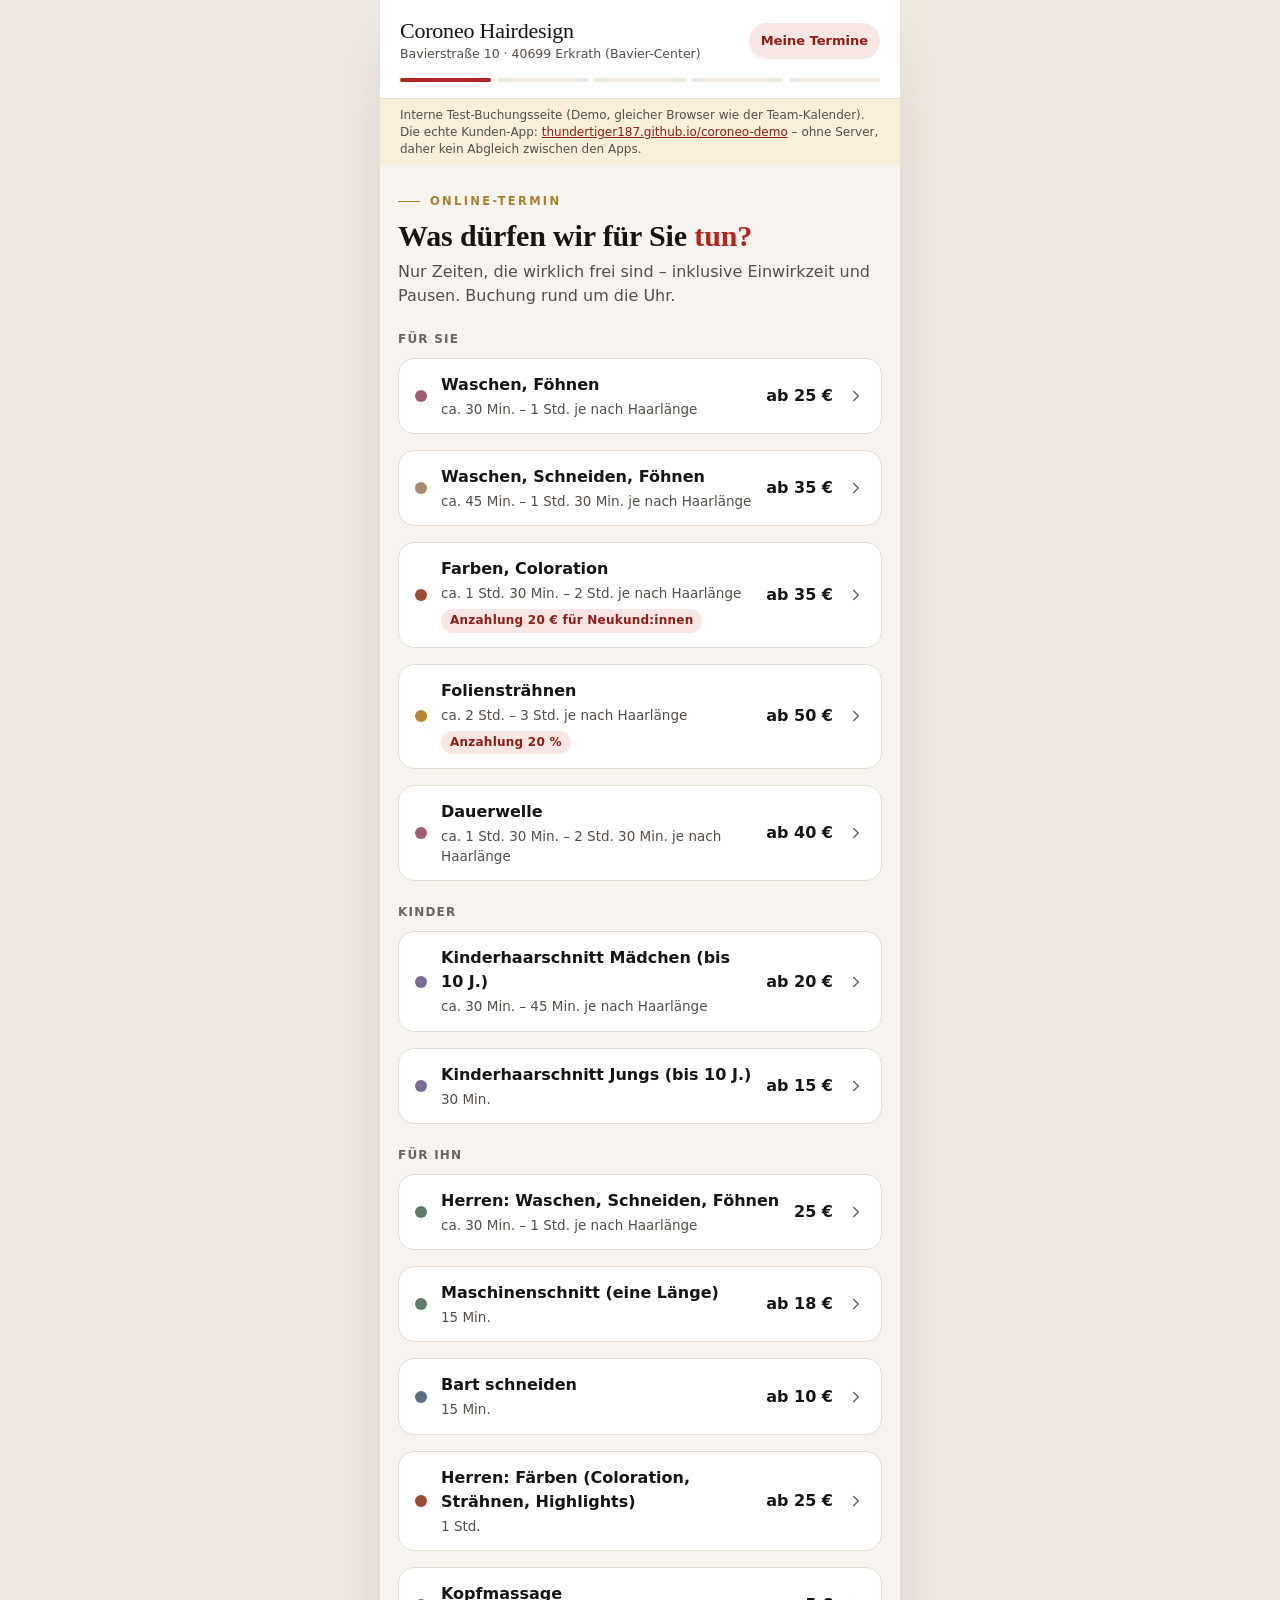
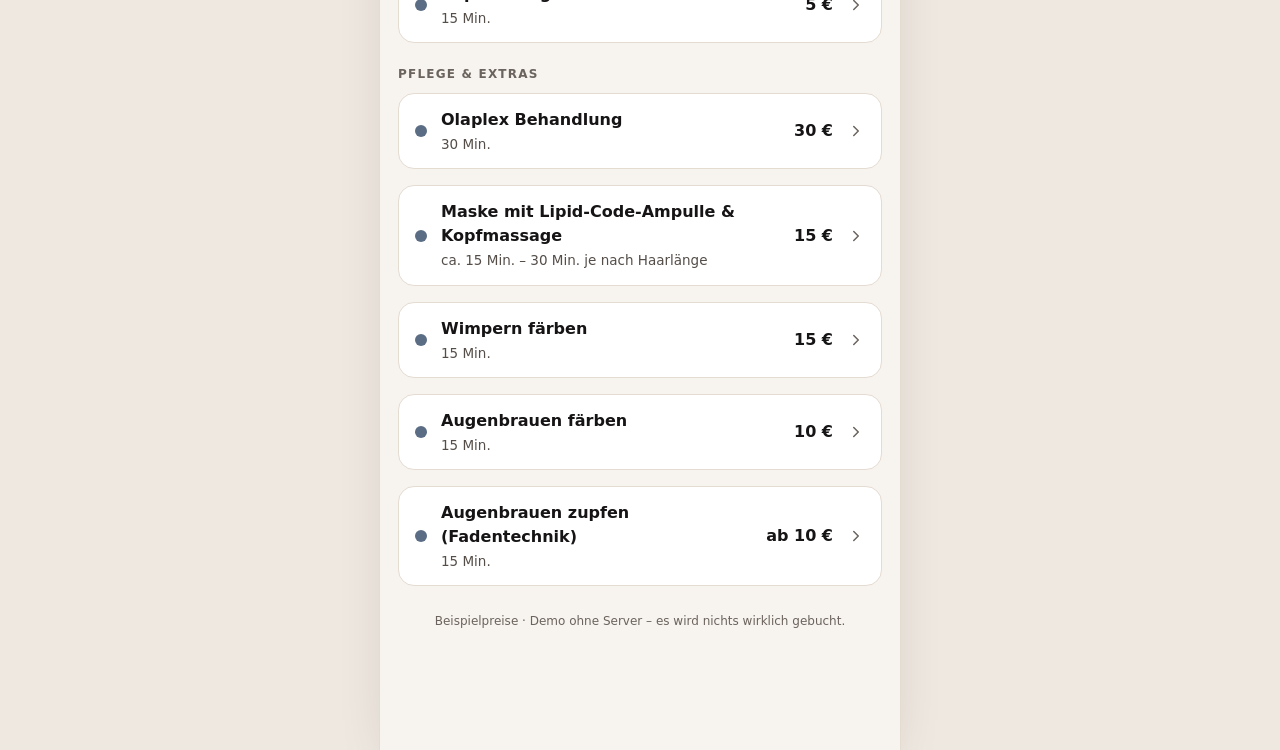
==== buchen.html @ 499d9f52 "Coroneo Salon-App Team (Demo, Build)" ====
<!doctype html><html lang="de"><head><meta charset="utf-8"><meta content="width=device-width,initial-scale=1,viewport-fit=cover" name="viewport"><title>Test-Buchung – Coroneo Hairdesign (Demo)</title><meta content="noindex, nofollow" name="robots"><meta content="#F7F3EE" name="theme-color"><link href="icons/favicon-48.png" rel="icon" sizes="48x48" type="image/png"><link href="css/fonts.css" rel="stylesheet"><link href="css/style.css" rel="stylesheet"><link href="css/buchen.css" rel="stylesheet"><link href="css/coroneo.css" rel="stylesheet"><script src="js/theme.js"></script></head><body class="booking"><div class="b-wrap"><header class="b-head"><div class="b-head-row"><div><div class="b-salon" data-salon-name>Coroneo Hairdesign</div><div class="b-addr"><span data-salon-address></span></div></div><button class="b-mine" id="btn-mine" type="button">Meine Termine</button></div><div class="steps" id="steps" aria-hidden="true"><span></span><span></span><span></span><span></span><span></span></div></header><p class="b-demo-note">Interne Test-Buchungsseite (Demo, gleicher Browser wie der Team-Kalender). Die echte Kunden-App: <a data-customer-app href="https://thundertiger187.github.io/coroneo-demo/" rel="noopener" target="_blank">thundertiger187.github.io/coroneo-demo</a> – ohne Server, daher kein Abgleich zwischen den Apps.</p><main aria-live="polite" class="b-main" id="b-main"></main></div><div class="b-foot" id="b-foot" hidden><div class="b-foot-inner" id="b-foot-inner"></div></div><script src="js/config.js"></script><script src="js/data.js"></script><script src="js/buchen.js"></script></body></html>
---- css/fonts.css ----
@font-face{font-family:'Cormorant Garamond';font-style:normal;font-weight:400 700;font-display:swap;src:url(../assets/fonts/cormorant-latin-ext.woff2) format('woff2');unicode-range:U+0100-02BA,U+02BD-02C5,U+02C7-02CC,U+02CE-02D7,U+02DD-02FF,U+0304,U+0308,U+0329,U+1D00-1DBF,U+1E00-1E9F,U+1EF2-1EFF,U+2020,U+20A0-20AB,U+20AD-20C4,U+2113,U+2C60-2C7F,U+A720-A7FF}@font-face{font-family:'Cormorant Garamond';font-style:normal;font-weight:400 700;font-display:swap;src:url(../assets/fonts/cormorant-latin.woff2) format('woff2');unicode-range:U+0000-00FF,U+0131,U+0152-0153,U+02BB-02BC,U+02C6,U+02DA,U+02DC,U+0304,U+0308,U+0329,U+2000-206F,U+20AC,U+2122,U+2191,U+2193,U+2212,U+2215,U+FEFF,U+FFFD}@font-face{font-family:'Cormorant Garamond';font-style:italic;font-weight:500;font-display:swap;src:url(../assets/fonts/cormorant-italic-latin.woff2) format('woff2')}@font-face{font-family:Jost;font-style:normal;font-weight:300 700;font-display:swap;src:url(../assets/fonts/jost-latin-ext.woff2) format('woff2');unicode-range:U+0100-02BA,U+02BD-02C5,U+02C7-02CC,U+02CE-02D7,U+02DD-02FF,U+0304,U+0308,U+0329,U+1D00-1DBF,U+1E00-1E9F,U+1EF2-1EFF,U+2020,U+20A0-20AB,U+20AD-20C4,U+2113,U+2C60-2C7F,U+A720-A7FF}@font-face{font-family:Jost;font-style:normal;font-weight:300 700;font-display:swap;src:url(../assets/fonts/jost-latin.woff2) format('woff2');unicode-range:U+0000-00FF,U+0131,U+0152-0153,U+02BB-02BC,U+02C6,U+02DA,U+02DC,U+0304,U+0308,U+0329,U+2000-206F,U+20AC,U+2122,U+2191,U+2193,U+2212,U+2215,U+FEFF,U+FFFD}@font-face{font-family:Yellowtail;font-style:normal;font-weight:400;font-display:swap;src:url(../assets/fonts/yellowtail-latin.woff2) format('woff2')}
---- css/style.css ----
:root{--bg:#F6F1EA;--bg-deep:#EDE5DA;--surface:#FFFDF9;--ink:#241F1C;--ink-soft:#5C534B;--ink-mute:#8C8076;--line:#DDD3C6;--line-soft:#EAE2D7;--accent:#9C4A30;--accent-ink:#7E3A25;--accent-tint:#F1E2D9;--dark:#26201C;--ok:#3F7A55;--ok-tint:#E1EEE4;--warn:#A86A12;--warn-tint:#FBEFD6;--bad:#B23A2E;--bad-tint:#F7DEDA;--info:#4D6385;--info-tint:#E1E8F2;--radius:18px;--radius-sm:12px;--radius-xs:8px;--shadow:0 1px 2px rgba(36,31,28,.04),0 12px 32px -12px rgba(36,31,28,.14);--shadow-lg:0 30px 80px -20px rgba(36,31,28,.35),0 0 0 1px rgba(36,31,28,.06);--font-display:"Cormorant Garamond",Georgia,"Times New Roman",serif;--font-body:"Jost",system-ui,-apple-system,"Segoe UI",Roboto,sans-serif;--row:16px;--abs-urlaub:#3F7480;--abs-urlaub-t:#DCEAEC;--abs-krank:#B23A2E;--abs-krank-t:#F7DEDA;--abs-fortbildung:#5F6396;--abs-fortbildung-t:#E3E3F1;--abs-sonstiges:#776B60;--abs-sonstiges-t:#EAE3DA;--pend:#8A6A2E;--pend-t:#FBF3E2}*,::after,::before{box-sizing:border-box}body,html,p{margin:0}body{background:var(--bg);color:var(--ink);font-family:var(--font-body);font-size:15px;line-height:1.5;-webkit-font-smoothing:antialiased}h1,h2,h3,h4{font-family:var(--font-display);font-weight:500;letter-spacing:-.015em;line-height:1.15;margin:0;font-variation-settings:"opsz" 72}a{color:inherit}button,input,select,textarea{font:inherit;color:inherit}:focus-visible{outline:3px solid var(--accent);outline-offset:2px;border-radius:6px}.sr-only{position:absolute;width:1px;height:1px;overflow:hidden;clip:rect(0 0 0 0);white-space:nowrap}.muted{color:var(--ink-soft)}.small{font-size:13px}.tnum{font-variant-numeric:tabular-nums}.eyebrow{display:inline-flex;align-items:center;gap:10px;font-size:12px;font-weight:600;letter-spacing:.12em;text-transform:uppercase;color:var(--accent)}.eyebrow::before{content:"";width:18px;height:1.5px;background:currentColor}.btn{display:inline-flex;align-items:center;justify-content:center;gap:8px;min-height:40px;padding:0 16px;border-radius:999px;border:1.5px solid transparent;font:600 14px/1 var(--font-body);text-decoration:none;white-space:nowrap;cursor:pointer;background:0 0;transition:background-color .15s,color .15s,border-color .15s,transform .15s,box-shadow .15s}.btn svg{width:17px;height:17px;flex:none}.btn-primary{background:var(--accent);color:#fff;box-shadow:0 8px 20px -12px rgba(156,74,48,.8)}.btn-primary:hover{background:var(--accent-ink)}.btn-primary:disabled{background:#c9b5a8;box-shadow:none;cursor:not-allowed}.btn-ghost{border-color:#cdbfae;color:var(--ink);background:0 0}.btn-ghost:hover{border-color:var(--ink);background:rgba(255,253,249,.7)}.btn-dark{background:var(--dark);color:var(--bg)}.btn-dark:hover{background:#000}.btn-soft{background:var(--accent-tint);color:var(--accent-ink)}.btn-soft:hover{background:#ead2c5}.btn-danger{border-color:#e2b3ac;color:var(--bad)}.btn-danger:hover{background:var(--bad-tint)}.btn-ok{background:var(--ok);color:#fff}.btn-sm{min-height:32px;padding:0 12px;font-size:13px}.btn-lg{min-height:50px;padding:0 24px;font-size:16px}.btn-block{width:100%}.icon-btn{width:38px;height:38px;border-radius:12px;border:1px solid var(--line);background:var(--surface);display:inline-grid;place-items:center;cursor:pointer;padding:0}.icon-btn:hover{border-color:#bfb2a3}.icon-btn svg{width:18px;height:18px}.field{display:flex;flex-direction:column;gap:6px;min-width:0;position:relative}.field>label,.label{font-size:12.5px;font-weight:600;color:var(--ink-soft);letter-spacing:.01em}.input,select.input,textarea.input{width:100%;min-height:42px;padding:9px 12px;border-radius:10px;border:1.5px solid var(--line);background:var(--surface);outline:0;transition:border-color .15s,box-shadow .15s}textarea.input{min-height:74px;resize:vertical;line-height:1.45}.input:focus{border-color:var(--accent);box-shadow:0 0 0 3px rgba(156,74,48,.14)}.field .hint{font-size:12px;color:var(--ink-soft)}.field.is-recognized .input{border-color:#9dc2a8;background:#f7fbf7}.field.is-recognized .hint{color:var(--ok)}.field.is-missing .input{border-color:#e3b65e;background:var(--warn-tint)}.field.is-missing>label::after{content:" · nicht erkannt – bitte ergänzen";color:var(--warn);font-weight:600}.field.is-suggested>label::after{content:" · Vorschlag – bitte prüfen";color:var(--warn);font-weight:600}.field.is-suggested .input{border-color:#e3b65e}.grid-2{display:grid;grid-template-columns:1fr 1fr;gap:14px}.grid-3{display:grid;grid-template-columns:1fr 1fr 1fr;gap:14px}.check{display:inline-flex;align-items:center;gap:8px;font-size:14px;cursor:pointer}.check input{width:18px;height:18px;accent-color:var(--accent)}.badge{display:inline-flex;align-items:center;gap:5px;padding:2px 9px;border-radius:999px;font-size:12px;font-weight:600;line-height:1.6;white-space:nowrap;background:var(--bg-deep);color:var(--ink-soft)}.badge.ok{background:var(--ok-tint);color:var(--ok)}.badge.warn{background:var(--warn-tint);color:var(--warn)}.badge.bad{background:var(--bad-tint);color:var(--bad)}.badge.info{background:var(--info-tint);color:var(--info)}.badge.accent{background:var(--accent-tint);color:var(--accent-ink)}.badge.dark{background:var(--dark);color:var(--bg)}.dot{width:10px;height:10px;border-radius:50%;display:inline-block;flex:none}.card{background:var(--surface);border:1px solid var(--line);border-radius:var(--radius)}.card-pad{padding:22px 24px}.notice{display:flex;gap:12px;align-items:flex-start;padding:12px 14px;border-radius:12px;font-size:14px;background:var(--bg-deep)}.notice svg{width:18px;height:18px;flex:none;margin-top:1px}.notice.ok{background:var(--ok-tint);color:#2b5c3d}.notice.warn{background:var(--warn-tint);color:#7a4c08}.notice.bad{background:var(--bad-tint);color:#8e2b21}.notice.info{background:var(--info-tint);color:#34496a}.notice.accent{background:var(--accent-tint);color:var(--accent-ink)}.notice strong{font-weight:600}.toasts{position:fixed;right:20px;bottom:20px;display:flex;flex-direction:column;gap:10px;z-index:200}.toast{background:var(--dark);color:var(--bg);padding:12px 16px;border-radius:12px;box-shadow:var(--shadow-lg);font-size:14px;max-width:380px;animation:.25s toastIn;display:flex;gap:10px;align-items:flex-start}.toast b{color:#f1c7b5;font-weight:600}@keyframes toastIn{from{transform:translateY(10px);opacity:0}to{transform:none;opacity:1}}.modal-backdrop{position:fixed;inset:0;background:rgba(38,32,28,.45);backdrop-filter:blur(2px);display:flex;align-items:flex-start;justify-content:center;padding:40px 20px;overflow-y:auto;z-index:100}.modal{background:var(--surface);border-radius:22px;box-shadow:var(--shadow-lg);width:100%;max-width:720px;animation:.2s modalIn}.modal.wide{max-width:920px}.modal.narrow{max-width:520px}@keyframes modalIn{from{transform:translateY(12px) scale(.99);opacity:0}to{transform:none;opacity:1}}.modal-head{display:flex;align-items:flex-start;justify-content:space-between;gap:16px;padding:22px 26px 6px}.modal-head h2{font-size:26px}.modal-body{padding:14px 26px 22px;display:flex;flex-direction:column;gap:16px}.modal-foot{display:flex;justify-content:flex-end;align-items:center;gap:10px;padding:16px 26px 22px;border-top:1px solid var(--line-soft);flex-wrap:wrap}.modal-foot .spacer{flex:1}.app{display:grid;grid-template-columns:228px minmax(0,1fr);min-height:100vh;min-height:100dvh}.sidebar{background:var(--surface);border-right:1px solid var(--line);padding:18px 14px;display:flex;flex-direction:column;gap:18px;position:sticky;top:0;height:100vh;height:100dvh}.brand{display:inline-flex;align-items:center;gap:10px;text-decoration:none;font-family:var(--font-display);font-size:22px;font-weight:600;letter-spacing:-.02em;padding:4px 8px}.brand-mark{width:28px;height:28px;flex:none}.salon-chip{padding:10px 12px;border-radius:12px;background:var(--bg);font-size:13px;line-height:1.35}.salon-chip b{display:block;font-weight:600;font-size:14px}.nav{display:flex;flex-direction:column;gap:2px}.nav button{display:flex;align-items:center;gap:11px;width:100%;text-align:left;padding:9px 12px;border-radius:10px;border:0;background:0 0;cursor:pointer;font-weight:500;color:var(--ink-soft);font-size:14.5px}.nav button svg{width:18px;height:18px;flex:none}.nav button:hover{background:var(--bg);color:var(--ink)}.nav button.active{background:var(--accent-tint);color:var(--accent-ink);font-weight:600}.nav .count{margin-left:auto;font-size:11.5px;font-weight:600;background:var(--bg-deep);color:var(--ink-soft);padding:1px 7px;border-radius:999px}.nav button.active .count{background:#fff;color:var(--accent-ink)}.sidebar-foot{margin-top:auto;display:flex;flex-direction:column;gap:8px;font-size:13px}.sidebar-foot a{color:var(--ink-soft);text-decoration:none;display:flex;align-items:center;gap:8px;padding:5px 8px;border-radius:8px}.sidebar-foot a:hover{color:var(--ink);background:var(--bg)}.sidebar-foot svg{width:15px;height:15px}.me-select{display:flex;flex-direction:column;gap:4px;padding:0 8px}.me-select select{min-height:34px;padding:4px 8px;border-radius:8px;border:1px solid var(--line);background:var(--surface);font-size:13px}.main{min-width:0;display:flex;flex-direction:column}.topbar{display:flex;align-items:center;gap:14px;padding:12px 24px;border-bottom:1px solid var(--line);background:rgba(246,241,234,.92);backdrop-filter:blur(10px);position:sticky;top:0;z-index:20;min-height:64px;flex-wrap:wrap}.topbar h1{white-space:nowrap}.topbar .sub{font-size:13px;color:var(--ink-soft)}.topbar .grow{flex:1}.seg{display:inline-flex;background:var(--bg-deep);border-radius:999px;padding:3px}.seg button{border:0;background:0 0;padding:6px 14px;border-radius:999px;font-weight:600;font-size:13px;cursor:pointer;color:var(--ink-soft)}.seg button.active{background:var(--surface);color:var(--ink);box-shadow:0 1px 3px rgba(36,31,28,.12)}.daynav{display:inline-flex;align-items:center;gap:6px}.shared-badge{display:inline-flex;align-items:center;gap:7px;font-size:12.5px;font-weight:600;color:var(--ok);background:var(--ok-tint);padding:5px 11px;border-radius:999px;white-space:nowrap}.shared-badge .pulse{width:8px;height:8px;border-radius:50%;background:var(--ok);box-shadow:0 0 0 0 rgba(63,122,85,.5);animation:2s infinite pulse}@keyframes pulse{0%{box-shadow:0 0 0 0 rgba(63,122,85,.45)}70%{box-shadow:0 0 0 7px rgba(63,122,85,0)}100%{box-shadow:0 0 0 0 rgba(63,122,85,0)}}.btn-voice{background:var(--dark);color:#fff;min-height:42px;padding:0 18px 0 8px;gap:10px}.btn-voice .mic{width:30px;height:30px;border-radius:50%;background:var(--accent);display:grid;place-items:center}.btn-voice .mic svg{width:16px;height:16px}.btn-voice:hover{background:#000}.view{padding:16px 24px 28px;min-width:0}.view[hidden]{display:none}.toolbar{display:flex;align-items:center;gap:10px;flex-wrap:wrap;margin-bottom:12px}.toolbar .label{margin-right:2px}.chip{display:inline-flex;align-items:center;gap:7px;padding:5px 12px 5px 8px;border-radius:999px;border:1.5px solid var(--line);background:var(--surface);font-size:13px;font-weight:600;cursor:pointer;user-select:none}.chip.off{opacity:.45;background:0 0}.chip .dot{width:12px;height:12px}.legend{display:flex;gap:14px;flex-wrap:wrap;font-size:12px;color:var(--ink-soft);align-items:center}.legend span{display:inline-flex;align-items:center;gap:5px}.legend i{width:12px;height:12px;border-radius:3px;display:inline-block;border-left:3px solid}.cal{background:var(--surface);border:1px solid var(--line);border-radius:var(--radius);overflow:clip}.cal-head{display:grid;border-bottom:1px solid var(--line);background:var(--surface);position:sticky;top:64px;z-index:5}.cal-head .gutter{border-right:1px solid var(--line-soft)}.col-head{padding:8px 12px;border-right:1px solid var(--line-soft);display:flex;align-items:center;gap:10px;min-width:0}.col-head:last-child{border-right:0}.col-head .avatar{width:32px;height:32px;border-radius:50%;color:#fff;display:grid;place-items:center;font-weight:600;font-size:14px;flex:none}.col-head .who{min-width:0;line-height:1.25}.col-head .who b{display:block;font-size:14.5px;font-weight:600}.col-head .who span{font-size:11.5px;color:var(--ink-soft);white-space:nowrap;overflow:hidden;text-overflow:ellipsis;display:block}.col-head .load{margin-left:auto;font-size:11.5px;color:var(--ink-soft);text-align:right;line-height:1.3;white-space:nowrap}.col-head.me{background:linear-gradient(0deg,var(--accent-tint),var(--surface))}.col-head.me .who b::after{content:" · ich";color:var(--accent);font-weight:600;font-size:12px}.cal-body{display:grid;position:relative}.gutter-times{position:relative;border-right:1px solid var(--line-soft);background:var(--surface)}.gutter-times span{position:absolute;right:8px;font-size:11px;color:var(--ink-mute);transform:translateY(-50%);font-variant-numeric:tabular-nums}.gutter-times span:first-child{transform:none}.col{position:relative;border-right:1px solid var(--line-soft);cursor:copy;background-image:linear-gradient(to bottom,var(--line-soft) 1px,transparent 1px),linear-gradient(to bottom,#f3eee7 1px,transparent 1px);background-size:100% calc(var(--row) * 4),100% var(--row)}.col:last-child{border-right:0}.col.me{background-color:#fffbf6}.offtime{position:absolute;left:0;right:0;background:repeating-linear-gradient(135deg,rgba(221,211,198,.45) 0 6px,rgba(237,229,218,.45) 6px 12px);pointer-events:none}.break{position:absolute;left:4px;right:4px;border-radius:8px;background:repeating-linear-gradient(135deg,#efe8de 0 6px,#f7f2eb 6px 12px);border:1px dashed #cdbfae;font-size:11px;color:var(--ink-soft);padding:2px 8px;display:flex;align-items:center;gap:5px;pointer-events:none;font-weight:600}.closed-day{position:absolute;inset:0;display:grid;place-items:center;color:var(--ink-soft);font-weight:600;font-size:13px}.hover-slot{position:absolute;left:3px;right:3px;height:var(--row);border-radius:6px;background:rgba(156,74,48,.1);border:1px dashed rgba(156,74,48,.5);pointer-events:none;font-size:10.5px;color:var(--accent-ink);padding:0 6px;line-height:calc(var(--row) - 2px);font-weight:600;display:none}.col:hover .hover-slot{display:block}.now-line{position:absolute;left:0;right:0;height:2px;background:var(--accent);z-index:4;pointer-events:none}.now-line::before{content:"";position:absolute;left:-5px;top:-4px;width:10px;height:10px;border-radius:50%;background:var(--accent)}.appt{position:absolute;left:4px;right:4px;border-radius:8px;border-left:4px solid;padding:3px 7px 2px;overflow:hidden;cursor:pointer;z-index:2;box-shadow:0 1px 2px rgba(36,31,28,.08);transition:transform .12s,box-shadow .12s;font-size:12px;line-height:1.28}.appt:hover{transform:translateY(-1px);box-shadow:0 6px 16px -6px rgba(36,31,28,.35);z-index:3}.appt .t{display:flex;align-items:center;gap:4px;min-width:0}.appt .name{font-weight:600;white-space:nowrap;overflow:hidden;text-overflow:ellipsis;min-width:0;flex:1}.appt .time{font-size:10.5px;color:rgba(36,31,28,.62);font-variant-numeric:tabular-nums;flex:none}.appt .svc{color:rgba(36,31,28,.75);white-space:nowrap;overflow:hidden;text-overflow:ellipsis}.appt .badges{display:flex;flex-wrap:wrap;gap:3px;margin-top:3px}.appt .b{font-size:10px;font-weight:600;padding:0 6px;border-radius:999px;line-height:16px;white-space:nowrap;background:rgba(255,255,255,.7)}.appt .b.ok{color:var(--ok)}.appt .b.warn{color:var(--warn)}.appt .b.bad{color:#fff;background:var(--bad)}.appt .b.dep{color:var(--accent-ink)}.appt .b.on{color:var(--info)}.appt .b.done{color:var(--ink-soft)}.appt .ico{flex:none;width:15px;height:15px;border-radius:50%;display:grid;place-items:center;font-size:9.5px;font-weight:700;color:#fff}.appt .ico.ok{background:var(--ok)}.appt .ico.warn{background:#d89a2b}.appt .ico.bad{background:var(--bad)}.appt .ico.done{background:#9a8f84}.appt.noshow{background-image:repeating-linear-gradient(135deg,rgba(178,58,46,.1) 0 6px,transparent 6px 12px)!important;opacity:.85}.appt.noshow .name{text-decoration:line-through}.appt.done{opacity:.62}.appt.flash{animation:1.6s 2 flash}@keyframes flash{0%,100%{box-shadow:0 0 0 0 rgba(156,74,48,0)}50%{box-shadow:0 0 0 4px rgba(156,74,48,.45)}}.appt-buffer{position:absolute;left:8px;right:8px;background:repeating-linear-gradient(90deg,rgba(140,128,118,.25) 0 3px,transparent 3px 6px);border-radius:0 0 6px 6px;pointer-events:none;z-index:1}.cal.week .appt{left:1px;right:1px;padding:2px 4px;font-size:10.5px;border-left-width:3px;border-radius:5px}.cal.week .col-head{padding:8px;cursor:pointer;flex-direction:column;align-items:flex-start;gap:4px}.cal.week .col-head:hover{background:var(--bg)}.cal.week .col-head.today b{color:var(--accent)}.week-lanes{display:grid;height:100%}.week-lane{position:relative;border-right:1px dotted #efe8de}.week-lane:last-child{border-right:0}.lane-dots{display:flex;gap:3px}.table{width:100%;border-collapse:separate;border-spacing:0;background:var(--surface);border:1px solid var(--line);border-radius:var(--radius);overflow:hidden;font-size:14px}.table th{text-align:left;font-size:12px;text-transform:uppercase;letter-spacing:.06em;color:var(--ink-soft);font-weight:600;padding:11px 14px;background:var(--bg);border-bottom:1px solid var(--line)}.table td{padding:11px 14px;border-bottom:1px solid var(--line-soft);vertical-align:middle}.table tr:last-child td{border-bottom:0}.table tr.click{cursor:pointer}.table tr.click:hover td{background:#fbf7f1}.section-title{display:flex;align-items:flex-end;justify-content:space-between;gap:16px;margin:4px 0 16px}.section-title h2{font-size:30px}.section-title p{color:var(--ink-soft);margin-top:4px;max-width:60ch}.split{display:grid;grid-template-columns:320px minmax(0,1fr);gap:20px;align-items:start}.cust-list{display:flex;flex-direction:column;max-height:calc(100vh - 190px);overflow:auto}.cust-item{display:flex;align-items:center;gap:12px;padding:10px 14px;border-bottom:1px solid var(--line-soft);cursor:pointer;background:0 0;border-left:0;border-right:0;border-top:0;text-align:left;width:100%}.cust-item:hover{background:#fbf7f1}.cust-item.active{background:var(--accent-tint)}.cust-item .av{width:34px;height:34px;border-radius:50%;background:var(--bg-deep);display:grid;place-items:center;font-weight:600;font-size:13px;color:var(--ink-soft);flex:none}.cust-item .nm{font-weight:600;font-size:14px}.cust-item .sub{font-size:12px;color:var(--ink-soft)}.cust-card{display:flex;flex-direction:column;gap:18px}.cust-head{display:flex;gap:18px;align-items:center}.cust-head .av{width:64px;height:64px;border-radius:50%;background:var(--accent-tint);color:var(--accent);display:grid;place-items:center;font-family:var(--font-display);font-size:26px;flex:none}.cust-head h2{font-size:32px}.kv{display:grid;grid-template-columns:repeat(4,minmax(0,1fr));gap:12px}.kv div{background:var(--bg);border-radius:12px;padding:10px 14px}.kv b{display:block;font-family:var(--font-display);font-size:22px;font-weight:500}.kv span{font-size:12px;color:var(--ink-soft)}.formula{border:1px solid var(--line);border-radius:14px;overflow:hidden}.formula-head{display:flex;justify-content:space-between;align-items:center;padding:12px 16px;background:var(--bg);border-bottom:1px solid var(--line);gap:10px}.formula-grid{display:grid;grid-template-columns:repeat(3,minmax(0,1fr))}.formula-grid div{padding:10px 16px;border-right:1px solid var(--line-soft);border-bottom:1px solid var(--line-soft)}.formula-grid div:nth-child(3n){border-right:0}.formula-grid dt{font-size:11.5px;text-transform:uppercase;letter-spacing:.06em;color:var(--ink-soft);font-weight:600}.formula-grid dd{margin:2px 0 0;font-weight:500}.formula-grid .wide{grid-column:1/-1;border-right:0}.history{display:flex;flex-direction:column}.history .h-item{display:grid;grid-template-columns:96px 1fr auto;gap:12px;padding:9px 0;border-bottom:1px dashed var(--line);font-size:14px;align-items:center}.history .h-item:last-child{border-bottom:0}details.versions summary{cursor:pointer;font-weight:600;font-size:13.5px;color:var(--accent-ink);padding:10px 16px}details.versions .ver{padding:10px 16px;border-top:1px dashed var(--line);font-size:13.5px}.allergy{border-left:4px solid var(--bad)}.outbox{display:grid;grid-template-columns:repeat(auto-fill,minmax(330px,1fr));gap:14px}.msg-card{background:#efe7dc;border-radius:16px;padding:14px;display:flex;flex-direction:column;gap:8px;border:1px solid var(--line)}.msg-meta{display:flex;justify-content:space-between;align-items:center;font-size:12px;color:var(--ink-soft);gap:6px;flex-wrap:wrap}.bubble{background:var(--surface);border-radius:4px 16px 16px;padding:10px 12px;font-size:13.5px;line-height:1.45;box-shadow:0 1px 1px rgba(36,31,28,.06)}.bubble-title{font-size:11.5px;font-weight:600;color:var(--accent);margin-bottom:2px}.bubble-actions{display:grid;grid-template-columns:1fr 1fr;gap:6px}.bubble-actions button{border:0;border-radius:10px;padding:8px;font-weight:600;font-size:13px;background:var(--surface);cursor:pointer}.bubble-actions .confirm{background:var(--accent);color:#fff}.voice-stage{display:flex;flex-direction:column;align-items:center;gap:12px;padding:8px 0 4px;text-align:center}.mic-big{width:92px;height:92px;border-radius:50%;border:0;background:var(--accent);color:#fff;display:grid;place-items:center;cursor:pointer;box-shadow:0 14px 30px -12px rgba(156,74,48,.8);transition:transform .15s}.mic-big svg{width:38px;height:38px}.mic-big:hover{transform:scale(1.04)}.mic-big.listening{background:var(--bad);animation:1.4s infinite micPulse}.mic-big:disabled{background:#c9b5a8;box-shadow:none;cursor:not-allowed}@keyframes micPulse{0%{box-shadow:0 0 0 0 rgba(178,58,46,.5)}70%{box-shadow:0 0 0 18px rgba(178,58,46,0)}100%{box-shadow:0 0 0 0 rgba(178,58,46,0)}}.transcript{width:100%;min-height:64px;border-radius:14px;background:var(--bg);padding:14px 16px;font-size:18px;font-family:var(--font-display);text-align:left;line-height:1.4}.transcript .interim{color:var(--ink-mute)}.transcript .placeholder{color:var(--ink-mute);font-family:var(--font-body);font-size:14px}.example-chips{display:flex;flex-wrap:wrap;gap:8px}.example-chips button{border:1px solid var(--line);background:var(--bg);border-radius:999px;padding:6px 12px;font-size:13px;cursor:pointer;text-align:left}.example-chips button:hover{border-color:var(--accent);color:var(--accent-ink)}.parsed-banner{border-radius:14px;background:var(--bg);padding:12px 16px;display:flex;flex-direction:column;gap:8px}.parsed-banner q{font-family:var(--font-display);font-size:16.5px;quotes:"„" "“"}.parsed-tags{display:flex;flex-wrap:wrap;gap:6px}.appt-head{display:flex;gap:14px;align-items:stretch}.appt-head .bar{width:6px;border-radius:6px;flex:none}.detail-grid{display:grid;grid-template-columns:repeat(3,minmax(0,1fr));gap:10px}.detail-grid div{background:var(--bg);border-radius:12px;padding:10px 14px}.detail-grid dt{font-size:11.5px;color:var(--ink-soft);font-weight:600;text-transform:uppercase;letter-spacing:.05em}.detail-grid dd{margin:2px 0 0;font-weight:600}.check-box{border-radius:12px;padding:10px 14px;font-size:14px;display:flex;gap:10px;align-items:flex-start}.suggest{display:flex;flex-wrap:wrap;gap:6px;margin-top:6px}.suggest button{border:1px solid #c9dccd;background:#fff;color:var(--ok);border-radius:999px;padding:3px 10px;font-size:12.5px;font-weight:600;cursor:pointer}.cust-suggest{position:absolute;top:100%;left:0;right:0;background:var(--surface);border:1px solid var(--line);border-radius:12px;box-shadow:var(--shadow);z-index:10;margin-top:4px;max-height:240px;overflow:auto}.cust-suggest button{display:flex;justify-content:space-between;width:100%;padding:9px 12px;border:0;background:0 0;cursor:pointer;text-align:left;font-size:14px;gap:10px}.cust-suggest button.hl,.cust-suggest button:hover{background:var(--bg)}.cust-selected{display:flex;align-items:center;gap:10px;padding:8px 10px 8px 12px;border-radius:10px;border:1.5px solid var(--line);background:var(--surface);min-height:42px;flex-wrap:wrap}.wl-row{display:flex;align-items:center;gap:12px;padding:10px 12px;border-radius:12px;background:var(--bg)}.wl-row .grow{flex:1;min-width:0}.stat-grid{display:grid;grid-template-columns:repeat(4,minmax(0,1fr));gap:14px}.stat{background:var(--surface);border:1px solid var(--line);border-radius:16px;padding:16px 18px}.stat b{display:block;font-family:var(--font-display);font-size:30px;font-weight:500}.stat span{font-size:13px;color:var(--ink-soft)}.staff-grid{display:grid;grid-template-columns:repeat(auto-fill,minmax(280px,1fr));gap:16px}.hours-table{width:100%;font-size:13.5px;border-collapse:collapse}.hours-table td{padding:3px 0}.qr-wrap{display:grid;grid-template-columns:minmax(0,1.2fr) minmax(0,1fr);gap:20px;align-items:start}.qr-poster{background:var(--bg);border-radius:18px;padding:28px;text-align:center;display:flex;flex-direction:column;align-items:center;gap:14px;border:1px solid var(--line)}.qr-poster .qr-canvas,.qr-poster img{width:260px;height:260px;background:#fff;padding:14px;border-radius:16px;border:1px solid var(--line)}.qr-poster h3{font-size:28px}.code{font-family:ui-monospace,SFMono-Regular,Menlo,monospace;font-size:12.5px;background:var(--bg-deep);padding:2px 6px;border-radius:6px}pre.code{padding:10px 12px;white-space:pre-wrap;display:block}@media (max-width:1100px){.app{grid-template-columns:72px minmax(0,1fr)}.me-select,.nav button span:not(.count),.salon-chip,.sidebar .brand span,.sidebar-foot a span{display:none}.qr-wrap,.split{grid-template-columns:1fr}}@media print{body *{visibility:hidden}.print-area,.print-area *{visibility:visible}.print-area{position:absolute;left:0;top:0;width:100%;border:0!important}.no-print{display:none!important}}.ico-l{width:15px;height:15px;border-radius:50%;display:inline-grid;place-items:center;font-size:9.5px;font-weight:700;color:#fff}.ico-l.ok{background:var(--ok)}.ico-l.warn{background:#d89a2b}.ico-l.bad{background:var(--bad)}.ico-l.done{background:#9a8f84}.topbar{flex-wrap:nowrap}.topbar h1{font-size:23px}.t-urlaub{--c:var(--abs-urlaub);--ct:var(--abs-urlaub-t)}.t-krank{--c:var(--abs-krank);--ct:var(--abs-krank-t)}.t-fortbildung{--c:var(--abs-fortbildung);--ct:var(--abs-fortbildung-t)}.t-sonstiges{--c:var(--abs-sonstiges);--ct:var(--abs-sonstiges-t)}.absence{position:absolute;left:3px;right:3px;border-radius:8px;border:1.5px dashed var(--c);color:var(--c);z-index:1;cursor:pointer;overflow:hidden;background:repeating-linear-gradient(135deg,color-mix(in srgb,var(--ct) 92%,transparent) 0 7px,rgba(255,253,249,.55) 7px 14px);display:flex;flex-direction:column;align-items:center;justify-content:flex-start;padding:14px 8px;gap:2px;text-align:center}.absence:hover{border-style:solid}.absence .abs-label{display:inline-flex;align-items:center;gap:6px;font-weight:700;font-size:13px;background:var(--surface);padding:3px 10px;border-radius:999px;box-shadow:0 1px 3px rgba(36,31,28,.12)}.absence .abs-label svg{width:14px;height:14px}.absence .abs-sub{font-size:11.5px;font-weight:600;color:var(--ink-soft);background:rgba(255,253,249,.8);padding:1px 8px;border-radius:999px}.absence.compact{left:1px;right:1px;border-radius:5px;padding:8px 0;border-width:1px}.absence.compact .abs-label{font-size:9.5px;padding:1px 3px;box-shadow:none;writing-mode:vertical-rl;transform:rotate(180deg);background:rgba(255,253,249,.85)}.abs-badge{display:inline-flex!important;align-items:center;gap:4px;font-size:11px!important;font-weight:700;color:var(--c)!important;background:var(--ct);padding:1px 8px 1px 6px;border-radius:999px;white-space:nowrap;max-width:100%;overflow:hidden;text-overflow:ellipsis}.abs-badge svg{width:12px;height:12px;flex:none}.col-head{position:relative}.col-head.has-abs{background:linear-gradient(0deg,rgba(234,227,218,.55),var(--surface))}.col-abs-btn{flex:none;width:26px;height:26px;border-radius:8px;border:1px solid transparent;background:0 0;color:var(--ink-mute);display:grid;place-items:center;cursor:pointer;padding:0;margin-left:-4px}.col-abs-btn svg{width:15px;height:15px}.col-abs-btn:hover,.col-head:hover .col-abs-btn{border-color:var(--line);background:var(--surface);color:var(--accent)}.lane-dots .dot.abs{box-sizing:border-box;border:2px solid}.week-abs{display:inline-flex;align-items:center;gap:4px;font-size:10.5px;font-weight:600;color:var(--abs-urlaub);white-space:nowrap;overflow:hidden;text-overflow:ellipsis;max-width:100%}.week-abs svg{width:11px;height:11px;flex:none}.legend .abs-legend{background:repeating-linear-gradient(135deg,var(--abs-urlaub-t) 0 3px,#fff 3px 6px)!important;border:1px dashed var(--abs-urlaub)!important}.icon-btn.sm{width:30px;height:30px;border-radius:9px}.icon-btn.sm svg{width:15px;height:15px}.seg-wrap{flex-wrap:wrap;border-radius:14px}.abs-ov-head{display:flex;align-items:baseline;gap:12px;flex-wrap:wrap;margin-bottom:14px}.abs-key{display:inline-flex;align-items:center;gap:6px;font-size:12px;color:var(--ink-soft);font-weight:600}.abs-key i{width:14px;height:14px;border-radius:4px;background:var(--ct);border:1.5px solid var(--c)}.abs-strip{display:flex;flex-direction:column;gap:4px;overflow-x:auto;padding-bottom:2px}.strip-row{display:grid;grid-template-columns:110px repeat(42,minmax(18px,1fr));gap:2px;align-items:center}.strip-name{display:flex;align-items:center;gap:8px;font-weight:600;font-size:13.5px}.strip-day{font-size:10.5px;text-align:center;color:var(--ink-soft);line-height:1.15;font-variant-numeric:tabular-nums}.strip-day i{display:block;font-style:normal;font-size:9.5px;color:var(--ink-mute)}.strip-day.sun{color:var(--ink-mute)}.strip-day.today{color:var(--accent);font-weight:700}.strip-cell.wk,.strip-day.wk{margin-left:4px}.strip-cell{height:24px;border-radius:5px;border:0;background:var(--bg-deep);cursor:pointer;padding:0}.strip-cell:hover{outline:2px solid var(--accent);outline-offset:1px}.strip-cell.off{background:repeating-linear-gradient(135deg,#efe8de 0 3px,#f8f4ee 3px 6px)}.strip-cell.today{box-shadow:inset 0 0 0 2px var(--accent)}.strip-cell[class*=t-]{background:var(--c)}.strip-cell.off[class*=t-]{background:repeating-linear-gradient(135deg,var(--c) 0 3px,var(--ct) 3px 6px);opacity:.7}.strip-cell.part[class*=t-]{background:linear-gradient(180deg,var(--bg-deep) 0 45%,var(--c) 45%)}.abs-row{display:flex;align-items:center;gap:10px;padding:8px 10px;border-radius:10px;background:var(--bg);margin-top:6px;flex-wrap:wrap}.abs-row .abs-who{min-width:56px}.abs-type{font-size:11.5px;font-weight:700;color:var(--c);background:var(--ct);padding:2px 9px;border-radius:999px;white-space:nowrap}.abs-when{flex:1;min-width:140px;font-size:13.5px}.abs-when .muted{font-size:12.5px}.abs-note{display:block}.abs-actions{display:inline-flex;gap:4px;margin-left:auto}button.abs-conf{border:0;cursor:pointer}.abs-section{margin-top:14px;padding-top:12px;border-top:1px solid var(--line-soft)}.abs-section-head{display:flex;align-items:center;justify-content:space-between;gap:8px}.abs-section .abs-when{min-width:110px}.conf-list{margin:8px 0 0;padding-left:18px;display:flex;flex-direction:column;gap:3px;font-size:13.5px}.conf-row{flex-wrap:wrap}.conf-row.resolved{opacity:.75}.conf-actions{display:flex;gap:6px;flex-wrap:wrap;align-items:center;justify-content:flex-end}#absence-form .chip{padding:5px 12px}.cal.day .col-abs-btn{position:absolute;top:4px;right:4px;opacity:0;transition:opacity .15s;background:var(--surface);border-color:var(--line);margin:0}.cal.day .col-abs-btn:focus-visible,.cal.day .col-head:hover .col-abs-btn{opacity:1}.cal.day .col-head .who{flex:1 1 auto}.abs-section .abs-when .muted{display:block}.abs-section .abs-row{padding:7px 8px;gap:8px;align-items:flex-start}.abs-section .abs-actions{align-self:center}.btn.locked,.btn.locked:hover{opacity:.62;cursor:not-allowed;background:var(--bg);color:var(--ink-mute);border-color:var(--line);box-shadow:none}.btn.locked svg{width:14px;height:14px}.icon-btn.locked{opacity:.55;cursor:not-allowed}.lock-note{display:inline-flex;align-items:center;gap:6px;font-size:12.5px;font-weight:600;color:var(--ink-mute);background:var(--bg);border:1px dashed var(--line);padding:3px 10px 3px 8px;border-radius:999px;margin-top:6px}.lock-note svg{width:13px;height:13px;flex:none}.nav-lock{display:inline-flex;margin-left:6px;color:var(--ink-mute)}.nav-lock svg{width:13px!important;height:13px!important}.nav button .nav-lock+.count,.nav button .nav-lock:last-child{margin-left:auto}.nav .count.hot,.nav button.active .count.hot{background:var(--accent);color:#fff}.nav button.sub{padding-left:22px;font-size:14px}#me-role{display:flex;align-items:center;gap:6px;flex-wrap:wrap;margin-top:2px}.role-badge{display:inline-flex;align-items:center;font-family:var(--font-body);font-size:11px;font-weight:700;letter-spacing:.02em;padding:2px 8px;border-radius:999px;white-space:nowrap;vertical-align:middle}.role-badge.r-inhaber{background:var(--accent-tint);color:var(--accent-ink)}.role-badge.r-leitung{background:var(--info-tint);color:var(--info)}.role-badge.r-mitarbeiter{background:var(--bg-deep);color:var(--ink-soft)}.pin-input{font-size:22px;letter-spacing:.4em;text-align:center;max-width:180px}.pin-input.pin-bad{border-color:var(--bad);background:var(--bad-tint)}.leave-pending{position:absolute;left:6px;right:6px;border-radius:8px;border:1.5px dashed var(--pend);background:repeating-linear-gradient(135deg,rgba(251,243,226,.55) 0 6px,rgba(255,253,249,.15) 6px 12px);pointer-events:none;z-index:0;display:flex;justify-content:center;padding-top:6px}.leave-pending .pend-label{align-self:flex-start;font-size:11.5px;font-weight:700;color:var(--pend);background:var(--surface);border:1px dashed var(--pend);padding:1px 9px;border-radius:999px;white-space:nowrap}.leave-pending.compact{left:1px;right:1px;border-width:1px;padding-top:4px}.leave-pending.compact .pend-label{font-size:9px;padding:0 3px;writing-mode:vertical-rl;transform:rotate(180deg)}.pend-badge{display:inline-flex!important;align-items:center;font-size:11px!important;font-weight:700;color:var(--pend)!important;background:var(--pend-t);border:1px dashed var(--pend);padding:0 8px;border-radius:999px;white-space:nowrap}.legend .pend-legend{background:var(--pend-t)!important;border:1px dashed var(--pend)!important}.wk-tag{display:inline-grid;place-items:center;min-width:17px;height:17px;padding:0 4px;border-radius:5px;background:var(--info-tint);color:var(--info);font-size:10.5px;font-weight:700;font-style:normal;vertical-align:1px}.abs-key i.pend{background:var(--pend-t);border:1.5px dashed var(--pend)}.strip-cell.pend{background:repeating-linear-gradient(135deg,var(--pend-t) 0 3px,#fff 3px 6px);box-shadow:inset 0 0 0 1.5px var(--pend)}.strip-cell.off.pend{box-shadow:none}.abs-row.is-pending{background:var(--surface);border:1.5px dashed var(--pend)}.abs-type.pend{color:var(--pend);background:var(--pend-t)}.abs-row button.badge{border:0;cursor:pointer;margin-left:auto}.card.is-me{box-shadow:var(--shadow),inset 0 0 0 2px var(--accent-tint)}.sched-sum{font-weight:600;font-size:14px;color:var(--ink)}.sched-sum.big{font-family:var(--font-display);font-size:20px;font-weight:600}.sched-pv{display:flex;flex-direction:column;gap:3px;font-size:11px}.pv-row{display:grid;grid-template-columns:58px repeat(6,1fr);gap:3px;align-items:center}.pv-head span{text-align:center;color:var(--ink-mute);font-weight:600}.pv-wk{color:var(--ink-soft);font-weight:600;white-space:nowrap;font-variant-numeric:tabular-nums}.pv-cell{text-align:center;padding:3px 0;border-radius:5px;background:repeating-linear-gradient(135deg,#efe8de 0 3px,#f8f4ee 3px 6px);color:var(--ink-mute);font-variant-numeric:tabular-nums;white-space:nowrap;overflow:hidden}.pv-cell.on{background:var(--ok-tint);color:var(--ok);font-weight:600}.pv-cell.on.abs{background:var(--ct);color:var(--c)}.pv-cell.on.pend{background:var(--pend-t);color:var(--pend);box-shadow:inset 0 0 0 1px var(--pend)}.pv-cell.today{box-shadow:inset 0 0 0 2px var(--accent)}.pv-cell.past{opacity:.55}.my-hours{border:1.5px solid var(--accent-tint)}.my-hours-head{display:flex;justify-content:space-between;align-items:flex-start;gap:16px;flex-wrap:wrap;margin-bottom:12px}.my-hours-actions{display:flex;gap:8px;flex-wrap:wrap}.sched-table{border-collapse:separate;border-spacing:4px;font-size:13px;margin-left:-4px}.sched-table th{text-align:left;font-size:12px;color:var(--ink-mute);font-weight:600;padding:0 6px;white-space:nowrap}.sched-table td{background:var(--bg);border-radius:8px;padding:6px 10px;min-width:92px;vertical-align:top}.sched-brk{display:block;font-size:11px;color:var(--ink-mute)}.sf-profile.ro .input:disabled{background:var(--bg);color:var(--ink-soft)}.sf-sched{margin-top:10px;padding-top:16px;border-top:1px solid var(--line-soft)}.sf-sched-head{display:flex;align-items:baseline;gap:12px;flex-wrap:wrap;margin-bottom:12px}.sch-hists{display:flex;gap:6px;flex-wrap:wrap}.sch-hist{font-size:11.5px;font-weight:600;padding:2px 9px;border-radius:999px;background:var(--bg);color:var(--ink-mute)}.sch-hist.current{background:var(--ok-tint);color:var(--ok)}.sch-hist.future{background:var(--info-tint);color:var(--info)}.sch-grid{display:grid;grid-template-columns:170px 1fr 170px;gap:14px;align-items:start}.sch-tabs{display:flex;gap:6px;flex-wrap:wrap;align-items:center;margin:4px 0 8px}.sch-tabs:empty{display:none}.sch-tabs button[data-week-tab]{border:1.5px solid var(--line);background:var(--surface);border-radius:10px;padding:6px 14px;font-weight:700;cursor:pointer;display:inline-flex;flex-direction:column;align-items:flex-start;line-height:1.2}.sch-tabs button[data-week-tab] small{font-weight:500;color:var(--ink-mute);font-size:11px}.sch-tabs button[data-week-tab].active{border-color:var(--accent);background:var(--accent-tint);color:var(--accent-ink)}.sch-days td{padding:4px 0}.sch-days tr.off .sch-brk,.sch-days tr.off .sch-times{opacity:.4}.sch-days .input[type=time]{min-height:34px;padding:4px 8px;width:100px}.sch-brk{white-space:nowrap}.sch-live{display:grid;grid-template-columns:1fr 1.3fr;gap:18px;margin-top:14px;padding:14px;border-radius:12px;background:var(--bg)}@media (max-width:760px){.sch-grid,.sch-live{grid-template-columns:1fr}.sch-brk{white-space:normal}}.req-layout{display:grid;grid-template-columns:minmax(0,1fr) 340px;gap:18px;align-items:start}@media (max-width:1100px){.req-layout{grid-template-columns:1fr}}.req-h{font-size:22px;margin:0 0 12px;display:flex;align-items:center;gap:8px}.req-h .count{font-family:var(--font-body);font-size:12px;font-weight:700;padding:1px 8px;border-radius:999px;background:var(--accent);color:#fff}.req-card{margin-bottom:12px}.req-card.st-beantragt{border-left:4px dashed var(--pend)}.req-card.st-genehmigt{border-left:4px solid var(--ok)}.req-card.st-abgelehnt{border-left:4px solid var(--bad)}.req-card.st-zurueckgezogen{opacity:.7}.req-top{display:flex;align-items:center;gap:10px;flex-wrap:wrap}.req-who{font-size:16px}.req-range{font-size:15px}.req-overlap{display:grid;grid-template-columns:minmax(0,1fr) 170px minmax(0,1.3fr);gap:10px;margin-top:12px}.ov-block.wide{grid-column:auto}@media (max-width:1250px){.req-overlap{grid-template-columns:1fr 170px}.ov-block.wide{grid-column:1/-1}}.ov-block{background:var(--bg);border-radius:10px;padding:10px 12px}.ov-block .label{display:block;margin-bottom:6px}.ov-list{list-style:none;margin:0;padding:0;display:flex;flex-direction:column;gap:4px;font-size:13px}.ov-list li{display:flex;align-items:center;gap:6px;flex-wrap:wrap}.ov-num{font-family:var(--font-display);font-size:28px;font-weight:600;margin:0;line-height:1}.ov-num.warn{color:var(--warn)}.staffing-row{display:flex;gap:6px;flex-wrap:wrap}.staffing{display:inline-flex;flex-direction:column;font-size:11.5px;padding:4px 9px;border-radius:8px;line-height:1.3}.staffing b{font-size:11px}.staffing.ok{background:var(--ok-tint);color:var(--ok)}.staffing.warn{background:var(--warn-tint);color:var(--warn)}.staffing.bad{background:var(--bad-tint);color:var(--bad)}.req-actions{display:flex;gap:8px;align-items:center;flex-wrap:wrap;margin-top:12px}.decline-wrap{display:inline-flex;gap:8px;align-items:center;flex-wrap:wrap}.decline-wrap[hidden]{display:none}.notif{display:grid;grid-template-columns:auto 1fr;gap:2px 8px;padding:8px 10px;border-radius:10px;margin-top:6px;background:var(--bg);font-size:13px}.notif .small{grid-column:2}.notif.unread{background:var(--accent-tint)}.notif-kind{font-size:11px;font-weight:700;padding:1px 8px;border-radius:999px;background:var(--surface);color:var(--ink-soft);align-self:start;white-space:nowrap}.notif-kind.k-genehmigt{color:var(--ok)}.notif-kind.k-abgelehnt,.notif-kind.k-krankmeldung{color:var(--bad)}.notif-kind.k-antrag{color:var(--pend)}tr.ro{cursor:default}.sf-profile{display:grid;grid-template-columns:1.1fr 1.3fr 1.1fr 90px 70px;gap:12px}.sf-profile .field{margin-bottom:0}.sf-hint{margin:6px 0 0;font-size:12px}.sch-grid{grid-template-columns:160px 1fr 160px}.sch-body{display:grid;grid-template-columns:minmax(0,1fr) 330px;gap:18px;align-items:start}.sch-body .sch-live{display:flex;flex-direction:column;margin-top:0}.sch-live .label{display:block;margin-bottom:4px}.sch-days tr.off .sch-brk,.sch-days tr.off .sch-times .input{visibility:hidden}.sch-days tr.off .sch-times::before{content:"frei";color:var(--ink-mute);font-size:13px;position:absolute;padding:8px 4px}.sch-days .sch-times{position:relative;white-space:nowrap}.sch-days tr.nobrk .brk-dash,.sch-days tr.nobrk [data-brk-end],.sch-days tr.nobrk [data-brk-start]{visibility:hidden}@media (max-width:860px){.sf-profile{grid-template-columns:1fr 1fr}.sch-body{grid-template-columns:1fr}}.sch-days tr.off .t-dash{visibility:hidden}.staffing i{font-style:normal;font-size:10.5px;opacity:.85}.demo-badge{font-style:normal;font-family:var(--font-body);font-size:10.5px;font-weight:600;letter-spacing:.04em;text-transform:uppercase;color:var(--accent-ink);background:var(--accent-tint);border-radius:999px;padding:2px 7px;margin-left:2px}.sidebar{overflow-y:auto}.sidebar .brand{white-space:nowrap;font-size:18px;gap:8px;padding:4px}.demo-hint{font-size:11.5px;line-height:1.4;color:var(--ink-soft);background:var(--bg);border:1px dashed var(--line);border-radius:10px;padding:8px 10px;margin:auto 0 -6px}.demo-hint+.sidebar-foot{margin-top:0}.dh-short{display:none}.demo-hint a{display:inline!important;padding:0!important;color:var(--accent-ink)!important;text-decoration:underline!important;word-break:break-all}.b-demo-note{font-size:12px;line-height:1.4;color:var(--ink-soft);background:var(--accent-tint);padding:8px 20px;margin:0}.b-demo-note a{color:var(--accent-ink)}@media (max-width:1100px){.demo-hint,.sidebar .demo-badge{display:none}}@media (max-width:700px){.app{grid-template-columns:minmax(0,1fr)}.sidebar{position:relative;top:auto;z-index:40;height:auto;overflow:visible;flex-direction:row;flex-wrap:wrap;align-items:center;gap:6px 8px;padding:8px 10px;border-right:0;border-bottom:1px solid var(--line)}.sidebar .brand{padding:2px 4px}.sidebar .brand span{display:inline;font-size:18px}.sidebar .demo-badge{display:inline}.nav{flex-direction:row;order:5;flex:1 1 100%;overflow-x:auto;gap:4px;scrollbar-width:none}.nav button{width:auto;flex:none;padding:7px 10px}.sidebar-foot{margin:0 0 0 auto;flex-direction:row;align-items:center;gap:2px}.sidebar-foot a{padding:6px}.sidebar-foot .me-select{display:block}#me-role,.sidebar-foot .me-select .label{display:none}.sidebar-foot .me-select select{max-width:120px;min-height:34px;padding:4px 8px;font-size:13px}.demo-hint{display:block;order:6;flex:1 1 100%;margin:0;padding:4px 8px;font-size:11px}.dh-long{display:none}.dh-short{display:inline}.sidebar-foot{order:2}.nav .count{display:none}.topbar h1{font-size:21px}.cal.day .col-head{flex-direction:column;align-items:flex-start;gap:2px;padding:6px 8px}.cal.day .col-head .avatar{width:22px;height:22px;font-size:11px}.cal.day .col-head .load{margin-left:0;text-align:left}.main{min-width:0}.topbar{position:static!important;flex-wrap:wrap;gap:8px;padding:10px 12px!important}#views>.view{padding-left:12px!important;padding-right:12px!important}.cal.day .cal-body,.cal.day .cal-head{min-width:820px}.cal.day .col-head .who{width:100%;overflow:hidden}.toolbar>.label{display:none}.section-title{flex-wrap:wrap;gap:10px}.section-title>div:first-child{flex:1 1 100%}.section-title>:not(:first-child){flex-wrap:wrap}.cal.week .cal-body,.cal.week .cal-head{min-width:760px}.modal-backdrop{padding:10px 6px}.modal-head{padding:16px 16px 4px}.modal-body{padding:10px 16px 16px}.modal-foot{padding:12px 16px 16px}}.cal-head-wrap{position:sticky;top:var(--sticky-top,64px);z-index:6;background:var(--surface);border-bottom:1px solid var(--line);border-radius:var(--radius) var(--radius) 0 0;overflow-x:auto;overflow-y:hidden;scrollbar-width:none;overscroll-behavior-x:contain}.cal-head-wrap::-webkit-scrollbar{display:none}.cal-head-wrap>.cal-head{position:static;top:auto;border-bottom:0}.cal-scroll{overflow-x:auto;overflow-y:hidden;overscroll-behavior-x:contain;touch-action:pan-x pan-y;border-radius:0 0 var(--radius) var(--radius)}.cal-scroll>.cal-body{overflow:visible}.cal-head .gutter{position:sticky;left:0;z-index:3;background:var(--surface)}.cal-scroll .gutter-times{position:sticky;left:0;z-index:5}@media (max-width:700px){.cal{overflow:visible}.cal.day .cal-body,.cal.day .cal-head{min-width:820px}.cal.week .cal-body,.cal.week .cal-head{min-width:760px}}.datejump{display:inline-flex;flex-wrap:nowrap;align-items:center;gap:8px;min-width:0}.datejump>.label{white-space:nowrap;flex:none}.datebar{display:inline-flex;flex-direction:row;flex-wrap:nowrap;align-items:center;gap:6px;min-width:0}.datebar>.icon-btn.date-step{flex:0 0 44px;width:44px;height:44px;min-width:44px;margin:0;font-size:26px;line-height:1;font-weight:500;color:var(--ink);padding:0 0 3px}.datebar>.icon-btn.date-step:hover{background:var(--bg)}.datebar>.icon-btn.date-step:focus-visible{outline:2px solid var(--accent);outline-offset:2px}.datebar>input[type=date].input{display:block;flex:0 0 160px;width:160px;min-width:0;max-width:100%;min-height:44px;height:44px;margin:0;padding:6px 10px;line-height:1.2}.datebar>input[type=date]::-webkit-date-and-time-value{text-align:left}@supports (-webkit-touch-callout:none){.datebar>input[type=date].input{-webkit-appearance:none;appearance:none;line-height:30px;padding-top:6px;padding-bottom:6px}}@media (max-width:700px){.toolbar>.datejump{display:flex;flex:1 1 100%;width:100%}.datejump .datebar{display:flex;flex:1 1 auto;width:100%}.datebar>input[type=date].input{flex:1 1 0;width:100%}}@media (max-width:420px){.datejump>.label{display:none}}.mode-card{margin:0 0 18px}.mode-opts{display:grid;grid-template-columns:1fr 1fr;gap:10px}.mode-opt{text-align:left;display:flex;flex-direction:column;gap:4px;padding:12px 14px;border-radius:12px;border:1.5px solid var(--line);background:var(--surface);color:var(--ink);cursor:pointer;font:inherit}.mode-opt b{font-size:15px}.mode-opt span{font-size:13px;color:var(--ink-soft);line-height:1.4}.mode-opt.sel{border-color:var(--accent);background:var(--accent-tint);box-shadow:inset 0 0 0 1px var(--accent)}.mode-opt.sel b::before{content:"✓ ";color:var(--accent)}.mode-opt:disabled{cursor:not-allowed;opacity:.78}#view-leistungen .mode-card{margin-top:18px}.oreq-sub{font-size:20px;margin:22px 0 10px;display:flex;align-items:center;gap:8px}.count-pill{display:inline-grid;place-items:center;min-width:24px;height:24px;padding:0 7px;border-radius:999px;background:var(--accent);color:#fff;font:600 13px/1 var(--font-body)}.oreq-list{display:grid;grid-template-columns:repeat(auto-fill,minmax(320px,1fr));gap:14px}.oreq-card{padding:16px;display:flex;flex-direction:column;gap:8px}.oreq-card[data-req-ok="0"]{border-color:#e3b65e}.oreq-head{display:flex;align-items:center;justify-content:space-between;gap:8px;flex-wrap:wrap}.oreq-head .badge svg{width:12px;height:12px;vertical-align:-2px;margin-right:3px}.oreq-name{font-size:21px;margin:0}.oreq-what{font-size:14px}.oreq-when{display:flex;align-items:center;gap:6px;font-size:14px;flex-wrap:wrap}.oreq-when svg{width:16px;height:16px;color:var(--accent)}.oreq-check{padding:8px 12px;font-size:13px}.oreq-actions{display:flex;gap:8px;flex-wrap:wrap;margin-top:2px}.oreq-actions .btn{flex:1 1 140px;justify-content:center;min-height:44px}.oreq-actions .btn .small{font-weight:500;opacity:.85}.oreq-sugg button{color:var(--accent-ink);border-color:#dcc3b5}.oreq-lines{display:flex;flex-direction:column;gap:8px}.oreq-line{display:flex;align-items:center;gap:10px;flex-wrap:wrap;padding:10px 14px;border:1px solid var(--line-soft);border-radius:12px;background:var(--surface);font-size:14px}.oreq-line>span:nth-child(2){flex:1;min-width:200px}.oreq-line .btn{margin-left:auto}.len-tag{display:inline-block;padding:0 7px;border-radius:999px;background:var(--accent-tint);color:var(--accent-ink);font-size:12px;font-weight:600}.len-trip{display:inline-flex;gap:4px;white-space:nowrap}.len-trip>span{display:inline-flex;align-items:baseline;gap:2px;padding:1px 6px;border-radius:8px;background:var(--bg-deep);font-weight:600}.len-trip i{font-style:normal;font-size:11px;color:var(--ink-mute);font-weight:500}.dur-cell .small{display:block}.len-grid{display:flex;flex-direction:column;border:1px solid var(--line-soft);border-radius:12px;overflow:hidden}.len-row{display:grid;grid-template-columns:minmax(160px,2fr) repeat(3,minmax(84px,1fr));gap:8px;align-items:center;padding:8px 12px;border-top:1px solid var(--line-soft)}.len-row:first-child{border-top:0}.len-row.head{background:var(--bg-deep);font-size:12px;font-weight:600;letter-spacing:.06em;text-transform:uppercase;color:var(--ink-soft)}.len-row label{display:flex;align-items:center;gap:4px}.len-row .input{min-height:38px;width:100%;max-width:90px;text-align:right;font-variant-numeric:tabular-nums}.len-row i{font-style:normal;font-size:12px;color:var(--ink-mute)}.len-form .len-inputs{display:grid;grid-template-columns:repeat(3,1fr);gap:8px;margin:6px 0 2px}.len-form .len-inputs label{display:flex;align-items:center;gap:6px;font-size:13px;font-weight:600}.len-form .len-inputs .input{min-height:36px;width:80px}.len-form:has(#sv-haslen:not(:checked)) .len-inputs{opacity:.45;pointer-events:none}.len-field.is-off{opacity:.6}@media (max-width:700px){.mode-opts,.oreq-list{grid-template-columns:1fr}.len-row{grid-template-columns:minmax(0,1fr) repeat(3,58px);padding:8px;gap:6px}.len-row:not(.head)>span:first-child{min-width:0;overflow-wrap:anywhere;hyphens:auto;font-size:14px}.len-row .input,.len-row label{min-width:0}.len-row i,.len-row>span:first-child .small{display:none}.len-row .input{padding:4px 6px}}.table-scroll{max-width:100%;overflow-x:auto;-webkit-overflow-scrolling:touch;overscroll-behavior-x:contain;border-radius:var(--radius)}.table-scroll>.table{min-width:760px}@media (min-width:701px){.table-scroll>.table{min-width:0}}
---- css/buchen.css ----
body.booking{background:var(--bg);font-size:16px}.b-wrap{max-width:520px;margin:0 auto;min-height:100vh;display:flex;flex-direction:column;background:var(--bg)}@media (min-width:640px){body.booking{background:var(--bg-deep)}.b-wrap{box-shadow:0 0 0 1px var(--line),0 30px 60px -30px rgba(36,31,28,.3)}}.b-head{padding:18px 20px 16px;background:var(--surface);border-bottom:1px solid var(--line);position:sticky;top:0;z-index:10}.b-head-row{display:flex;align-items:center;justify-content:space-between;gap:12px}.b-salon{font-family:var(--font-display);font-size:22px;font-weight:500;letter-spacing:-.01em;line-height:1.15}.b-addr{font-size:12.5px;color:var(--ink-soft);margin-top:2px}.b-mine{font-size:13px;font-weight:600;color:var(--accent-ink);background:var(--accent-tint);border:0;border-radius:999px;padding:8px 12px;cursor:pointer;white-space:nowrap}.steps{display:flex;gap:6px;margin-top:14px}.steps span{flex:1;height:4px;border-radius:4px;background:var(--bg-deep)}.steps span.on{background:var(--accent)}.b-main{flex:1;padding:20px 18px 120px;display:flex;flex-direction:column;gap:16px}.b-main h1{font-size:30px;line-height:1.1}.b-main h1 em{font-style:normal;color:var(--accent)}.b-main h2{font-size:22px}.b-back{background:0 0;border:0;color:var(--ink-soft);font-weight:600;font-size:14px;display:inline-flex;align-items:center;gap:4px;padding:0;cursor:pointer;align-self:flex-start}.b-back svg{width:16px;height:16px}.b-cat{font-size:12px;font-weight:600;letter-spacing:.1em;text-transform:uppercase;color:var(--ink-mute);margin:6px 0 -6px}.opt{display:flex;align-items:center;gap:14px;width:100%;text-align:left;padding:14px 16px;border-radius:16px;border:1.5px solid var(--line);background:var(--surface);cursor:pointer;transition:border-color .15s,transform .15s}.opt:hover{border-color:#c9b5a8}.opt:active{transform:scale(.99)}.opt.sel{border-color:var(--accent);box-shadow:0 0 0 3px rgba(156,74,48,.12)}.opt .grow{flex:1;min-width:0}.opt .t{font-weight:600;font-size:16px;line-height:1.3}.opt .s{font-size:13.5px;color:var(--ink-soft);margin-top:2px}.opt .p{font-weight:600;white-space:nowrap;font-variant-numeric:tabular-nums}.opt .av{width:44px;height:44px;border-radius:50%;display:grid;place-items:center;color:#fff;font-weight:600;flex:none}.opt .chev{width:18px;height:18px;color:var(--ink-mute);flex:none}.days{display:flex;gap:8px;overflow-x:auto;scroll-padding-left:18px;padding:2px 18px 8px;margin:0 -18px;scroll-snap-type:x mandatory;scrollbar-width:none}.days::-webkit-scrollbar{display:none}.day{flex:none;width:64px;padding:10px 0 9px;border-radius:14px;border:1.5px solid var(--line);background:var(--surface);text-align:center;cursor:pointer;scroll-snap-align:start}.day b{display:block;font-family:var(--font-display);font-size:22px;font-weight:500;line-height:1.1}.day span{font-size:12px;color:var(--ink-soft);font-weight:600}.day small{display:block;font-size:10.5px;color:var(--ok);font-weight:600;margin-top:2px}.day.full{opacity:.45;cursor:not-allowed}.day.full small{color:var(--ink-mute)}.day.sel{background:var(--dark);border-color:var(--dark);color:var(--bg)}.day.sel small,.day.sel span{color:#e2b49f}.times-group{display:flex;flex-direction:column;gap:8px}.times-group .label{font-size:12.5px}.times{display:grid;grid-template-columns:repeat(4,minmax(0,1fr));gap:8px}.time{padding:11px 0;border-radius:12px;border:1.5px solid var(--line);background:var(--surface);font-weight:600;font-variant-numeric:tabular-nums;cursor:pointer;font-size:15px}.time:hover{border-color:var(--accent)}.time.sel{background:var(--accent);border-color:var(--accent);color:#fff}.summary{background:var(--surface);border:1px solid var(--line);border-radius:16px;padding:14px 16px;display:flex;flex-direction:column;gap:6px;font-size:14.5px}.summary .row{display:flex;justify-content:space-between;gap:12px}.summary .row span:first-child{color:var(--ink-soft)}.summary .row span:last-child{font-weight:600;text-align:right}.b-foot{position:fixed;bottom:0;left:0;right:0;padding:12px 18px calc(12px + env(safe-area-inset-bottom));background:rgba(246,241,234,.94);backdrop-filter:blur(10px);border-top:1px solid var(--line);z-index:20}.b-foot-inner{max-width:484px;margin:0 auto;display:flex;gap:10px;align-items:center}.b-foot .info{flex:1;font-size:13px;color:var(--ink-soft);line-height:1.3;min-width:0}.b-foot .info b{color:var(--ink);display:block;font-size:14.5px}.card-form{background:var(--surface);border:1px solid var(--line);border-radius:18px;padding:16px;display:flex;flex-direction:column;gap:12px}.fake-card{border-radius:16px;padding:18px;color:#f6f1ea;background:linear-gradient(135deg,#3a2e28,#26201c 60%,#7e3a25);font-family:ui-monospace,Menlo,monospace;font-size:17px;letter-spacing:.08em;display:flex;flex-direction:column;gap:22px}.fake-card .chip-i{width:38px;height:28px;border-radius:6px;background:linear-gradient(135deg,#e2b49f,#b88a6e)}.done-ico{width:72px;height:72px;border-radius:50%;background:var(--ok-tint);color:var(--ok);display:grid;place-items:center;margin:10px auto 0}.done-ico svg{width:36px;height:36px}.center{text-align:center}.spinner{width:18px;height:18px;border:2.5px solid rgba(255,255,255,.4);border-top-color:#fff;border-radius:50%;animation:.8s linear infinite spin}@keyframes spin{to{transform:rotate(360deg)}}.b-powered{text-align:center;font-size:12px;color:var(--ink-mute);padding:10px 0 0}.b-powered b{color:var(--ink-soft)}.mine-item{background:var(--surface);border:1px solid var(--line);border-radius:16px;padding:14px 16px;display:flex;flex-direction:column;gap:8px}.opt>svg{width:18px;height:18px;flex:none;color:var(--ink-mute)}.opt .av svg{width:22px;height:22px}.opt .s.away{color:var(--accent-ink);font-weight:600}.done-ico.wait{background:var(--warn-tint);color:var(--warn)}#len-hint,#req-explain{margin:0}
---- css/coroneo.css ----
:root{--bg:#F7F3EE;--bg-deep:#EFE8E0;--surface:#FFFFFF;--ink:#161414;--ink-soft:#544D48;--ink-mute:#6B635D;--line:#E4DBD1;--line-soft:#EFE8E0;--accent:#B3261E;--accent-ink:#8E1D17;--accent-tint:#F8E6E3;--dark:#161414;--gold:#A3812F;--gold-soft:#D9C089;--nero:#141212;--ok:#2E6B47;--ok-tint:#E2EFE6;--warn:#8C5A0B;--warn-tint:#FAEFD9;--bad:#B3261E;--bad-tint:#F8E3E0;--info:#3D5578;--info-tint:#E3E9F2;--radius:20px;--radius-sm:14px;--radius-xs:10px;--shadow:0 1px 2px rgba(22,20,20,.04),0 14px 32px -16px rgba(22,20,20,.2);--font-display:"Cormorant Garamond","Cormorant",Georgia,"Times New Roman",serif;--font-body:"Jost",system-ui,-apple-system,"Segoe UI",Roboto,sans-serif;--font-script:"Yellowtail","Brush Script MT",cursive}h1,h2,h3,h4{font-weight:600;letter-spacing:-.005em;font-variation-settings:normal}.eyebrow{color:var(--gold);letter-spacing:.2em;font-size:11.5px}.eyebrow::before{height:1px;width:22px}.btn{letter-spacing:.02em}.btn-primary{box-shadow:0 10px 22px -12px rgba(179,38,30,.85)}.btn-primary:disabled{background:#cdb9b5}.btn-ghost{border-color:rgba(22,20,20,.26)}.btn-soft:hover{background:#f2d5d0}.btn-dark{background:var(--nero);color:#f7f3ee}.input:focus{border-color:var(--accent);box-shadow:0 0 0 3px rgba(179,38,30,.14)}.card{border-color:transparent;box-shadow:var(--shadow)}.sidebar{background:radial-gradient(120% 40% at 100% 0,rgba(179,38,30,.38),transparent 60%),linear-gradient(180deg,#1c1919,#121010);color:#e9e2da;border-right:0}.brand{color:#f7f3ee}.brand-wm{font-family:var(--font-script);font-weight:400;font-size:26px;letter-spacing:.01em;transform:rotate(-4deg);display:inline-block}.sidebar .brand{font-size:23px;gap:7px}.sidebar .brand .demo-badge{font-size:9.5px;padding:2px 6px}.sidebar .brand .brand-wm::after{content:"TEAM";font:600 9px/1 var(--font-body);letter-spacing:.3em;color:var(--gold-soft);margin-left:5px;vertical-align:4px;font-size:8px;letter-spacing:.24em;display:inline-block;transform:rotate(4deg)}.demo-badge{color:#fff;background:var(--accent);letter-spacing:.12em;font-weight:700}.salon-chip{background:rgba(255,255,255,.06);border:1px solid rgba(217,192,137,.22);color:#e9e2da}.salon-chip .muted{color:rgba(233,226,218,.7)}.nav button{color:rgba(233,226,218,.78)}.nav button:hover{background:rgba(255,255,255,.07);color:#fff}.nav button.active{background:var(--accent);color:#fff}.nav button.active .count{background:rgba(255,255,255,.2);color:#fff}.nav .count{background:rgba(255,255,255,.1);color:#e9e2da}.nav .count.hot{background:var(--gold-soft);color:var(--nero)}.nav-lock{color:rgba(233,226,218,.5)}.sidebar-foot a{color:rgba(233,226,218,.75)}.sidebar-foot a:hover{color:#fff;background:rgba(255,255,255,.07)}.sidebar-foot .label{color:rgba(233,226,218,.6)}.sidebar-foot select,.sidebar-foot select.input{background:rgba(255,255,255,.08);color:#f7f3ee;border-color:rgba(217,192,137,.3)}.sidebar-foot select option{color:#161414}.demo-hint{background:rgba(255,255,255,.05);border-color:rgba(217,192,137,.35);color:rgba(233,226,218,.8)}.demo-hint a{color:var(--gold-soft)!important}.demo-hint b{color:#fff}#me-role{color:rgba(233,226,218,.6)}.topbar{background:rgba(247,243,238,.94)}.topbar h1{font-size:27px}.cal-head,.cal-head-wrap{background:var(--surface)}.col-head.me{background:linear-gradient(0deg,var(--accent-tint),var(--surface))}.appt{border-radius:10px}.count-pill,.req-h .count{background:var(--accent)}.badge{letter-spacing:.02em}.mode-opt.sel{border-color:var(--accent);background:var(--accent-tint)}.len-tag{background:var(--accent-tint);color:var(--accent-ink)}body.start{background:radial-gradient(70% 50% at 100% 0,rgba(179,38,30,.16),transparent 60%),var(--bg)}.start-card{border-color:transparent}.start-card h1{font-size:34px}.b-demo-note{background:var(--warn-tint)}@media (max-width:700px){.sidebar{border-bottom:1px solid #000}.sidebar .brand{font-size:23px}.sidebar .brand .brand-wm::after{display:none}}
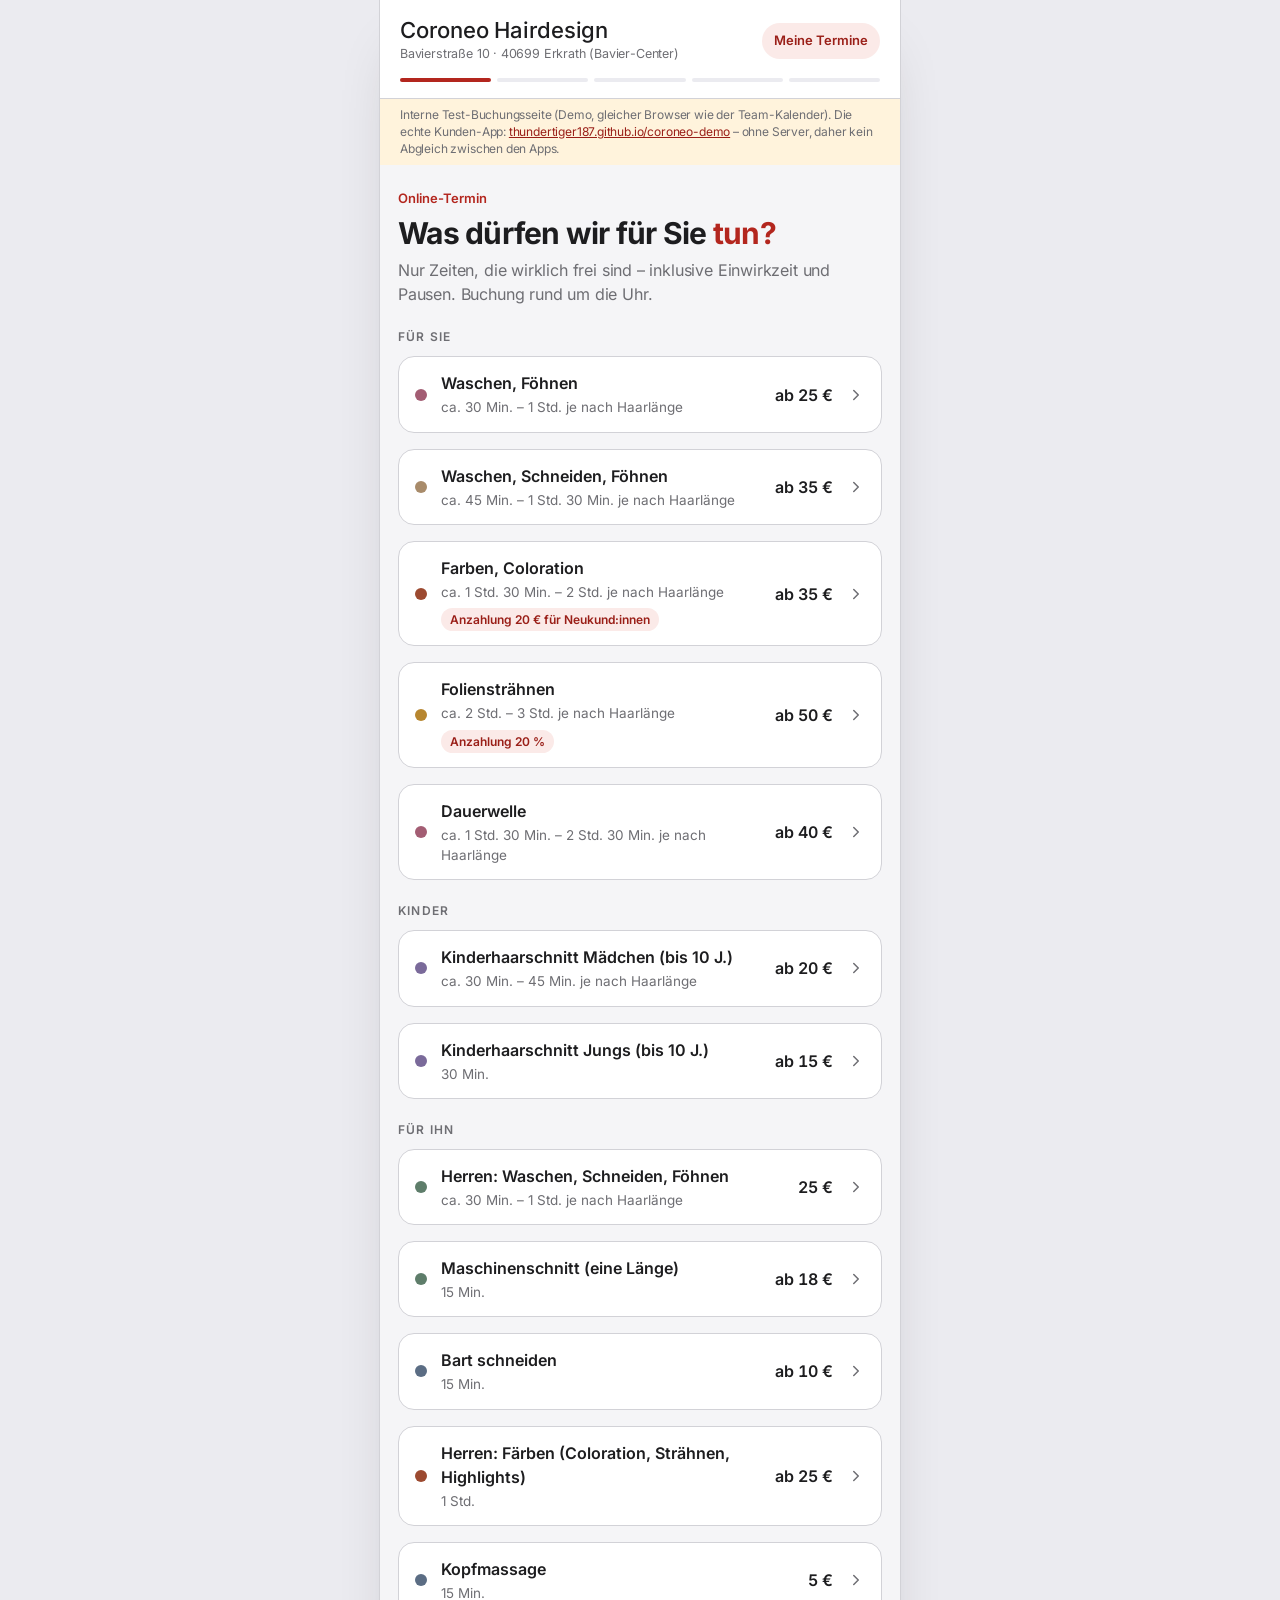
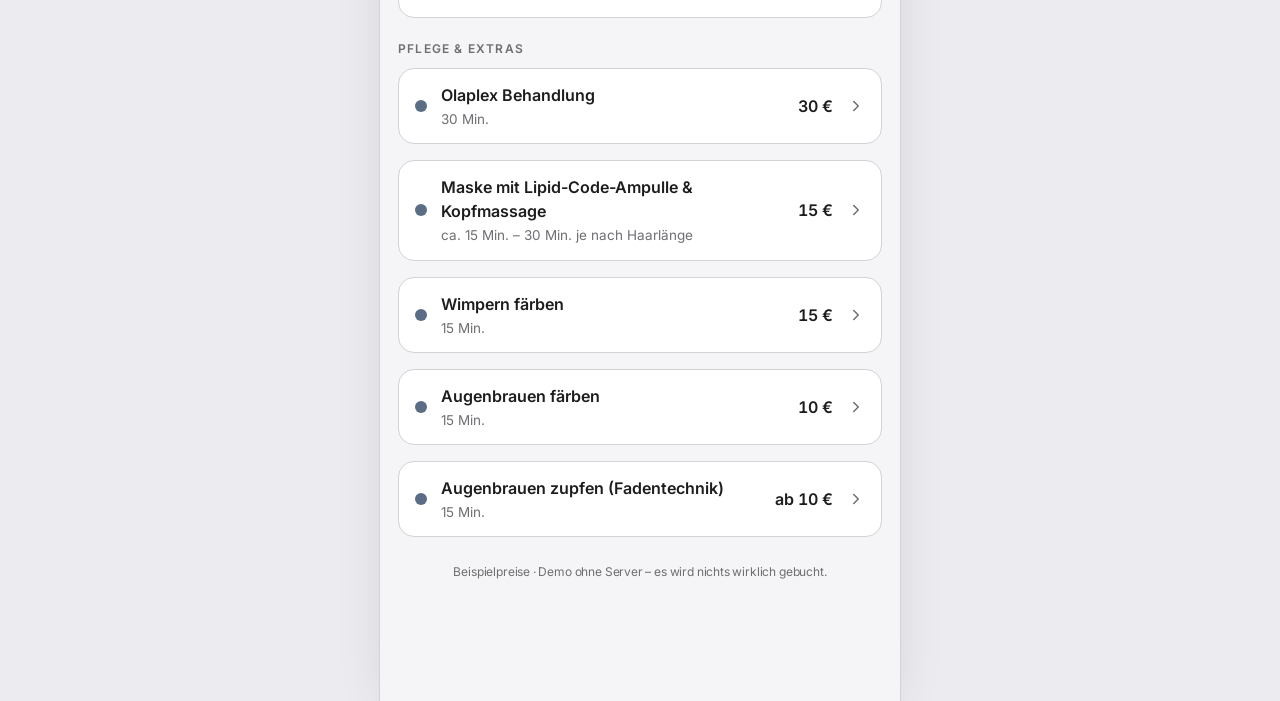
==== commit 5c567234: "Apple-Stil: Systemschrift/Inter, Squircle-Logo, helle Milchglas-Seitenleiste, SW v2" ====
--- a/buchen.html
+++ b/buchen.html
@@ -1 +1 @@
-<!doctype html><html lang="de"><head><meta charset="utf-8"><meta content="width=device-width,initial-scale=1,viewport-fit=cover" name="viewport"><title>Test-Buchung – Coroneo Hairdesign (Demo)</title><meta content="noindex, nofollow" name="robots"><meta content="#F7F3EE" name="theme-color"><link href="icons/favicon-48.png" rel="icon" sizes="48x48" type="image/png"><link href="css/fonts.css" rel="stylesheet"><link href="css/style.css" rel="stylesheet"><link href="css/buchen.css" rel="stylesheet"><link href="css/coroneo.css" rel="stylesheet"><script src="js/theme.js"></script></head><body class="booking"><div class="b-wrap"><header class="b-head"><div class="b-head-row"><div><div class="b-salon" data-salon-name>Coroneo Hairdesign</div><div class="b-addr"><span data-salon-address></span></div></div><button class="b-mine" id="btn-mine" type="button">Meine Termine</button></div><div class="steps" id="steps" aria-hidden="true"><span></span><span></span><span></span><span></span><span></span></div></header><p class="b-demo-note">Interne Test-Buchungsseite (Demo, gleicher Browser wie der Team-Kalender). Die echte Kunden-App: <a data-customer-app href="https://thundertiger187.github.io/coroneo-demo/" rel="noopener" target="_blank">thundertiger187.github.io/coroneo-demo</a> – ohne Server, daher kein Abgleich zwischen den Apps.</p><main aria-live="polite" class="b-main" id="b-main"></main></div><div class="b-foot" id="b-foot" hidden><div class="b-foot-inner" id="b-foot-inner"></div></div><script src="js/config.js"></script><script src="js/data.js"></script><script src="js/buchen.js"></script></body></html>+<!doctype html><html lang="de"><head><meta charset="utf-8"><meta content="width=device-width,initial-scale=1,viewport-fit=cover" name="viewport"><title>Test-Buchung – Coroneo Hairdesign (Demo)</title><meta content="noindex, nofollow" name="robots"><meta content="#F5F5F7" name="theme-color"><link href="icons/favicon-48.png" rel="icon" sizes="48x48" type="image/png"><link href="css/fonts.css" rel="stylesheet"><link href="css/style.css" rel="stylesheet"><link href="css/buchen.css" rel="stylesheet"><link href="css/coroneo.css" rel="stylesheet"><script src="js/theme.js"></script></head><body class="booking"><div class="b-wrap"><header class="b-head"><div class="b-head-row"><div><div class="b-salon" data-salon-name>Coroneo Hairdesign</div><div class="b-addr"><span data-salon-address></span></div></div><button class="b-mine" id="btn-mine" type="button">Meine Termine</button></div><div class="steps" id="steps" aria-hidden="true"><span></span><span></span><span></span><span></span><span></span></div></header><p class="b-demo-note">Interne Test-Buchungsseite (Demo, gleicher Browser wie der Team-Kalender). Die echte Kunden-App: <a data-customer-app href="https://thundertiger187.github.io/coroneo-demo/" rel="noopener" target="_blank">thundertiger187.github.io/coroneo-demo</a> – ohne Server, daher kein Abgleich zwischen den Apps.</p><main aria-live="polite" class="b-main" id="b-main"></main></div><div class="b-foot" id="b-foot" hidden><div class="b-foot-inner" id="b-foot-inner"></div></div><script src="js/config.js"></script><script src="js/data.js"></script><script src="js/buchen.js"></script></body></html>
--- a/css/fonts.css
+++ b/css/fonts.css
@@ -1 +1 @@
-@font-face{font-family:'Cormorant Garamond';font-style:normal;font-weight:400 700;font-display:swap;src:url(../assets/fonts/cormorant-latin-ext.woff2) format('woff2');unicode-range:U+0100-02BA,U+02BD-02C5,U+02C7-02CC,U+02CE-02D7,U+02DD-02FF,U+0304,U+0308,U+0329,U+1D00-1DBF,U+1E00-1E9F,U+1EF2-1EFF,U+2020,U+20A0-20AB,U+20AD-20C4,U+2113,U+2C60-2C7F,U+A720-A7FF}@font-face{font-family:'Cormorant Garamond';font-style:normal;font-weight:400 700;font-display:swap;src:url(../assets/fonts/cormorant-latin.woff2) format('woff2');unicode-range:U+0000-00FF,U+0131,U+0152-0153,U+02BB-02BC,U+02C6,U+02DA,U+02DC,U+0304,U+0308,U+0329,U+2000-206F,U+20AC,U+2122,U+2191,U+2193,U+2212,U+2215,U+FEFF,U+FFFD}@font-face{font-family:'Cormorant Garamond';font-style:italic;font-weight:500;font-display:swap;src:url(../assets/fonts/cormorant-italic-latin.woff2) format('woff2')}@font-face{font-family:Jost;font-style:normal;font-weight:300 700;font-display:swap;src:url(../assets/fonts/jost-latin-ext.woff2) format('woff2');unicode-range:U+0100-02BA,U+02BD-02C5,U+02C7-02CC,U+02CE-02D7,U+02DD-02FF,U+0304,U+0308,U+0329,U+1D00-1DBF,U+1E00-1E9F,U+1EF2-1EFF,U+2020,U+20A0-20AB,U+20AD-20C4,U+2113,U+2C60-2C7F,U+A720-A7FF}@font-face{font-family:Jost;font-style:normal;font-weight:300 700;font-display:swap;src:url(../assets/fonts/jost-latin.woff2) format('woff2');unicode-range:U+0000-00FF,U+0131,U+0152-0153,U+02BB-02BC,U+02C6,U+02DA,U+02DC,U+0304,U+0308,U+0329,U+2000-206F,U+20AC,U+2122,U+2191,U+2193,U+2212,U+2215,U+FEFF,U+FFFD}@font-face{font-family:Yellowtail;font-style:normal;font-weight:400;font-display:swap;src:url(../assets/fonts/yellowtail-latin.woff2) format('woff2')}+@font-face{font-family:Inter;font-style:normal;font-weight:100 900;font-display:swap;src:url(../assets/fonts/inter-latin-ext.woff2) format('woff2');unicode-range:U+0100-02BA,U+02BD-02C5,U+02C7-02CC,U+02CE-02D7,U+02DD-02FF,U+0304,U+0308,U+0329,U+1D00-1DBF,U+1E00-1E9F,U+1EF2-1EFF,U+2020,U+20A0-20AB,U+20AD-20C4,U+2113,U+2C60-2C7F,U+A720-A7FF}@font-face{font-family:Inter;font-style:normal;font-weight:100 900;font-display:swap;src:url(../assets/fonts/inter-latin.woff2) format('woff2');unicode-range:U+0000-00FF,U+0131,U+0152-0153,U+02BB-02BC,U+02C6,U+02DA,U+02DC,U+0304,U+0308,U+0329,U+2000-206F,U+20AC,U+2122,U+2191,U+2193,U+2212,U+2215,U+FEFF,U+FFFD}
--- a/css/style.css
+++ b/css/style.css
@@ -1 +1 @@
-:root{--bg:#F6F1EA;--bg-deep:#EDE5DA;--surface:#FFFDF9;--ink:#241F1C;--ink-soft:#5C534B;--ink-mute:#8C8076;--line:#DDD3C6;--line-soft:#EAE2D7;--accent:#9C4A30;--accent-ink:#7E3A25;--accent-tint:#F1E2D9;--dark:#26201C;--ok:#3F7A55;--ok-tint:#E1EEE4;--warn:#A86A12;--warn-tint:#FBEFD6;--bad:#B23A2E;--bad-tint:#F7DEDA;--info:#4D6385;--info-tint:#E1E8F2;--radius:18px;--radius-sm:12px;--radius-xs:8px;--shadow:0 1px 2px rgba(36,31,28,.04),0 12px 32px -12px rgba(36,31,28,.14);--shadow-lg:0 30px 80px -20px rgba(36,31,28,.35),0 0 0 1px rgba(36,31,28,.06);--font-display:"Cormorant Garamond",Georgia,"Times New Roman",serif;--font-body:"Jost",system-ui,-apple-system,"Segoe UI",Roboto,sans-serif;--row:16px;--abs-urlaub:#3F7480;--abs-urlaub-t:#DCEAEC;--abs-krank:#B23A2E;--abs-krank-t:#F7DEDA;--abs-fortbildung:#5F6396;--abs-fortbildung-t:#E3E3F1;--abs-sonstiges:#776B60;--abs-sonstiges-t:#EAE3DA;--pend:#8A6A2E;--pend-t:#FBF3E2}*,::after,::before{box-sizing:border-box}body,html,p{margin:0}body{background:var(--bg);color:var(--ink);font-family:var(--font-body);font-size:15px;line-height:1.5;-webkit-font-smoothing:antialiased}h1,h2,h3,h4{font-family:var(--font-display);font-weight:500;letter-spacing:-.015em;line-height:1.15;margin:0;font-variation-settings:"opsz" 72}a{color:inherit}button,input,select,textarea{font:inherit;color:inherit}:focus-visible{outline:3px solid var(--accent);outline-offset:2px;border-radius:6px}.sr-only{position:absolute;width:1px;height:1px;overflow:hidden;clip:rect(0 0 0 0);white-space:nowrap}.muted{color:var(--ink-soft)}.small{font-size:13px}.tnum{font-variant-numeric:tabular-nums}.eyebrow{display:inline-flex;align-items:center;gap:10px;font-size:12px;font-weight:600;letter-spacing:.12em;text-transform:uppercase;color:var(--accent)}.eyebrow::before{content:"";width:18px;height:1.5px;background:currentColor}.btn{display:inline-flex;align-items:center;justify-content:center;gap:8px;min-height:40px;padding:0 16px;border-radius:999px;border:1.5px solid transparent;font:600 14px/1 var(--font-body);text-decoration:none;white-space:nowrap;cursor:pointer;background:0 0;transition:background-color .15s,color .15s,border-color .15s,transform .15s,box-shadow .15s}.btn svg{width:17px;height:17px;flex:none}.btn-primary{background:var(--accent);color:#fff;box-shadow:0 8px 20px -12px rgba(156,74,48,.8)}.btn-primary:hover{background:var(--accent-ink)}.btn-primary:disabled{background:#c9b5a8;box-shadow:none;cursor:not-allowed}.btn-ghost{border-color:#cdbfae;color:var(--ink);background:0 0}.btn-ghost:hover{border-color:var(--ink);background:rgba(255,253,249,.7)}.btn-dark{background:var(--dark);color:var(--bg)}.btn-dark:hover{background:#000}.btn-soft{background:var(--accent-tint);color:var(--accent-ink)}.btn-soft:hover{background:#ead2c5}.btn-danger{border-color:#e2b3ac;color:var(--bad)}.btn-danger:hover{background:var(--bad-tint)}.btn-ok{background:var(--ok);color:#fff}.btn-sm{min-height:32px;padding:0 12px;font-size:13px}.btn-lg{min-height:50px;padding:0 24px;font-size:16px}.btn-block{width:100%}.icon-btn{width:38px;height:38px;border-radius:12px;border:1px solid var(--line);background:var(--surface);display:inline-grid;place-items:center;cursor:pointer;padding:0}.icon-btn:hover{border-color:#bfb2a3}.icon-btn svg{width:18px;height:18px}.field{display:flex;flex-direction:column;gap:6px;min-width:0;position:relative}.field>label,.label{font-size:12.5px;font-weight:600;color:var(--ink-soft);letter-spacing:.01em}.input,select.input,textarea.input{width:100%;min-height:42px;padding:9px 12px;border-radius:10px;border:1.5px solid var(--line);background:var(--surface);outline:0;transition:border-color .15s,box-shadow .15s}textarea.input{min-height:74px;resize:vertical;line-height:1.45}.input:focus{border-color:var(--accent);box-shadow:0 0 0 3px rgba(156,74,48,.14)}.field .hint{font-size:12px;color:var(--ink-soft)}.field.is-recognized .input{border-color:#9dc2a8;background:#f7fbf7}.field.is-recognized .hint{color:var(--ok)}.field.is-missing .input{border-color:#e3b65e;background:var(--warn-tint)}.field.is-missing>label::after{content:" · nicht erkannt – bitte ergänzen";color:var(--warn);font-weight:600}.field.is-suggested>label::after{content:" · Vorschlag – bitte prüfen";color:var(--warn);font-weight:600}.field.is-suggested .input{border-color:#e3b65e}.grid-2{display:grid;grid-template-columns:1fr 1fr;gap:14px}.grid-3{display:grid;grid-template-columns:1fr 1fr 1fr;gap:14px}.check{display:inline-flex;align-items:center;gap:8px;font-size:14px;cursor:pointer}.check input{width:18px;height:18px;accent-color:var(--accent)}.badge{display:inline-flex;align-items:center;gap:5px;padding:2px 9px;border-radius:999px;font-size:12px;font-weight:600;line-height:1.6;white-space:nowrap;background:var(--bg-deep);color:var(--ink-soft)}.badge.ok{background:var(--ok-tint);color:var(--ok)}.badge.warn{background:var(--warn-tint);color:var(--warn)}.badge.bad{background:var(--bad-tint);color:var(--bad)}.badge.info{background:var(--info-tint);color:var(--info)}.badge.accent{background:var(--accent-tint);color:var(--accent-ink)}.badge.dark{background:var(--dark);color:var(--bg)}.dot{width:10px;height:10px;border-radius:50%;display:inline-block;flex:none}.card{background:var(--surface);border:1px solid var(--line);border-radius:var(--radius)}.card-pad{padding:22px 24px}.notice{display:flex;gap:12px;align-items:flex-start;padding:12px 14px;border-radius:12px;font-size:14px;background:var(--bg-deep)}.notice svg{width:18px;height:18px;flex:none;margin-top:1px}.notice.ok{background:var(--ok-tint);color:#2b5c3d}.notice.warn{background:var(--warn-tint);color:#7a4c08}.notice.bad{background:var(--bad-tint);color:#8e2b21}.notice.info{background:var(--info-tint);color:#34496a}.notice.accent{background:var(--accent-tint);color:var(--accent-ink)}.notice strong{font-weight:600}.toasts{position:fixed;right:20px;bottom:20px;display:flex;flex-direction:column;gap:10px;z-index:200}.toast{background:var(--dark);color:var(--bg);padding:12px 16px;border-radius:12px;box-shadow:var(--shadow-lg);font-size:14px;max-width:380px;animation:.25s toastIn;display:flex;gap:10px;align-items:flex-start}.toast b{color:#f1c7b5;font-weight:600}@keyframes toastIn{from{transform:translateY(10px);opacity:0}to{transform:none;opacity:1}}.modal-backdrop{position:fixed;inset:0;background:rgba(38,32,28,.45);backdrop-filter:blur(2px);display:flex;align-items:flex-start;justify-content:center;padding:40px 20px;overflow-y:auto;z-index:100}.modal{background:var(--surface);border-radius:22px;box-shadow:var(--shadow-lg);width:100%;max-width:720px;animation:.2s modalIn}.modal.wide{max-width:920px}.modal.narrow{max-width:520px}@keyframes modalIn{from{transform:translateY(12px) scale(.99);opacity:0}to{transform:none;opacity:1}}.modal-head{display:flex;align-items:flex-start;justify-content:space-between;gap:16px;padding:22px 26px 6px}.modal-head h2{font-size:26px}.modal-body{padding:14px 26px 22px;display:flex;flex-direction:column;gap:16px}.modal-foot{display:flex;justify-content:flex-end;align-items:center;gap:10px;padding:16px 26px 22px;border-top:1px solid var(--line-soft);flex-wrap:wrap}.modal-foot .spacer{flex:1}.app{display:grid;grid-template-columns:228px minmax(0,1fr);min-height:100vh;min-height:100dvh}.sidebar{background:var(--surface);border-right:1px solid var(--line);padding:18px 14px;display:flex;flex-direction:column;gap:18px;position:sticky;top:0;height:100vh;height:100dvh}.brand{display:inline-flex;align-items:center;gap:10px;text-decoration:none;font-family:var(--font-display);font-size:22px;font-weight:600;letter-spacing:-.02em;padding:4px 8px}.brand-mark{width:28px;height:28px;flex:none}.salon-chip{padding:10px 12px;border-radius:12px;background:var(--bg);font-size:13px;line-height:1.35}.salon-chip b{display:block;font-weight:600;font-size:14px}.nav{display:flex;flex-direction:column;gap:2px}.nav button{display:flex;align-items:center;gap:11px;width:100%;text-align:left;padding:9px 12px;border-radius:10px;border:0;background:0 0;cursor:pointer;font-weight:500;color:var(--ink-soft);font-size:14.5px}.nav button svg{width:18px;height:18px;flex:none}.nav button:hover{background:var(--bg);color:var(--ink)}.nav button.active{background:var(--accent-tint);color:var(--accent-ink);font-weight:600}.nav .count{margin-left:auto;font-size:11.5px;font-weight:600;background:var(--bg-deep);color:var(--ink-soft);padding:1px 7px;border-radius:999px}.nav button.active .count{background:#fff;color:var(--accent-ink)}.sidebar-foot{margin-top:auto;display:flex;flex-direction:column;gap:8px;font-size:13px}.sidebar-foot a{color:var(--ink-soft);text-decoration:none;display:flex;align-items:center;gap:8px;padding:5px 8px;border-radius:8px}.sidebar-foot a:hover{color:var(--ink);background:var(--bg)}.sidebar-foot svg{width:15px;height:15px}.me-select{display:flex;flex-direction:column;gap:4px;padding:0 8px}.me-select select{min-height:34px;padding:4px 8px;border-radius:8px;border:1px solid var(--line);background:var(--surface);font-size:13px}.main{min-width:0;display:flex;flex-direction:column}.topbar{display:flex;align-items:center;gap:14px;padding:12px 24px;border-bottom:1px solid var(--line);background:rgba(246,241,234,.92);backdrop-filter:blur(10px);position:sticky;top:0;z-index:20;min-height:64px;flex-wrap:wrap}.topbar h1{white-space:nowrap}.topbar .sub{font-size:13px;color:var(--ink-soft)}.topbar .grow{flex:1}.seg{display:inline-flex;background:var(--bg-deep);border-radius:999px;padding:3px}.seg button{border:0;background:0 0;padding:6px 14px;border-radius:999px;font-weight:600;font-size:13px;cursor:pointer;color:var(--ink-soft)}.seg button.active{background:var(--surface);color:var(--ink);box-shadow:0 1px 3px rgba(36,31,28,.12)}.daynav{display:inline-flex;align-items:center;gap:6px}.shared-badge{display:inline-flex;align-items:center;gap:7px;font-size:12.5px;font-weight:600;color:var(--ok);background:var(--ok-tint);padding:5px 11px;border-radius:999px;white-space:nowrap}.shared-badge .pulse{width:8px;height:8px;border-radius:50%;background:var(--ok);box-shadow:0 0 0 0 rgba(63,122,85,.5);animation:2s infinite pulse}@keyframes pulse{0%{box-shadow:0 0 0 0 rgba(63,122,85,.45)}70%{box-shadow:0 0 0 7px rgba(63,122,85,0)}100%{box-shadow:0 0 0 0 rgba(63,122,85,0)}}.btn-voice{background:var(--dark);color:#fff;min-height:42px;padding:0 18px 0 8px;gap:10px}.btn-voice .mic{width:30px;height:30px;border-radius:50%;background:var(--accent);display:grid;place-items:center}.btn-voice .mic svg{width:16px;height:16px}.btn-voice:hover{background:#000}.view{padding:16px 24px 28px;min-width:0}.view[hidden]{display:none}.toolbar{display:flex;align-items:center;gap:10px;flex-wrap:wrap;margin-bottom:12px}.toolbar .label{margin-right:2px}.chip{display:inline-flex;align-items:center;gap:7px;padding:5px 12px 5px 8px;border-radius:999px;border:1.5px solid var(--line);background:var(--surface);font-size:13px;font-weight:600;cursor:pointer;user-select:none}.chip.off{opacity:.45;background:0 0}.chip .dot{width:12px;height:12px}.legend{display:flex;gap:14px;flex-wrap:wrap;font-size:12px;color:var(--ink-soft);align-items:center}.legend span{display:inline-flex;align-items:center;gap:5px}.legend i{width:12px;height:12px;border-radius:3px;display:inline-block;border-left:3px solid}.cal{background:var(--surface);border:1px solid var(--line);border-radius:var(--radius);overflow:clip}.cal-head{display:grid;border-bottom:1px solid var(--line);background:var(--surface);position:sticky;top:64px;z-index:5}.cal-head .gutter{border-right:1px solid var(--line-soft)}.col-head{padding:8px 12px;border-right:1px solid var(--line-soft);display:flex;align-items:center;gap:10px;min-width:0}.col-head:last-child{border-right:0}.col-head .avatar{width:32px;height:32px;border-radius:50%;color:#fff;display:grid;place-items:center;font-weight:600;font-size:14px;flex:none}.col-head .who{min-width:0;line-height:1.25}.col-head .who b{display:block;font-size:14.5px;font-weight:600}.col-head .who span{font-size:11.5px;color:var(--ink-soft);white-space:nowrap;overflow:hidden;text-overflow:ellipsis;display:block}.col-head .load{margin-left:auto;font-size:11.5px;color:var(--ink-soft);text-align:right;line-height:1.3;white-space:nowrap}.col-head.me{background:linear-gradient(0deg,var(--accent-tint),var(--surface))}.col-head.me .who b::after{content:" · ich";color:var(--accent);font-weight:600;font-size:12px}.cal-body{display:grid;position:relative}.gutter-times{position:relative;border-right:1px solid var(--line-soft);background:var(--surface)}.gutter-times span{position:absolute;right:8px;font-size:11px;color:var(--ink-mute);transform:translateY(-50%);font-variant-numeric:tabular-nums}.gutter-times span:first-child{transform:none}.col{position:relative;border-right:1px solid var(--line-soft);cursor:copy;background-image:linear-gradient(to bottom,var(--line-soft) 1px,transparent 1px),linear-gradient(to bottom,#f3eee7 1px,transparent 1px);background-size:100% calc(var(--row) * 4),100% var(--row)}.col:last-child{border-right:0}.col.me{background-color:#fffbf6}.offtime{position:absolute;left:0;right:0;background:repeating-linear-gradient(135deg,rgba(221,211,198,.45) 0 6px,rgba(237,229,218,.45) 6px 12px);pointer-events:none}.break{position:absolute;left:4px;right:4px;border-radius:8px;background:repeating-linear-gradient(135deg,#efe8de 0 6px,#f7f2eb 6px 12px);border:1px dashed #cdbfae;font-size:11px;color:var(--ink-soft);padding:2px 8px;display:flex;align-items:center;gap:5px;pointer-events:none;font-weight:600}.closed-day{position:absolute;inset:0;display:grid;place-items:center;color:var(--ink-soft);font-weight:600;font-size:13px}.hover-slot{position:absolute;left:3px;right:3px;height:var(--row);border-radius:6px;background:rgba(156,74,48,.1);border:1px dashed rgba(156,74,48,.5);pointer-events:none;font-size:10.5px;color:var(--accent-ink);padding:0 6px;line-height:calc(var(--row) - 2px);font-weight:600;display:none}.col:hover .hover-slot{display:block}.now-line{position:absolute;left:0;right:0;height:2px;background:var(--accent);z-index:4;pointer-events:none}.now-line::before{content:"";position:absolute;left:-5px;top:-4px;width:10px;height:10px;border-radius:50%;background:var(--accent)}.appt{position:absolute;left:4px;right:4px;border-radius:8px;border-left:4px solid;padding:3px 7px 2px;overflow:hidden;cursor:pointer;z-index:2;box-shadow:0 1px 2px rgba(36,31,28,.08);transition:transform .12s,box-shadow .12s;font-size:12px;line-height:1.28}.appt:hover{transform:translateY(-1px);box-shadow:0 6px 16px -6px rgba(36,31,28,.35);z-index:3}.appt .t{display:flex;align-items:center;gap:4px;min-width:0}.appt .name{font-weight:600;white-space:nowrap;overflow:hidden;text-overflow:ellipsis;min-width:0;flex:1}.appt .time{font-size:10.5px;color:rgba(36,31,28,.62);font-variant-numeric:tabular-nums;flex:none}.appt .svc{color:rgba(36,31,28,.75);white-space:nowrap;overflow:hidden;text-overflow:ellipsis}.appt .badges{display:flex;flex-wrap:wrap;gap:3px;margin-top:3px}.appt .b{font-size:10px;font-weight:600;padding:0 6px;border-radius:999px;line-height:16px;white-space:nowrap;background:rgba(255,255,255,.7)}.appt .b.ok{color:var(--ok)}.appt .b.warn{color:var(--warn)}.appt .b.bad{color:#fff;background:var(--bad)}.appt .b.dep{color:var(--accent-ink)}.appt .b.on{color:var(--info)}.appt .b.done{color:var(--ink-soft)}.appt .ico{flex:none;width:15px;height:15px;border-radius:50%;display:grid;place-items:center;font-size:9.5px;font-weight:700;color:#fff}.appt .ico.ok{background:var(--ok)}.appt .ico.warn{background:#d89a2b}.appt .ico.bad{background:var(--bad)}.appt .ico.done{background:#9a8f84}.appt.noshow{background-image:repeating-linear-gradient(135deg,rgba(178,58,46,.1) 0 6px,transparent 6px 12px)!important;opacity:.85}.appt.noshow .name{text-decoration:line-through}.appt.done{opacity:.62}.appt.flash{animation:1.6s 2 flash}@keyframes flash{0%,100%{box-shadow:0 0 0 0 rgba(156,74,48,0)}50%{box-shadow:0 0 0 4px rgba(156,74,48,.45)}}.appt-buffer{position:absolute;left:8px;right:8px;background:repeating-linear-gradient(90deg,rgba(140,128,118,.25) 0 3px,transparent 3px 6px);border-radius:0 0 6px 6px;pointer-events:none;z-index:1}.cal.week .appt{left:1px;right:1px;padding:2px 4px;font-size:10.5px;border-left-width:3px;border-radius:5px}.cal.week .col-head{padding:8px;cursor:pointer;flex-direction:column;align-items:flex-start;gap:4px}.cal.week .col-head:hover{background:var(--bg)}.cal.week .col-head.today b{color:var(--accent)}.week-lanes{display:grid;height:100%}.week-lane{position:relative;border-right:1px dotted #efe8de}.week-lane:last-child{border-right:0}.lane-dots{display:flex;gap:3px}.table{width:100%;border-collapse:separate;border-spacing:0;background:var(--surface);border:1px solid var(--line);border-radius:var(--radius);overflow:hidden;font-size:14px}.table th{text-align:left;font-size:12px;text-transform:uppercase;letter-spacing:.06em;color:var(--ink-soft);font-weight:600;padding:11px 14px;background:var(--bg);border-bottom:1px solid var(--line)}.table td{padding:11px 14px;border-bottom:1px solid var(--line-soft);vertical-align:middle}.table tr:last-child td{border-bottom:0}.table tr.click{cursor:pointer}.table tr.click:hover td{background:#fbf7f1}.section-title{display:flex;align-items:flex-end;justify-content:space-between;gap:16px;margin:4px 0 16px}.section-title h2{font-size:30px}.section-title p{color:var(--ink-soft);margin-top:4px;max-width:60ch}.split{display:grid;grid-template-columns:320px minmax(0,1fr);gap:20px;align-items:start}.cust-list{display:flex;flex-direction:column;max-height:calc(100vh - 190px);overflow:auto}.cust-item{display:flex;align-items:center;gap:12px;padding:10px 14px;border-bottom:1px solid var(--line-soft);cursor:pointer;background:0 0;border-left:0;border-right:0;border-top:0;text-align:left;width:100%}.cust-item:hover{background:#fbf7f1}.cust-item.active{background:var(--accent-tint)}.cust-item .av{width:34px;height:34px;border-radius:50%;background:var(--bg-deep);display:grid;place-items:center;font-weight:600;font-size:13px;color:var(--ink-soft);flex:none}.cust-item .nm{font-weight:600;font-size:14px}.cust-item .sub{font-size:12px;color:var(--ink-soft)}.cust-card{display:flex;flex-direction:column;gap:18px}.cust-head{display:flex;gap:18px;align-items:center}.cust-head .av{width:64px;height:64px;border-radius:50%;background:var(--accent-tint);color:var(--accent);display:grid;place-items:center;font-family:var(--font-display);font-size:26px;flex:none}.cust-head h2{font-size:32px}.kv{display:grid;grid-template-columns:repeat(4,minmax(0,1fr));gap:12px}.kv div{background:var(--bg);border-radius:12px;padding:10px 14px}.kv b{display:block;font-family:var(--font-display);font-size:22px;font-weight:500}.kv span{font-size:12px;color:var(--ink-soft)}.formula{border:1px solid var(--line);border-radius:14px;overflow:hidden}.formula-head{display:flex;justify-content:space-between;align-items:center;padding:12px 16px;background:var(--bg);border-bottom:1px solid var(--line);gap:10px}.formula-grid{display:grid;grid-template-columns:repeat(3,minmax(0,1fr))}.formula-grid div{padding:10px 16px;border-right:1px solid var(--line-soft);border-bottom:1px solid var(--line-soft)}.formula-grid div:nth-child(3n){border-right:0}.formula-grid dt{font-size:11.5px;text-transform:uppercase;letter-spacing:.06em;color:var(--ink-soft);font-weight:600}.formula-grid dd{margin:2px 0 0;font-weight:500}.formula-grid .wide{grid-column:1/-1;border-right:0}.history{display:flex;flex-direction:column}.history .h-item{display:grid;grid-template-columns:96px 1fr auto;gap:12px;padding:9px 0;border-bottom:1px dashed var(--line);font-size:14px;align-items:center}.history .h-item:last-child{border-bottom:0}details.versions summary{cursor:pointer;font-weight:600;font-size:13.5px;color:var(--accent-ink);padding:10px 16px}details.versions .ver{padding:10px 16px;border-top:1px dashed var(--line);font-size:13.5px}.allergy{border-left:4px solid var(--bad)}.outbox{display:grid;grid-template-columns:repeat(auto-fill,minmax(330px,1fr));gap:14px}.msg-card{background:#efe7dc;border-radius:16px;padding:14px;display:flex;flex-direction:column;gap:8px;border:1px solid var(--line)}.msg-meta{display:flex;justify-content:space-between;align-items:center;font-size:12px;color:var(--ink-soft);gap:6px;flex-wrap:wrap}.bubble{background:var(--surface);border-radius:4px 16px 16px;padding:10px 12px;font-size:13.5px;line-height:1.45;box-shadow:0 1px 1px rgba(36,31,28,.06)}.bubble-title{font-size:11.5px;font-weight:600;color:var(--accent);margin-bottom:2px}.bubble-actions{display:grid;grid-template-columns:1fr 1fr;gap:6px}.bubble-actions button{border:0;border-radius:10px;padding:8px;font-weight:600;font-size:13px;background:var(--surface);cursor:pointer}.bubble-actions .confirm{background:var(--accent);color:#fff}.voice-stage{display:flex;flex-direction:column;align-items:center;gap:12px;padding:8px 0 4px;text-align:center}.mic-big{width:92px;height:92px;border-radius:50%;border:0;background:var(--accent);color:#fff;display:grid;place-items:center;cursor:pointer;box-shadow:0 14px 30px -12px rgba(156,74,48,.8);transition:transform .15s}.mic-big svg{width:38px;height:38px}.mic-big:hover{transform:scale(1.04)}.mic-big.listening{background:var(--bad);animation:1.4s infinite micPulse}.mic-big:disabled{background:#c9b5a8;box-shadow:none;cursor:not-allowed}@keyframes micPulse{0%{box-shadow:0 0 0 0 rgba(178,58,46,.5)}70%{box-shadow:0 0 0 18px rgba(178,58,46,0)}100%{box-shadow:0 0 0 0 rgba(178,58,46,0)}}.transcript{width:100%;min-height:64px;border-radius:14px;background:var(--bg);padding:14px 16px;font-size:18px;font-family:var(--font-display);text-align:left;line-height:1.4}.transcript .interim{color:var(--ink-mute)}.transcript .placeholder{color:var(--ink-mute);font-family:var(--font-body);font-size:14px}.example-chips{display:flex;flex-wrap:wrap;gap:8px}.example-chips button{border:1px solid var(--line);background:var(--bg);border-radius:999px;padding:6px 12px;font-size:13px;cursor:pointer;text-align:left}.example-chips button:hover{border-color:var(--accent);color:var(--accent-ink)}.parsed-banner{border-radius:14px;background:var(--bg);padding:12px 16px;display:flex;flex-direction:column;gap:8px}.parsed-banner q{font-family:var(--font-display);font-size:16.5px;quotes:"„" "“"}.parsed-tags{display:flex;flex-wrap:wrap;gap:6px}.appt-head{display:flex;gap:14px;align-items:stretch}.appt-head .bar{width:6px;border-radius:6px;flex:none}.detail-grid{display:grid;grid-template-columns:repeat(3,minmax(0,1fr));gap:10px}.detail-grid div{background:var(--bg);border-radius:12px;padding:10px 14px}.detail-grid dt{font-size:11.5px;color:var(--ink-soft);font-weight:600;text-transform:uppercase;letter-spacing:.05em}.detail-grid dd{margin:2px 0 0;font-weight:600}.check-box{border-radius:12px;padding:10px 14px;font-size:14px;display:flex;gap:10px;align-items:flex-start}.suggest{display:flex;flex-wrap:wrap;gap:6px;margin-top:6px}.suggest button{border:1px solid #c9dccd;background:#fff;color:var(--ok);border-radius:999px;padding:3px 10px;font-size:12.5px;font-weight:600;cursor:pointer}.cust-suggest{position:absolute;top:100%;left:0;right:0;background:var(--surface);border:1px solid var(--line);border-radius:12px;box-shadow:var(--shadow);z-index:10;margin-top:4px;max-height:240px;overflow:auto}.cust-suggest button{display:flex;justify-content:space-between;width:100%;padding:9px 12px;border:0;background:0 0;cursor:pointer;text-align:left;font-size:14px;gap:10px}.cust-suggest button.hl,.cust-suggest button:hover{background:var(--bg)}.cust-selected{display:flex;align-items:center;gap:10px;padding:8px 10px 8px 12px;border-radius:10px;border:1.5px solid var(--line);background:var(--surface);min-height:42px;flex-wrap:wrap}.wl-row{display:flex;align-items:center;gap:12px;padding:10px 12px;border-radius:12px;background:var(--bg)}.wl-row .grow{flex:1;min-width:0}.stat-grid{display:grid;grid-template-columns:repeat(4,minmax(0,1fr));gap:14px}.stat{background:var(--surface);border:1px solid var(--line);border-radius:16px;padding:16px 18px}.stat b{display:block;font-family:var(--font-display);font-size:30px;font-weight:500}.stat span{font-size:13px;color:var(--ink-soft)}.staff-grid{display:grid;grid-template-columns:repeat(auto-fill,minmax(280px,1fr));gap:16px}.hours-table{width:100%;font-size:13.5px;border-collapse:collapse}.hours-table td{padding:3px 0}.qr-wrap{display:grid;grid-template-columns:minmax(0,1.2fr) minmax(0,1fr);gap:20px;align-items:start}.qr-poster{background:var(--bg);border-radius:18px;padding:28px;text-align:center;display:flex;flex-direction:column;align-items:center;gap:14px;border:1px solid var(--line)}.qr-poster .qr-canvas,.qr-poster img{width:260px;height:260px;background:#fff;padding:14px;border-radius:16px;border:1px solid var(--line)}.qr-poster h3{font-size:28px}.code{font-family:ui-monospace,SFMono-Regular,Menlo,monospace;font-size:12.5px;background:var(--bg-deep);padding:2px 6px;border-radius:6px}pre.code{padding:10px 12px;white-space:pre-wrap;display:block}@media (max-width:1100px){.app{grid-template-columns:72px minmax(0,1fr)}.me-select,.nav button span:not(.count),.salon-chip,.sidebar .brand span,.sidebar-foot a span{display:none}.qr-wrap,.split{grid-template-columns:1fr}}@media print{body *{visibility:hidden}.print-area,.print-area *{visibility:visible}.print-area{position:absolute;left:0;top:0;width:100%;border:0!important}.no-print{display:none!important}}.ico-l{width:15px;height:15px;border-radius:50%;display:inline-grid;place-items:center;font-size:9.5px;font-weight:700;color:#fff}.ico-l.ok{background:var(--ok)}.ico-l.warn{background:#d89a2b}.ico-l.bad{background:var(--bad)}.ico-l.done{background:#9a8f84}.topbar{flex-wrap:nowrap}.topbar h1{font-size:23px}.t-urlaub{--c:var(--abs-urlaub);--ct:var(--abs-urlaub-t)}.t-krank{--c:var(--abs-krank);--ct:var(--abs-krank-t)}.t-fortbildung{--c:var(--abs-fortbildung);--ct:var(--abs-fortbildung-t)}.t-sonstiges{--c:var(--abs-sonstiges);--ct:var(--abs-sonstiges-t)}.absence{position:absolute;left:3px;right:3px;border-radius:8px;border:1.5px dashed var(--c);color:var(--c);z-index:1;cursor:pointer;overflow:hidden;background:repeating-linear-gradient(135deg,color-mix(in srgb,var(--ct) 92%,transparent) 0 7px,rgba(255,253,249,.55) 7px 14px);display:flex;flex-direction:column;align-items:center;justify-content:flex-start;padding:14px 8px;gap:2px;text-align:center}.absence:hover{border-style:solid}.absence .abs-label{display:inline-flex;align-items:center;gap:6px;font-weight:700;font-size:13px;background:var(--surface);padding:3px 10px;border-radius:999px;box-shadow:0 1px 3px rgba(36,31,28,.12)}.absence .abs-label svg{width:14px;height:14px}.absence .abs-sub{font-size:11.5px;font-weight:600;color:var(--ink-soft);background:rgba(255,253,249,.8);padding:1px 8px;border-radius:999px}.absence.compact{left:1px;right:1px;border-radius:5px;padding:8px 0;border-width:1px}.absence.compact .abs-label{font-size:9.5px;padding:1px 3px;box-shadow:none;writing-mode:vertical-rl;transform:rotate(180deg);background:rgba(255,253,249,.85)}.abs-badge{display:inline-flex!important;align-items:center;gap:4px;font-size:11px!important;font-weight:700;color:var(--c)!important;background:var(--ct);padding:1px 8px 1px 6px;border-radius:999px;white-space:nowrap;max-width:100%;overflow:hidden;text-overflow:ellipsis}.abs-badge svg{width:12px;height:12px;flex:none}.col-head{position:relative}.col-head.has-abs{background:linear-gradient(0deg,rgba(234,227,218,.55),var(--surface))}.col-abs-btn{flex:none;width:26px;height:26px;border-radius:8px;border:1px solid transparent;background:0 0;color:var(--ink-mute);display:grid;place-items:center;cursor:pointer;padding:0;margin-left:-4px}.col-abs-btn svg{width:15px;height:15px}.col-abs-btn:hover,.col-head:hover .col-abs-btn{border-color:var(--line);background:var(--surface);color:var(--accent)}.lane-dots .dot.abs{box-sizing:border-box;border:2px solid}.week-abs{display:inline-flex;align-items:center;gap:4px;font-size:10.5px;font-weight:600;color:var(--abs-urlaub);white-space:nowrap;overflow:hidden;text-overflow:ellipsis;max-width:100%}.week-abs svg{width:11px;height:11px;flex:none}.legend .abs-legend{background:repeating-linear-gradient(135deg,var(--abs-urlaub-t) 0 3px,#fff 3px 6px)!important;border:1px dashed var(--abs-urlaub)!important}.icon-btn.sm{width:30px;height:30px;border-radius:9px}.icon-btn.sm svg{width:15px;height:15px}.seg-wrap{flex-wrap:wrap;border-radius:14px}.abs-ov-head{display:flex;align-items:baseline;gap:12px;flex-wrap:wrap;margin-bottom:14px}.abs-key{display:inline-flex;align-items:center;gap:6px;font-size:12px;color:var(--ink-soft);font-weight:600}.abs-key i{width:14px;height:14px;border-radius:4px;background:var(--ct);border:1.5px solid var(--c)}.abs-strip{display:flex;flex-direction:column;gap:4px;overflow-x:auto;padding-bottom:2px}.strip-row{display:grid;grid-template-columns:110px repeat(42,minmax(18px,1fr));gap:2px;align-items:center}.strip-name{display:flex;align-items:center;gap:8px;font-weight:600;font-size:13.5px}.strip-day{font-size:10.5px;text-align:center;color:var(--ink-soft);line-height:1.15;font-variant-numeric:tabular-nums}.strip-day i{display:block;font-style:normal;font-size:9.5px;color:var(--ink-mute)}.strip-day.sun{color:var(--ink-mute)}.strip-day.today{color:var(--accent);font-weight:700}.strip-cell.wk,.strip-day.wk{margin-left:4px}.strip-cell{height:24px;border-radius:5px;border:0;background:var(--bg-deep);cursor:pointer;padding:0}.strip-cell:hover{outline:2px solid var(--accent);outline-offset:1px}.strip-cell.off{background:repeating-linear-gradient(135deg,#efe8de 0 3px,#f8f4ee 3px 6px)}.strip-cell.today{box-shadow:inset 0 0 0 2px var(--accent)}.strip-cell[class*=t-]{background:var(--c)}.strip-cell.off[class*=t-]{background:repeating-linear-gradient(135deg,var(--c) 0 3px,var(--ct) 3px 6px);opacity:.7}.strip-cell.part[class*=t-]{background:linear-gradient(180deg,var(--bg-deep) 0 45%,var(--c) 45%)}.abs-row{display:flex;align-items:center;gap:10px;padding:8px 10px;border-radius:10px;background:var(--bg);margin-top:6px;flex-wrap:wrap}.abs-row .abs-who{min-width:56px}.abs-type{font-size:11.5px;font-weight:700;color:var(--c);background:var(--ct);padding:2px 9px;border-radius:999px;white-space:nowrap}.abs-when{flex:1;min-width:140px;font-size:13.5px}.abs-when .muted{font-size:12.5px}.abs-note{display:block}.abs-actions{display:inline-flex;gap:4px;margin-left:auto}button.abs-conf{border:0;cursor:pointer}.abs-section{margin-top:14px;padding-top:12px;border-top:1px solid var(--line-soft)}.abs-section-head{display:flex;align-items:center;justify-content:space-between;gap:8px}.abs-section .abs-when{min-width:110px}.conf-list{margin:8px 0 0;padding-left:18px;display:flex;flex-direction:column;gap:3px;font-size:13.5px}.conf-row{flex-wrap:wrap}.conf-row.resolved{opacity:.75}.conf-actions{display:flex;gap:6px;flex-wrap:wrap;align-items:center;justify-content:flex-end}#absence-form .chip{padding:5px 12px}.cal.day .col-abs-btn{position:absolute;top:4px;right:4px;opacity:0;transition:opacity .15s;background:var(--surface);border-color:var(--line);margin:0}.cal.day .col-abs-btn:focus-visible,.cal.day .col-head:hover .col-abs-btn{opacity:1}.cal.day .col-head .who{flex:1 1 auto}.abs-section .abs-when .muted{display:block}.abs-section .abs-row{padding:7px 8px;gap:8px;align-items:flex-start}.abs-section .abs-actions{align-self:center}.btn.locked,.btn.locked:hover{opacity:.62;cursor:not-allowed;background:var(--bg);color:var(--ink-mute);border-color:var(--line);box-shadow:none}.btn.locked svg{width:14px;height:14px}.icon-btn.locked{opacity:.55;cursor:not-allowed}.lock-note{display:inline-flex;align-items:center;gap:6px;font-size:12.5px;font-weight:600;color:var(--ink-mute);background:var(--bg);border:1px dashed var(--line);padding:3px 10px 3px 8px;border-radius:999px;margin-top:6px}.lock-note svg{width:13px;height:13px;flex:none}.nav-lock{display:inline-flex;margin-left:6px;color:var(--ink-mute)}.nav-lock svg{width:13px!important;height:13px!important}.nav button .nav-lock+.count,.nav button .nav-lock:last-child{margin-left:auto}.nav .count.hot,.nav button.active .count.hot{background:var(--accent);color:#fff}.nav button.sub{padding-left:22px;font-size:14px}#me-role{display:flex;align-items:center;gap:6px;flex-wrap:wrap;margin-top:2px}.role-badge{display:inline-flex;align-items:center;font-family:var(--font-body);font-size:11px;font-weight:700;letter-spacing:.02em;padding:2px 8px;border-radius:999px;white-space:nowrap;vertical-align:middle}.role-badge.r-inhaber{background:var(--accent-tint);color:var(--accent-ink)}.role-badge.r-leitung{background:var(--info-tint);color:var(--info)}.role-badge.r-mitarbeiter{background:var(--bg-deep);color:var(--ink-soft)}.pin-input{font-size:22px;letter-spacing:.4em;text-align:center;max-width:180px}.pin-input.pin-bad{border-color:var(--bad);background:var(--bad-tint)}.leave-pending{position:absolute;left:6px;right:6px;border-radius:8px;border:1.5px dashed var(--pend);background:repeating-linear-gradient(135deg,rgba(251,243,226,.55) 0 6px,rgba(255,253,249,.15) 6px 12px);pointer-events:none;z-index:0;display:flex;justify-content:center;padding-top:6px}.leave-pending .pend-label{align-self:flex-start;font-size:11.5px;font-weight:700;color:var(--pend);background:var(--surface);border:1px dashed var(--pend);padding:1px 9px;border-radius:999px;white-space:nowrap}.leave-pending.compact{left:1px;right:1px;border-width:1px;padding-top:4px}.leave-pending.compact .pend-label{font-size:9px;padding:0 3px;writing-mode:vertical-rl;transform:rotate(180deg)}.pend-badge{display:inline-flex!important;align-items:center;font-size:11px!important;font-weight:700;color:var(--pend)!important;background:var(--pend-t);border:1px dashed var(--pend);padding:0 8px;border-radius:999px;white-space:nowrap}.legend .pend-legend{background:var(--pend-t)!important;border:1px dashed var(--pend)!important}.wk-tag{display:inline-grid;place-items:center;min-width:17px;height:17px;padding:0 4px;border-radius:5px;background:var(--info-tint);color:var(--info);font-size:10.5px;font-weight:700;font-style:normal;vertical-align:1px}.abs-key i.pend{background:var(--pend-t);border:1.5px dashed var(--pend)}.strip-cell.pend{background:repeating-linear-gradient(135deg,var(--pend-t) 0 3px,#fff 3px 6px);box-shadow:inset 0 0 0 1.5px var(--pend)}.strip-cell.off.pend{box-shadow:none}.abs-row.is-pending{background:var(--surface);border:1.5px dashed var(--pend)}.abs-type.pend{color:var(--pend);background:var(--pend-t)}.abs-row button.badge{border:0;cursor:pointer;margin-left:auto}.card.is-me{box-shadow:var(--shadow),inset 0 0 0 2px var(--accent-tint)}.sched-sum{font-weight:600;font-size:14px;color:var(--ink)}.sched-sum.big{font-family:var(--font-display);font-size:20px;font-weight:600}.sched-pv{display:flex;flex-direction:column;gap:3px;font-size:11px}.pv-row{display:grid;grid-template-columns:58px repeat(6,1fr);gap:3px;align-items:center}.pv-head span{text-align:center;color:var(--ink-mute);font-weight:600}.pv-wk{color:var(--ink-soft);font-weight:600;white-space:nowrap;font-variant-numeric:tabular-nums}.pv-cell{text-align:center;padding:3px 0;border-radius:5px;background:repeating-linear-gradient(135deg,#efe8de 0 3px,#f8f4ee 3px 6px);color:var(--ink-mute);font-variant-numeric:tabular-nums;white-space:nowrap;overflow:hidden}.pv-cell.on{background:var(--ok-tint);color:var(--ok);font-weight:600}.pv-cell.on.abs{background:var(--ct);color:var(--c)}.pv-cell.on.pend{background:var(--pend-t);color:var(--pend);box-shadow:inset 0 0 0 1px var(--pend)}.pv-cell.today{box-shadow:inset 0 0 0 2px var(--accent)}.pv-cell.past{opacity:.55}.my-hours{border:1.5px solid var(--accent-tint)}.my-hours-head{display:flex;justify-content:space-between;align-items:flex-start;gap:16px;flex-wrap:wrap;margin-bottom:12px}.my-hours-actions{display:flex;gap:8px;flex-wrap:wrap}.sched-table{border-collapse:separate;border-spacing:4px;font-size:13px;margin-left:-4px}.sched-table th{text-align:left;font-size:12px;color:var(--ink-mute);font-weight:600;padding:0 6px;white-space:nowrap}.sched-table td{background:var(--bg);border-radius:8px;padding:6px 10px;min-width:92px;vertical-align:top}.sched-brk{display:block;font-size:11px;color:var(--ink-mute)}.sf-profile.ro .input:disabled{background:var(--bg);color:var(--ink-soft)}.sf-sched{margin-top:10px;padding-top:16px;border-top:1px solid var(--line-soft)}.sf-sched-head{display:flex;align-items:baseline;gap:12px;flex-wrap:wrap;margin-bottom:12px}.sch-hists{display:flex;gap:6px;flex-wrap:wrap}.sch-hist{font-size:11.5px;font-weight:600;padding:2px 9px;border-radius:999px;background:var(--bg);color:var(--ink-mute)}.sch-hist.current{background:var(--ok-tint);color:var(--ok)}.sch-hist.future{background:var(--info-tint);color:var(--info)}.sch-grid{display:grid;grid-template-columns:170px 1fr 170px;gap:14px;align-items:start}.sch-tabs{display:flex;gap:6px;flex-wrap:wrap;align-items:center;margin:4px 0 8px}.sch-tabs:empty{display:none}.sch-tabs button[data-week-tab]{border:1.5px solid var(--line);background:var(--surface);border-radius:10px;padding:6px 14px;font-weight:700;cursor:pointer;display:inline-flex;flex-direction:column;align-items:flex-start;line-height:1.2}.sch-tabs button[data-week-tab] small{font-weight:500;color:var(--ink-mute);font-size:11px}.sch-tabs button[data-week-tab].active{border-color:var(--accent);background:var(--accent-tint);color:var(--accent-ink)}.sch-days td{padding:4px 0}.sch-days tr.off .sch-brk,.sch-days tr.off .sch-times{opacity:.4}.sch-days .input[type=time]{min-height:34px;padding:4px 8px;width:100px}.sch-brk{white-space:nowrap}.sch-live{display:grid;grid-template-columns:1fr 1.3fr;gap:18px;margin-top:14px;padding:14px;border-radius:12px;background:var(--bg)}@media (max-width:760px){.sch-grid,.sch-live{grid-template-columns:1fr}.sch-brk{white-space:normal}}.req-layout{display:grid;grid-template-columns:minmax(0,1fr) 340px;gap:18px;align-items:start}@media (max-width:1100px){.req-layout{grid-template-columns:1fr}}.req-h{font-size:22px;margin:0 0 12px;display:flex;align-items:center;gap:8px}.req-h .count{font-family:var(--font-body);font-size:12px;font-weight:700;padding:1px 8px;border-radius:999px;background:var(--accent);color:#fff}.req-card{margin-bottom:12px}.req-card.st-beantragt{border-left:4px dashed var(--pend)}.req-card.st-genehmigt{border-left:4px solid var(--ok)}.req-card.st-abgelehnt{border-left:4px solid var(--bad)}.req-card.st-zurueckgezogen{opacity:.7}.req-top{display:flex;align-items:center;gap:10px;flex-wrap:wrap}.req-who{font-size:16px}.req-range{font-size:15px}.req-overlap{display:grid;grid-template-columns:minmax(0,1fr) 170px minmax(0,1.3fr);gap:10px;margin-top:12px}.ov-block.wide{grid-column:auto}@media (max-width:1250px){.req-overlap{grid-template-columns:1fr 170px}.ov-block.wide{grid-column:1/-1}}.ov-block{background:var(--bg);border-radius:10px;padding:10px 12px}.ov-block .label{display:block;margin-bottom:6px}.ov-list{list-style:none;margin:0;padding:0;display:flex;flex-direction:column;gap:4px;font-size:13px}.ov-list li{display:flex;align-items:center;gap:6px;flex-wrap:wrap}.ov-num{font-family:var(--font-display);font-size:28px;font-weight:600;margin:0;line-height:1}.ov-num.warn{color:var(--warn)}.staffing-row{display:flex;gap:6px;flex-wrap:wrap}.staffing{display:inline-flex;flex-direction:column;font-size:11.5px;padding:4px 9px;border-radius:8px;line-height:1.3}.staffing b{font-size:11px}.staffing.ok{background:var(--ok-tint);color:var(--ok)}.staffing.warn{background:var(--warn-tint);color:var(--warn)}.staffing.bad{background:var(--bad-tint);color:var(--bad)}.req-actions{display:flex;gap:8px;align-items:center;flex-wrap:wrap;margin-top:12px}.decline-wrap{display:inline-flex;gap:8px;align-items:center;flex-wrap:wrap}.decline-wrap[hidden]{display:none}.notif{display:grid;grid-template-columns:auto 1fr;gap:2px 8px;padding:8px 10px;border-radius:10px;margin-top:6px;background:var(--bg);font-size:13px}.notif .small{grid-column:2}.notif.unread{background:var(--accent-tint)}.notif-kind{font-size:11px;font-weight:700;padding:1px 8px;border-radius:999px;background:var(--surface);color:var(--ink-soft);align-self:start;white-space:nowrap}.notif-kind.k-genehmigt{color:var(--ok)}.notif-kind.k-abgelehnt,.notif-kind.k-krankmeldung{color:var(--bad)}.notif-kind.k-antrag{color:var(--pend)}tr.ro{cursor:default}.sf-profile{display:grid;grid-template-columns:1.1fr 1.3fr 1.1fr 90px 70px;gap:12px}.sf-profile .field{margin-bottom:0}.sf-hint{margin:6px 0 0;font-size:12px}.sch-grid{grid-template-columns:160px 1fr 160px}.sch-body{display:grid;grid-template-columns:minmax(0,1fr) 330px;gap:18px;align-items:start}.sch-body .sch-live{display:flex;flex-direction:column;margin-top:0}.sch-live .label{display:block;margin-bottom:4px}.sch-days tr.off .sch-brk,.sch-days tr.off .sch-times .input{visibility:hidden}.sch-days tr.off .sch-times::before{content:"frei";color:var(--ink-mute);font-size:13px;position:absolute;padding:8px 4px}.sch-days .sch-times{position:relative;white-space:nowrap}.sch-days tr.nobrk .brk-dash,.sch-days tr.nobrk [data-brk-end],.sch-days tr.nobrk [data-brk-start]{visibility:hidden}@media (max-width:860px){.sf-profile{grid-template-columns:1fr 1fr}.sch-body{grid-template-columns:1fr}}.sch-days tr.off .t-dash{visibility:hidden}.staffing i{font-style:normal;font-size:10.5px;opacity:.85}.demo-badge{font-style:normal;font-family:var(--font-body);font-size:10.5px;font-weight:600;letter-spacing:.04em;text-transform:uppercase;color:var(--accent-ink);background:var(--accent-tint);border-radius:999px;padding:2px 7px;margin-left:2px}.sidebar{overflow-y:auto}.sidebar .brand{white-space:nowrap;font-size:18px;gap:8px;padding:4px}.demo-hint{font-size:11.5px;line-height:1.4;color:var(--ink-soft);background:var(--bg);border:1px dashed var(--line);border-radius:10px;padding:8px 10px;margin:auto 0 -6px}.demo-hint+.sidebar-foot{margin-top:0}.dh-short{display:none}.demo-hint a{display:inline!important;padding:0!important;color:var(--accent-ink)!important;text-decoration:underline!important;word-break:break-all}.b-demo-note{font-size:12px;line-height:1.4;color:var(--ink-soft);background:var(--accent-tint);padding:8px 20px;margin:0}.b-demo-note a{color:var(--accent-ink)}@media (max-width:1100px){.demo-hint,.sidebar .demo-badge{display:none}}@media (max-width:700px){.app{grid-template-columns:minmax(0,1fr)}.sidebar{position:relative;top:auto;z-index:40;height:auto;overflow:visible;flex-direction:row;flex-wrap:wrap;align-items:center;gap:6px 8px;padding:8px 10px;border-right:0;border-bottom:1px solid var(--line)}.sidebar .brand{padding:2px 4px}.sidebar .brand span{display:inline;font-size:18px}.sidebar .demo-badge{display:inline}.nav{flex-direction:row;order:5;flex:1 1 100%;overflow-x:auto;gap:4px;scrollbar-width:none}.nav button{width:auto;flex:none;padding:7px 10px}.sidebar-foot{margin:0 0 0 auto;flex-direction:row;align-items:center;gap:2px}.sidebar-foot a{padding:6px}.sidebar-foot .me-select{display:block}#me-role,.sidebar-foot .me-select .label{display:none}.sidebar-foot .me-select select{max-width:120px;min-height:34px;padding:4px 8px;font-size:13px}.demo-hint{display:block;order:6;flex:1 1 100%;margin:0;padding:4px 8px;font-size:11px}.dh-long{display:none}.dh-short{display:inline}.sidebar-foot{order:2}.nav .count{display:none}.topbar h1{font-size:21px}.cal.day .col-head{flex-direction:column;align-items:flex-start;gap:2px;padding:6px 8px}.cal.day .col-head .avatar{width:22px;height:22px;font-size:11px}.cal.day .col-head .load{margin-left:0;text-align:left}.main{min-width:0}.topbar{position:static!important;flex-wrap:wrap;gap:8px;padding:10px 12px!important}#views>.view{padding-left:12px!important;padding-right:12px!important}.cal.day .cal-body,.cal.day .cal-head{min-width:820px}.cal.day .col-head .who{width:100%;overflow:hidden}.toolbar>.label{display:none}.section-title{flex-wrap:wrap;gap:10px}.section-title>div:first-child{flex:1 1 100%}.section-title>:not(:first-child){flex-wrap:wrap}.cal.week .cal-body,.cal.week .cal-head{min-width:760px}.modal-backdrop{padding:10px 6px}.modal-head{padding:16px 16px 4px}.modal-body{padding:10px 16px 16px}.modal-foot{padding:12px 16px 16px}}.cal-head-wrap{position:sticky;top:var(--sticky-top,64px);z-index:6;background:var(--surface);border-bottom:1px solid var(--line);border-radius:var(--radius) var(--radius) 0 0;overflow-x:auto;overflow-y:hidden;scrollbar-width:none;overscroll-behavior-x:contain}.cal-head-wrap::-webkit-scrollbar{display:none}.cal-head-wrap>.cal-head{position:static;top:auto;border-bottom:0}.cal-scroll{overflow-x:auto;overflow-y:hidden;overscroll-behavior-x:contain;touch-action:pan-x pan-y;border-radius:0 0 var(--radius) var(--radius)}.cal-scroll>.cal-body{overflow:visible}.cal-head .gutter{position:sticky;left:0;z-index:3;background:var(--surface)}.cal-scroll .gutter-times{position:sticky;left:0;z-index:5}@media (max-width:700px){.cal{overflow:visible}.cal.day .cal-body,.cal.day .cal-head{min-width:820px}.cal.week .cal-body,.cal.week .cal-head{min-width:760px}}.datejump{display:inline-flex;flex-wrap:nowrap;align-items:center;gap:8px;min-width:0}.datejump>.label{white-space:nowrap;flex:none}.datebar{display:inline-flex;flex-direction:row;flex-wrap:nowrap;align-items:center;gap:6px;min-width:0}.datebar>.icon-btn.date-step{flex:0 0 44px;width:44px;height:44px;min-width:44px;margin:0;font-size:26px;line-height:1;font-weight:500;color:var(--ink);padding:0 0 3px}.datebar>.icon-btn.date-step:hover{background:var(--bg)}.datebar>.icon-btn.date-step:focus-visible{outline:2px solid var(--accent);outline-offset:2px}.datebar>input[type=date].input{display:block;flex:0 0 160px;width:160px;min-width:0;max-width:100%;min-height:44px;height:44px;margin:0;padding:6px 10px;line-height:1.2}.datebar>input[type=date]::-webkit-date-and-time-value{text-align:left}@supports (-webkit-touch-callout:none){.datebar>input[type=date].input{-webkit-appearance:none;appearance:none;line-height:30px;padding-top:6px;padding-bottom:6px}}@media (max-width:700px){.toolbar>.datejump{display:flex;flex:1 1 100%;width:100%}.datejump .datebar{display:flex;flex:1 1 auto;width:100%}.datebar>input[type=date].input{flex:1 1 0;width:100%}}@media (max-width:420px){.datejump>.label{display:none}}.mode-card{margin:0 0 18px}.mode-opts{display:grid;grid-template-columns:1fr 1fr;gap:10px}.mode-opt{text-align:left;display:flex;flex-direction:column;gap:4px;padding:12px 14px;border-radius:12px;border:1.5px solid var(--line);background:var(--surface);color:var(--ink);cursor:pointer;font:inherit}.mode-opt b{font-size:15px}.mode-opt span{font-size:13px;color:var(--ink-soft);line-height:1.4}.mode-opt.sel{border-color:var(--accent);background:var(--accent-tint);box-shadow:inset 0 0 0 1px var(--accent)}.mode-opt.sel b::before{content:"✓ ";color:var(--accent)}.mode-opt:disabled{cursor:not-allowed;opacity:.78}#view-leistungen .mode-card{margin-top:18px}.oreq-sub{font-size:20px;margin:22px 0 10px;display:flex;align-items:center;gap:8px}.count-pill{display:inline-grid;place-items:center;min-width:24px;height:24px;padding:0 7px;border-radius:999px;background:var(--accent);color:#fff;font:600 13px/1 var(--font-body)}.oreq-list{display:grid;grid-template-columns:repeat(auto-fill,minmax(320px,1fr));gap:14px}.oreq-card{padding:16px;display:flex;flex-direction:column;gap:8px}.oreq-card[data-req-ok="0"]{border-color:#e3b65e}.oreq-head{display:flex;align-items:center;justify-content:space-between;gap:8px;flex-wrap:wrap}.oreq-head .badge svg{width:12px;height:12px;vertical-align:-2px;margin-right:3px}.oreq-name{font-size:21px;margin:0}.oreq-what{font-size:14px}.oreq-when{display:flex;align-items:center;gap:6px;font-size:14px;flex-wrap:wrap}.oreq-when svg{width:16px;height:16px;color:var(--accent)}.oreq-check{padding:8px 12px;font-size:13px}.oreq-actions{display:flex;gap:8px;flex-wrap:wrap;margin-top:2px}.oreq-actions .btn{flex:1 1 140px;justify-content:center;min-height:44px}.oreq-actions .btn .small{font-weight:500;opacity:.85}.oreq-sugg button{color:var(--accent-ink);border-color:#dcc3b5}.oreq-lines{display:flex;flex-direction:column;gap:8px}.oreq-line{display:flex;align-items:center;gap:10px;flex-wrap:wrap;padding:10px 14px;border:1px solid var(--line-soft);border-radius:12px;background:var(--surface);font-size:14px}.oreq-line>span:nth-child(2){flex:1;min-width:200px}.oreq-line .btn{margin-left:auto}.len-tag{display:inline-block;padding:0 7px;border-radius:999px;background:var(--accent-tint);color:var(--accent-ink);font-size:12px;font-weight:600}.len-trip{display:inline-flex;gap:4px;white-space:nowrap}.len-trip>span{display:inline-flex;align-items:baseline;gap:2px;padding:1px 6px;border-radius:8px;background:var(--bg-deep);font-weight:600}.len-trip i{font-style:normal;font-size:11px;color:var(--ink-mute);font-weight:500}.dur-cell .small{display:block}.len-grid{display:flex;flex-direction:column;border:1px solid var(--line-soft);border-radius:12px;overflow:hidden}.len-row{display:grid;grid-template-columns:minmax(160px,2fr) repeat(3,minmax(84px,1fr));gap:8px;align-items:center;padding:8px 12px;border-top:1px solid var(--line-soft)}.len-row:first-child{border-top:0}.len-row.head{background:var(--bg-deep);font-size:12px;font-weight:600;letter-spacing:.06em;text-transform:uppercase;color:var(--ink-soft)}.len-row label{display:flex;align-items:center;gap:4px}.len-row .input{min-height:38px;width:100%;max-width:90px;text-align:right;font-variant-numeric:tabular-nums}.len-row i{font-style:normal;font-size:12px;color:var(--ink-mute)}.len-form .len-inputs{display:grid;grid-template-columns:repeat(3,1fr);gap:8px;margin:6px 0 2px}.len-form .len-inputs label{display:flex;align-items:center;gap:6px;font-size:13px;font-weight:600}.len-form .len-inputs .input{min-height:36px;width:80px}.len-form:has(#sv-haslen:not(:checked)) .len-inputs{opacity:.45;pointer-events:none}.len-field.is-off{opacity:.6}@media (max-width:700px){.mode-opts,.oreq-list{grid-template-columns:1fr}.len-row{grid-template-columns:minmax(0,1fr) repeat(3,58px);padding:8px;gap:6px}.len-row:not(.head)>span:first-child{min-width:0;overflow-wrap:anywhere;hyphens:auto;font-size:14px}.len-row .input,.len-row label{min-width:0}.len-row i,.len-row>span:first-child .small{display:none}.len-row .input{padding:4px 6px}}.table-scroll{max-width:100%;overflow-x:auto;-webkit-overflow-scrolling:touch;overscroll-behavior-x:contain;border-radius:var(--radius)}.table-scroll>.table{min-width:760px}@media (min-width:701px){.table-scroll>.table{min-width:0}}+:root{--bg:#F6F1EA;--bg-deep:#EDE5DA;--surface:#FFFDF9;--ink:#241F1C;--ink-soft:#5C534B;--ink-mute:#8C8076;--line:#DDD3C6;--line-soft:#EAE2D7;--accent:#9C4A30;--accent-ink:#7E3A25;--accent-tint:#F1E2D9;--dark:#26201C;--ok:#3F7A55;--ok-tint:#E1EEE4;--warn:#A86A12;--warn-tint:#FBEFD6;--bad:#B23A2E;--bad-tint:#F7DEDA;--info:#4D6385;--info-tint:#E1E8F2;--radius:18px;--radius-sm:12px;--radius-xs:8px;--shadow:0 1px 2px rgba(36,31,28,.04),0 12px 32px -12px rgba(36,31,28,.14);--shadow-lg:0 30px 80px -20px rgba(36,31,28,.35),0 0 0 1px rgba(36,31,28,.06);--font-display:-apple-system,BlinkMacSystemFont,"SF Pro Display","Inter","Segoe UI",Roboto,sans-serif;--font-body:-apple-system,BlinkMacSystemFont,"SF Pro Text","Inter","Segoe UI",Roboto,sans-serif;--row:16px;--abs-urlaub:#3F7480;--abs-urlaub-t:#DCEAEC;--abs-krank:#B23A2E;--abs-krank-t:#F7DEDA;--abs-fortbildung:#5F6396;--abs-fortbildung-t:#E3E3F1;--abs-sonstiges:#776B60;--abs-sonstiges-t:#EAE3DA;--pend:#8A6A2E;--pend-t:#FBF3E2}*,::after,::before{box-sizing:border-box}body,html,p{margin:0}body{background:var(--bg);color:var(--ink);font-family:var(--font-body);font-size:15px;line-height:1.5;-webkit-font-smoothing:antialiased}h1,h2,h3,h4{font-family:var(--font-display);font-weight:500;letter-spacing:-.015em;line-height:1.15;margin:0;font-variation-settings:"opsz" 72}a{color:inherit}button,input,select,textarea{font:inherit;color:inherit}:focus-visible{outline:3px solid var(--accent);outline-offset:2px;border-radius:6px}.sr-only{position:absolute;width:1px;height:1px;overflow:hidden;clip:rect(0 0 0 0);white-space:nowrap}.muted{color:var(--ink-soft)}.small{font-size:13px}.tnum{font-variant-numeric:tabular-nums}.eyebrow{display:inline-flex;align-items:center;gap:10px;font-size:12px;font-weight:600;letter-spacing:.12em;text-transform:uppercase;color:var(--accent)}.eyebrow::before{content:"";width:18px;height:1.5px;background:currentColor}.btn{display:inline-flex;align-items:center;justify-content:center;gap:8px;min-height:40px;padding:0 16px;border-radius:999px;border:1.5px solid transparent;font:600 14px/1 var(--font-body);text-decoration:none;white-space:nowrap;cursor:pointer;background:0 0;transition:background-color .15s,color .15s,border-color .15s,transform .15s,box-shadow .15s}.btn svg{width:17px;height:17px;flex:none}.btn-primary{background:var(--accent);color:#fff;box-shadow:0 8px 20px -12px rgba(156,74,48,.8)}.btn-primary:hover{background:var(--accent-ink)}.btn-primary:disabled{background:#c9b5a8;box-shadow:none;cursor:not-allowed}.btn-ghost{border-color:#cdbfae;color:var(--ink);background:0 0}.btn-ghost:hover{border-color:var(--ink);background:rgba(255,253,249,.7)}.btn-dark{background:var(--dark);color:var(--bg)}.btn-dark:hover{background:#000}.btn-soft{background:var(--accent-tint);color:var(--accent-ink)}.btn-soft:hover{background:#ead2c5}.btn-danger{border-color:#e2b3ac;color:var(--bad)}.btn-danger:hover{background:var(--bad-tint)}.btn-ok{background:var(--ok);color:#fff}.btn-sm{min-height:32px;padding:0 12px;font-size:13px}.btn-lg{min-height:50px;padding:0 24px;font-size:16px}.btn-block{width:100%}.icon-btn{width:38px;height:38px;border-radius:12px;border:1px solid var(--line);background:var(--surface);display:inline-grid;place-items:center;cursor:pointer;padding:0}.icon-btn:hover{border-color:#bfb2a3}.icon-btn svg{width:18px;height:18px}.field{display:flex;flex-direction:column;gap:6px;min-width:0;position:relative}.field>label,.label{font-size:12.5px;font-weight:600;color:var(--ink-soft);letter-spacing:.01em}.input,select.input,textarea.input{width:100%;min-height:42px;padding:9px 12px;border-radius:10px;border:1.5px solid var(--line);background:var(--surface);outline:0;transition:border-color .15s,box-shadow .15s}textarea.input{min-height:74px;resize:vertical;line-height:1.45}.input:focus{border-color:var(--accent);box-shadow:0 0 0 3px rgba(156,74,48,.14)}.field .hint{font-size:12px;color:var(--ink-soft)}.field.is-recognized .input{border-color:#9dc2a8;background:#f7fbf7}.field.is-recognized .hint{color:var(--ok)}.field.is-missing .input{border-color:#e3b65e;background:var(--warn-tint)}.field.is-missing>label::after{content:" · nicht erkannt – bitte ergänzen";color:var(--warn);font-weight:600}.field.is-suggested>label::after{content:" · Vorschlag – bitte prüfen";color:var(--warn);font-weight:600}.field.is-suggested .input{border-color:#e3b65e}.grid-2{display:grid;grid-template-columns:1fr 1fr;gap:14px}.grid-3{display:grid;grid-template-columns:1fr 1fr 1fr;gap:14px}.check{display:inline-flex;align-items:center;gap:8px;font-size:14px;cursor:pointer}.check input{width:18px;height:18px;accent-color:var(--accent)}.badge{display:inline-flex;align-items:center;gap:5px;padding:2px 9px;border-radius:999px;font-size:12px;font-weight:600;line-height:1.6;white-space:nowrap;background:var(--bg-deep);color:var(--ink-soft)}.badge.ok{background:var(--ok-tint);color:var(--ok)}.badge.warn{background:var(--warn-tint);color:var(--warn)}.badge.bad{background:var(--bad-tint);color:var(--bad)}.badge.info{background:var(--info-tint);color:var(--info)}.badge.accent{background:var(--accent-tint);color:var(--accent-ink)}.badge.dark{background:var(--dark);color:var(--bg)}.dot{width:10px;height:10px;border-radius:50%;display:inline-block;flex:none}.card{background:var(--surface);border:1px solid var(--line);border-radius:var(--radius)}.card-pad{padding:22px 24px}.notice{display:flex;gap:12px;align-items:flex-start;padding:12px 14px;border-radius:12px;font-size:14px;background:var(--bg-deep)}.notice svg{width:18px;height:18px;flex:none;margin-top:1px}.notice.ok{background:var(--ok-tint);color:#2b5c3d}.notice.warn{background:var(--warn-tint);color:#7a4c08}.notice.bad{background:var(--bad-tint);color:#8e2b21}.notice.info{background:var(--info-tint);color:#34496a}.notice.accent{background:var(--accent-tint);color:var(--accent-ink)}.notice strong{font-weight:600}.toasts{position:fixed;right:20px;bottom:20px;display:flex;flex-direction:column;gap:10px;z-index:200}.toast{background:var(--dark);color:var(--bg);padding:12px 16px;border-radius:12px;box-shadow:var(--shadow-lg);font-size:14px;max-width:380px;animation:.25s toastIn;display:flex;gap:10px;align-items:flex-start}.toast b{color:#f1c7b5;font-weight:600}@keyframes toastIn{from{transform:translateY(10px);opacity:0}to{transform:none;opacity:1}}.modal-backdrop{position:fixed;inset:0;background:rgba(38,32,28,.45);backdrop-filter:blur(2px);display:flex;align-items:flex-start;justify-content:center;padding:40px 20px;overflow-y:auto;z-index:100}.modal{background:var(--surface);border-radius:22px;box-shadow:var(--shadow-lg);width:100%;max-width:720px;animation:.2s modalIn}.modal.wide{max-width:920px}.modal.narrow{max-width:520px}@keyframes modalIn{from{transform:translateY(12px) scale(.99);opacity:0}to{transform:none;opacity:1}}.modal-head{display:flex;align-items:flex-start;justify-content:space-between;gap:16px;padding:22px 26px 6px}.modal-head h2{font-size:26px}.modal-body{padding:14px 26px 22px;display:flex;flex-direction:column;gap:16px}.modal-foot{display:flex;justify-content:flex-end;align-items:center;gap:10px;padding:16px 26px 22px;border-top:1px solid var(--line-soft);flex-wrap:wrap}.modal-foot .spacer{flex:1}.app{display:grid;grid-template-columns:228px minmax(0,1fr);min-height:100vh;min-height:100dvh}.sidebar{background:var(--surface);border-right:1px solid var(--line);padding:18px 14px;display:flex;flex-direction:column;gap:18px;position:sticky;top:0;height:100vh;height:100dvh}.brand{display:inline-flex;align-items:center;gap:10px;text-decoration:none;font-family:var(--font-display);font-size:22px;font-weight:600;letter-spacing:-.02em;padding:4px 8px}.brand-mark{width:28px;height:28px;flex:none}.salon-chip{padding:10px 12px;border-radius:12px;background:var(--bg);font-size:13px;line-height:1.35}.salon-chip b{display:block;font-weight:600;font-size:14px}.nav{display:flex;flex-direction:column;gap:2px}.nav button{display:flex;align-items:center;gap:11px;width:100%;text-align:left;padding:9px 12px;border-radius:10px;border:0;background:0 0;cursor:pointer;font-weight:500;color:var(--ink-soft);font-size:14.5px}.nav button svg{width:18px;height:18px;flex:none}.nav button:hover{background:var(--bg);color:var(--ink)}.nav button.active{background:var(--accent-tint);color:var(--accent-ink);font-weight:600}.nav .count{margin-left:auto;font-size:11.5px;font-weight:600;background:var(--bg-deep);color:var(--ink-soft);padding:1px 7px;border-radius:999px}.nav button.active .count{background:#fff;color:var(--accent-ink)}.sidebar-foot{margin-top:auto;display:flex;flex-direction:column;gap:8px;font-size:13px}.sidebar-foot a{color:var(--ink-soft);text-decoration:none;display:flex;align-items:center;gap:8px;padding:5px 8px;border-radius:8px}.sidebar-foot a:hover{color:var(--ink);background:var(--bg)}.sidebar-foot svg{width:15px;height:15px}.me-select{display:flex;flex-direction:column;gap:4px;padding:0 8px}.me-select select{min-height:34px;padding:4px 8px;border-radius:8px;border:1px solid var(--line);background:var(--surface);font-size:13px}.main{min-width:0;display:flex;flex-direction:column}.topbar{display:flex;align-items:center;gap:14px;padding:12px 24px;border-bottom:1px solid var(--line);background:rgba(246,241,234,.92);backdrop-filter:blur(10px);position:sticky;top:0;z-index:20;min-height:64px;flex-wrap:wrap}.topbar h1{white-space:nowrap}.topbar .sub{font-size:13px;color:var(--ink-soft)}.topbar .grow{flex:1}.seg{display:inline-flex;background:var(--bg-deep);border-radius:999px;padding:3px}.seg button{border:0;background:0 0;padding:6px 14px;border-radius:999px;font-weight:600;font-size:13px;cursor:pointer;color:var(--ink-soft)}.seg button.active{background:var(--surface);color:var(--ink);box-shadow:0 1px 3px rgba(36,31,28,.12)}.daynav{display:inline-flex;align-items:center;gap:6px}.shared-badge{display:inline-flex;align-items:center;gap:7px;font-size:12.5px;font-weight:600;color:var(--ok);background:var(--ok-tint);padding:5px 11px;border-radius:999px;white-space:nowrap}.shared-badge .pulse{width:8px;height:8px;border-radius:50%;background:var(--ok);box-shadow:0 0 0 0 rgba(63,122,85,.5);animation:2s infinite pulse}@keyframes pulse{0%{box-shadow:0 0 0 0 rgba(63,122,85,.45)}70%{box-shadow:0 0 0 7px rgba(63,122,85,0)}100%{box-shadow:0 0 0 0 rgba(63,122,85,0)}}.btn-voice{background:var(--dark);color:#fff;min-height:42px;padding:0 18px 0 8px;gap:10px}.btn-voice .mic{width:30px;height:30px;border-radius:50%;background:var(--accent);display:grid;place-items:center}.btn-voice .mic svg{width:16px;height:16px}.btn-voice:hover{background:#000}.view{padding:16px 24px 28px;min-width:0}.view[hidden]{display:none}.toolbar{display:flex;align-items:center;gap:10px;flex-wrap:wrap;margin-bottom:12px}.toolbar .label{margin-right:2px}.chip{display:inline-flex;align-items:center;gap:7px;padding:5px 12px 5px 8px;border-radius:999px;border:1.5px solid var(--line);background:var(--surface);font-size:13px;font-weight:600;cursor:pointer;user-select:none}.chip.off{opacity:.45;background:0 0}.chip .dot{width:12px;height:12px}.legend{display:flex;gap:14px;flex-wrap:wrap;font-size:12px;color:var(--ink-soft);align-items:center}.legend span{display:inline-flex;align-items:center;gap:5px}.legend i{width:12px;height:12px;border-radius:3px;display:inline-block;border-left:3px solid}.cal{background:var(--surface);border:1px solid var(--line);border-radius:var(--radius);overflow:clip}.cal-head{display:grid;border-bottom:1px solid var(--line);background:var(--surface);position:sticky;top:64px;z-index:5}.cal-head .gutter{border-right:1px solid var(--line-soft)}.col-head{padding:8px 12px;border-right:1px solid var(--line-soft);display:flex;align-items:center;gap:10px;min-width:0}.col-head:last-child{border-right:0}.col-head .avatar{width:32px;height:32px;border-radius:50%;color:#fff;display:grid;place-items:center;font-weight:600;font-size:14px;flex:none}.col-head .who{min-width:0;line-height:1.25}.col-head .who b{display:block;font-size:14.5px;font-weight:600}.col-head .who span{font-size:11.5px;color:var(--ink-soft);white-space:nowrap;overflow:hidden;text-overflow:ellipsis;display:block}.col-head .load{margin-left:auto;font-size:11.5px;color:var(--ink-soft);text-align:right;line-height:1.3;white-space:nowrap}.col-head.me{background:linear-gradient(0deg,var(--accent-tint),var(--surface))}.col-head.me .who b::after{content:" · ich";color:var(--accent);font-weight:600;font-size:12px}.cal-body{display:grid;position:relative}.gutter-times{position:relative;border-right:1px solid var(--line-soft);background:var(--surface)}.gutter-times span{position:absolute;right:8px;font-size:11px;color:var(--ink-mute);transform:translateY(-50%);font-variant-numeric:tabular-nums}.gutter-times span:first-child{transform:none}.col{position:relative;border-right:1px solid var(--line-soft);cursor:copy;background-image:linear-gradient(to bottom,var(--line-soft) 1px,transparent 1px),linear-gradient(to bottom,#f3eee7 1px,transparent 1px);background-size:100% calc(var(--row) * 4),100% var(--row)}.col:last-child{border-right:0}.col.me{background-color:#fffbf6}.offtime{position:absolute;left:0;right:0;background:repeating-linear-gradient(135deg,rgba(221,211,198,.45) 0 6px,rgba(237,229,218,.45) 6px 12px);pointer-events:none}.break{position:absolute;left:4px;right:4px;border-radius:8px;background:repeating-linear-gradient(135deg,#efe8de 0 6px,#f7f2eb 6px 12px);border:1px dashed #cdbfae;font-size:11px;color:var(--ink-soft);padding:2px 8px;display:flex;align-items:center;gap:5px;pointer-events:none;font-weight:600}.closed-day{position:absolute;inset:0;display:grid;place-items:center;color:var(--ink-soft);font-weight:600;font-size:13px}.hover-slot{position:absolute;left:3px;right:3px;height:var(--row);border-radius:6px;background:rgba(156,74,48,.1);border:1px dashed rgba(156,74,48,.5);pointer-events:none;font-size:10.5px;color:var(--accent-ink);padding:0 6px;line-height:calc(var(--row) - 2px);font-weight:600;display:none}.col:hover .hover-slot{display:block}.now-line{position:absolute;left:0;right:0;height:2px;background:var(--accent);z-index:4;pointer-events:none}.now-line::before{content:"";position:absolute;left:-5px;top:-4px;width:10px;height:10px;border-radius:50%;background:var(--accent)}.appt{position:absolute;left:4px;right:4px;border-radius:8px;border-left:4px solid;padding:3px 7px 2px;overflow:hidden;cursor:pointer;z-index:2;box-shadow:0 1px 2px rgba(36,31,28,.08);transition:transform .12s,box-shadow .12s;font-size:12px;line-height:1.28}.appt:hover{transform:translateY(-1px);box-shadow:0 6px 16px -6px rgba(36,31,28,.35);z-index:3}.appt .t{display:flex;align-items:center;gap:4px;min-width:0}.appt .name{font-weight:600;white-space:nowrap;overflow:hidden;text-overflow:ellipsis;min-width:0;flex:1}.appt .time{font-size:10.5px;color:rgba(36,31,28,.62);font-variant-numeric:tabular-nums;flex:none}.appt .svc{color:rgba(36,31,28,.75);white-space:nowrap;overflow:hidden;text-overflow:ellipsis}.appt .badges{display:flex;flex-wrap:wrap;gap:3px;margin-top:3px}.appt .b{font-size:10px;font-weight:600;padding:0 6px;border-radius:999px;line-height:16px;white-space:nowrap;background:rgba(255,255,255,.7)}.appt .b.ok{color:var(--ok)}.appt .b.warn{color:var(--warn)}.appt .b.bad{color:#fff;background:var(--bad)}.appt .b.dep{color:var(--accent-ink)}.appt .b.on{color:var(--info)}.appt .b.done{color:var(--ink-soft)}.appt .ico{flex:none;width:15px;height:15px;border-radius:50%;display:grid;place-items:center;font-size:9.5px;font-weight:700;color:#fff}.appt .ico.ok{background:var(--ok)}.appt .ico.warn{background:#d89a2b}.appt .ico.bad{background:var(--bad)}.appt .ico.done{background:#9a8f84}.appt.noshow{background-image:repeating-linear-gradient(135deg,rgba(178,58,46,.1) 0 6px,transparent 6px 12px)!important;opacity:.85}.appt.noshow .name{text-decoration:line-through}.appt.done{opacity:.62}.appt.flash{animation:1.6s 2 flash}@keyframes flash{0%,100%{box-shadow:0 0 0 0 rgba(156,74,48,0)}50%{box-shadow:0 0 0 4px rgba(156,74,48,.45)}}.appt-buffer{position:absolute;left:8px;right:8px;background:repeating-linear-gradient(90deg,rgba(140,128,118,.25) 0 3px,transparent 3px 6px);border-radius:0 0 6px 6px;pointer-events:none;z-index:1}.cal.week .appt{left:1px;right:1px;padding:2px 4px;font-size:10.5px;border-left-width:3px;border-radius:5px}.cal.week .col-head{padding:8px;cursor:pointer;flex-direction:column;align-items:flex-start;gap:4px}.cal.week .col-head:hover{background:var(--bg)}.cal.week .col-head.today b{color:var(--accent)}.week-lanes{display:grid;height:100%}.week-lane{position:relative;border-right:1px dotted #efe8de}.week-lane:last-child{border-right:0}.lane-dots{display:flex;gap:3px}.table{width:100%;border-collapse:separate;border-spacing:0;background:var(--surface);border:1px solid var(--line);border-radius:var(--radius);overflow:hidden;font-size:14px}.table th{text-align:left;font-size:12px;text-transform:uppercase;letter-spacing:.06em;color:var(--ink-soft);font-weight:600;padding:11px 14px;background:var(--bg);border-bottom:1px solid var(--line)}.table td{padding:11px 14px;border-bottom:1px solid var(--line-soft);vertical-align:middle}.table tr:last-child td{border-bottom:0}.table tr.click{cursor:pointer}.table tr.click:hover td{background:#fbf7f1}.section-title{display:flex;align-items:flex-end;justify-content:space-between;gap:16px;margin:4px 0 16px}.section-title h2{font-size:30px}.section-title p{color:var(--ink-soft);margin-top:4px;max-width:60ch}.split{display:grid;grid-template-columns:320px minmax(0,1fr);gap:20px;align-items:start}.cust-list{display:flex;flex-direction:column;max-height:calc(100vh - 190px);overflow:auto}.cust-item{display:flex;align-items:center;gap:12px;padding:10px 14px;border-bottom:1px solid var(--line-soft);cursor:pointer;background:0 0;border-left:0;border-right:0;border-top:0;text-align:left;width:100%}.cust-item:hover{background:#fbf7f1}.cust-item.active{background:var(--accent-tint)}.cust-item .av{width:34px;height:34px;border-radius:50%;background:var(--bg-deep);display:grid;place-items:center;font-weight:600;font-size:13px;color:var(--ink-soft);flex:none}.cust-item .nm{font-weight:600;font-size:14px}.cust-item .sub{font-size:12px;color:var(--ink-soft)}.cust-card{display:flex;flex-direction:column;gap:18px}.cust-head{display:flex;gap:18px;align-items:center}.cust-head .av{width:64px;height:64px;border-radius:50%;background:var(--accent-tint);color:var(--accent);display:grid;place-items:center;font-family:var(--font-display);font-size:26px;flex:none}.cust-head h2{font-size:32px}.kv{display:grid;grid-template-columns:repeat(4,minmax(0,1fr));gap:12px}.kv div{background:var(--bg);border-radius:12px;padding:10px 14px}.kv b{display:block;font-family:var(--font-display);font-size:22px;font-weight:500}.kv span{font-size:12px;color:var(--ink-soft)}.formula{border:1px solid var(--line);border-radius:14px;overflow:hidden}.formula-head{display:flex;justify-content:space-between;align-items:center;padding:12px 16px;background:var(--bg);border-bottom:1px solid var(--line);gap:10px}.formula-grid{display:grid;grid-template-columns:repeat(3,minmax(0,1fr))}.formula-grid div{padding:10px 16px;border-right:1px solid var(--line-soft);border-bottom:1px solid var(--line-soft)}.formula-grid div:nth-child(3n){border-right:0}.formula-grid dt{font-size:11.5px;text-transform:uppercase;letter-spacing:.06em;color:var(--ink-soft);font-weight:600}.formula-grid dd{margin:2px 0 0;font-weight:500}.formula-grid .wide{grid-column:1/-1;border-right:0}.history{display:flex;flex-direction:column}.history .h-item{display:grid;grid-template-columns:96px 1fr auto;gap:12px;padding:9px 0;border-bottom:1px dashed var(--line);font-size:14px;align-items:center}.history .h-item:last-child{border-bottom:0}details.versions summary{cursor:pointer;font-weight:600;font-size:13.5px;color:var(--accent-ink);padding:10px 16px}details.versions .ver{padding:10px 16px;border-top:1px dashed var(--line);font-size:13.5px}.allergy{border-left:4px solid var(--bad)}.outbox{display:grid;grid-template-columns:repeat(auto-fill,minmax(330px,1fr));gap:14px}.msg-card{background:#efe7dc;border-radius:16px;padding:14px;display:flex;flex-direction:column;gap:8px;border:1px solid var(--line)}.msg-meta{display:flex;justify-content:space-between;align-items:center;font-size:12px;color:var(--ink-soft);gap:6px;flex-wrap:wrap}.bubble{background:var(--surface);border-radius:4px 16px 16px;padding:10px 12px;font-size:13.5px;line-height:1.45;box-shadow:0 1px 1px rgba(36,31,28,.06)}.bubble-title{font-size:11.5px;font-weight:600;color:var(--accent);margin-bottom:2px}.bubble-actions{display:grid;grid-template-columns:1fr 1fr;gap:6px}.bubble-actions button{border:0;border-radius:10px;padding:8px;font-weight:600;font-size:13px;background:var(--surface);cursor:pointer}.bubble-actions .confirm{background:var(--accent);color:#fff}.voice-stage{display:flex;flex-direction:column;align-items:center;gap:12px;padding:8px 0 4px;text-align:center}.mic-big{width:92px;height:92px;border-radius:50%;border:0;background:var(--accent);color:#fff;display:grid;place-items:center;cursor:pointer;box-shadow:0 14px 30px -12px rgba(156,74,48,.8);transition:transform .15s}.mic-big svg{width:38px;height:38px}.mic-big:hover{transform:scale(1.04)}.mic-big.listening{background:var(--bad);animation:1.4s infinite micPulse}.mic-big:disabled{background:#c9b5a8;box-shadow:none;cursor:not-allowed}@keyframes micPulse{0%{box-shadow:0 0 0 0 rgba(178,58,46,.5)}70%{box-shadow:0 0 0 18px rgba(178,58,46,0)}100%{box-shadow:0 0 0 0 rgba(178,58,46,0)}}.transcript{width:100%;min-height:64px;border-radius:14px;background:var(--bg);padding:14px 16px;font-size:18px;font-family:var(--font-display);text-align:left;line-height:1.4}.transcript .interim{color:var(--ink-mute)}.transcript .placeholder{color:var(--ink-mute);font-family:var(--font-body);font-size:14px}.example-chips{display:flex;flex-wrap:wrap;gap:8px}.example-chips button{border:1px solid var(--line);background:var(--bg);border-radius:999px;padding:6px 12px;font-size:13px;cursor:pointer;text-align:left}.example-chips button:hover{border-color:var(--accent);color:var(--accent-ink)}.parsed-banner{border-radius:14px;background:var(--bg);padding:12px 16px;display:flex;flex-direction:column;gap:8px}.parsed-banner q{font-family:var(--font-display);font-size:16.5px;quotes:"„" "“"}.parsed-tags{display:flex;flex-wrap:wrap;gap:6px}.appt-head{display:flex;gap:14px;align-items:stretch}.appt-head .bar{width:6px;border-radius:6px;flex:none}.detail-grid{display:grid;grid-template-columns:repeat(3,minmax(0,1fr));gap:10px}.detail-grid div{background:var(--bg);border-radius:12px;padding:10px 14px}.detail-grid dt{font-size:11.5px;color:var(--ink-soft);font-weight:600;text-transform:uppercase;letter-spacing:.05em}.detail-grid dd{margin:2px 0 0;font-weight:600}.check-box{border-radius:12px;padding:10px 14px;font-size:14px;display:flex;gap:10px;align-items:flex-start}.suggest{display:flex;flex-wrap:wrap;gap:6px;margin-top:6px}.suggest button{border:1px solid #c9dccd;background:#fff;color:var(--ok);border-radius:999px;padding:3px 10px;font-size:12.5px;font-weight:600;cursor:pointer}.cust-suggest{position:absolute;top:100%;left:0;right:0;background:var(--surface);border:1px solid var(--line);border-radius:12px;box-shadow:var(--shadow);z-index:10;margin-top:4px;max-height:240px;overflow:auto}.cust-suggest button{display:flex;justify-content:space-between;width:100%;padding:9px 12px;border:0;background:0 0;cursor:pointer;text-align:left;font-size:14px;gap:10px}.cust-suggest button.hl,.cust-suggest button:hover{background:var(--bg)}.cust-selected{display:flex;align-items:center;gap:10px;padding:8px 10px 8px 12px;border-radius:10px;border:1.5px solid var(--line);background:var(--surface);min-height:42px;flex-wrap:wrap}.wl-row{display:flex;align-items:center;gap:12px;padding:10px 12px;border-radius:12px;background:var(--bg)}.wl-row .grow{flex:1;min-width:0}.stat-grid{display:grid;grid-template-columns:repeat(4,minmax(0,1fr));gap:14px}.stat{background:var(--surface);border:1px solid var(--line);border-radius:16px;padding:16px 18px}.stat b{display:block;font-family:var(--font-display);font-size:30px;font-weight:500}.stat span{font-size:13px;color:var(--ink-soft)}.staff-grid{display:grid;grid-template-columns:repeat(auto-fill,minmax(280px,1fr));gap:16px}.hours-table{width:100%;font-size:13.5px;border-collapse:collapse}.hours-table td{padding:3px 0}.qr-wrap{display:grid;grid-template-columns:minmax(0,1.2fr) minmax(0,1fr);gap:20px;align-items:start}.qr-poster{background:var(--bg);border-radius:18px;padding:28px;text-align:center;display:flex;flex-direction:column;align-items:center;gap:14px;border:1px solid var(--line)}.qr-poster .qr-canvas,.qr-poster img{width:260px;height:260px;background:#fff;padding:14px;border-radius:16px;border:1px solid var(--line)}.qr-poster h3{font-size:28px}.code{font-family:ui-monospace,SFMono-Regular,Menlo,monospace;font-size:12.5px;background:var(--bg-deep);padding:2px 6px;border-radius:6px}pre.code{padding:10px 12px;white-space:pre-wrap;display:block}@media (max-width:1100px){.app{grid-template-columns:72px minmax(0,1fr)}.me-select,.nav button span:not(.count),.salon-chip,.sidebar .brand span,.sidebar-foot a span{display:none}.qr-wrap,.split{grid-template-columns:1fr}}@media print{body *{visibility:hidden}.print-area,.print-area *{visibility:visible}.print-area{position:absolute;left:0;top:0;width:100%;border:0!important}.no-print{display:none!important}}.ico-l{width:15px;height:15px;border-radius:50%;display:inline-grid;place-items:center;font-size:9.5px;font-weight:700;color:#fff}.ico-l.ok{background:var(--ok)}.ico-l.warn{background:#d89a2b}.ico-l.bad{background:var(--bad)}.ico-l.done{background:#9a8f84}.topbar{flex-wrap:nowrap}.topbar h1{font-size:23px}.t-urlaub{--c:var(--abs-urlaub);--ct:var(--abs-urlaub-t)}.t-krank{--c:var(--abs-krank);--ct:var(--abs-krank-t)}.t-fortbildung{--c:var(--abs-fortbildung);--ct:var(--abs-fortbildung-t)}.t-sonstiges{--c:var(--abs-sonstiges);--ct:var(--abs-sonstiges-t)}.absence{position:absolute;left:3px;right:3px;border-radius:8px;border:1.5px dashed var(--c);color:var(--c);z-index:1;cursor:pointer;overflow:hidden;background:repeating-linear-gradient(135deg,color-mix(in srgb,var(--ct) 92%,transparent) 0 7px,rgba(255,253,249,.55) 7px 14px);display:flex;flex-direction:column;align-items:center;justify-content:flex-start;padding:14px 8px;gap:2px;text-align:center}.absence:hover{border-style:solid}.absence .abs-label{display:inline-flex;align-items:center;gap:6px;font-weight:700;font-size:13px;background:var(--surface);padding:3px 10px;border-radius:999px;box-shadow:0 1px 3px rgba(36,31,28,.12)}.absence .abs-label svg{width:14px;height:14px}.absence .abs-sub{font-size:11.5px;font-weight:600;color:var(--ink-soft);background:rgba(255,253,249,.8);padding:1px 8px;border-radius:999px}.absence.compact{left:1px;right:1px;border-radius:5px;padding:8px 0;border-width:1px}.absence.compact .abs-label{font-size:9.5px;padding:1px 3px;box-shadow:none;writing-mode:vertical-rl;transform:rotate(180deg);background:rgba(255,253,249,.85)}.abs-badge{display:inline-flex!important;align-items:center;gap:4px;font-size:11px!important;font-weight:700;color:var(--c)!important;background:var(--ct);padding:1px 8px 1px 6px;border-radius:999px;white-space:nowrap;max-width:100%;overflow:hidden;text-overflow:ellipsis}.abs-badge svg{width:12px;height:12px;flex:none}.col-head{position:relative}.col-head.has-abs{background:linear-gradient(0deg,rgba(234,227,218,.55),var(--surface))}.col-abs-btn{flex:none;width:26px;height:26px;border-radius:8px;border:1px solid transparent;background:0 0;color:var(--ink-mute);display:grid;place-items:center;cursor:pointer;padding:0;margin-left:-4px}.col-abs-btn svg{width:15px;height:15px}.col-abs-btn:hover,.col-head:hover .col-abs-btn{border-color:var(--line);background:var(--surface);color:var(--accent)}.lane-dots .dot.abs{box-sizing:border-box;border:2px solid}.week-abs{display:inline-flex;align-items:center;gap:4px;font-size:10.5px;font-weight:600;color:var(--abs-urlaub);white-space:nowrap;overflow:hidden;text-overflow:ellipsis;max-width:100%}.week-abs svg{width:11px;height:11px;flex:none}.legend .abs-legend{background:repeating-linear-gradient(135deg,var(--abs-urlaub-t) 0 3px,#fff 3px 6px)!important;border:1px dashed var(--abs-urlaub)!important}.icon-btn.sm{width:30px;height:30px;border-radius:9px}.icon-btn.sm svg{width:15px;height:15px}.seg-wrap{flex-wrap:wrap;border-radius:14px}.abs-ov-head{display:flex;align-items:baseline;gap:12px;flex-wrap:wrap;margin-bottom:14px}.abs-key{display:inline-flex;align-items:center;gap:6px;font-size:12px;color:var(--ink-soft);font-weight:600}.abs-key i{width:14px;height:14px;border-radius:4px;background:var(--ct);border:1.5px solid var(--c)}.abs-strip{display:flex;flex-direction:column;gap:4px;overflow-x:auto;padding-bottom:2px}.strip-row{display:grid;grid-template-columns:110px repeat(42,minmax(18px,1fr));gap:2px;align-items:center}.strip-name{display:flex;align-items:center;gap:8px;font-weight:600;font-size:13.5px}.strip-day{font-size:10.5px;text-align:center;color:var(--ink-soft);line-height:1.15;font-variant-numeric:tabular-nums}.strip-day i{display:block;font-style:normal;font-size:9.5px;color:var(--ink-mute)}.strip-day.sun{color:var(--ink-mute)}.strip-day.today{color:var(--accent);font-weight:700}.strip-cell.wk,.strip-day.wk{margin-left:4px}.strip-cell{height:24px;border-radius:5px;border:0;background:var(--bg-deep);cursor:pointer;padding:0}.strip-cell:hover{outline:2px solid var(--accent);outline-offset:1px}.strip-cell.off{background:repeating-linear-gradient(135deg,#efe8de 0 3px,#f8f4ee 3px 6px)}.strip-cell.today{box-shadow:inset 0 0 0 2px var(--accent)}.strip-cell[class*=t-]{background:var(--c)}.strip-cell.off[class*=t-]{background:repeating-linear-gradient(135deg,var(--c) 0 3px,var(--ct) 3px 6px);opacity:.7}.strip-cell.part[class*=t-]{background:linear-gradient(180deg,var(--bg-deep) 0 45%,var(--c) 45%)}.abs-row{display:flex;align-items:center;gap:10px;padding:8px 10px;border-radius:10px;background:var(--bg);margin-top:6px;flex-wrap:wrap}.abs-row .abs-who{min-width:56px}.abs-type{font-size:11.5px;font-weight:700;color:var(--c);background:var(--ct);padding:2px 9px;border-radius:999px;white-space:nowrap}.abs-when{flex:1;min-width:140px;font-size:13.5px}.abs-when .muted{font-size:12.5px}.abs-note{display:block}.abs-actions{display:inline-flex;gap:4px;margin-left:auto}button.abs-conf{border:0;cursor:pointer}.abs-section{margin-top:14px;padding-top:12px;border-top:1px solid var(--line-soft)}.abs-section-head{display:flex;align-items:center;justify-content:space-between;gap:8px}.abs-section .abs-when{min-width:110px}.conf-list{margin:8px 0 0;padding-left:18px;display:flex;flex-direction:column;gap:3px;font-size:13.5px}.conf-row{flex-wrap:wrap}.conf-row.resolved{opacity:.75}.conf-actions{display:flex;gap:6px;flex-wrap:wrap;align-items:center;justify-content:flex-end}#absence-form .chip{padding:5px 12px}.cal.day .col-abs-btn{position:absolute;top:4px;right:4px;opacity:0;transition:opacity .15s;background:var(--surface);border-color:var(--line);margin:0}.cal.day .col-abs-btn:focus-visible,.cal.day .col-head:hover .col-abs-btn{opacity:1}.cal.day .col-head .who{flex:1 1 auto}.abs-section .abs-when .muted{display:block}.abs-section .abs-row{padding:7px 8px;gap:8px;align-items:flex-start}.abs-section .abs-actions{align-self:center}.btn.locked,.btn.locked:hover{opacity:.62;cursor:not-allowed;background:var(--bg);color:var(--ink-mute);border-color:var(--line);box-shadow:none}.btn.locked svg{width:14px;height:14px}.icon-btn.locked{opacity:.55;cursor:not-allowed}.lock-note{display:inline-flex;align-items:center;gap:6px;font-size:12.5px;font-weight:600;color:var(--ink-mute);background:var(--bg);border:1px dashed var(--line);padding:3px 10px 3px 8px;border-radius:999px;margin-top:6px}.lock-note svg{width:13px;height:13px;flex:none}.nav-lock{display:inline-flex;margin-left:6px;color:var(--ink-mute)}.nav-lock svg{width:13px!important;height:13px!important}.nav button .nav-lock+.count,.nav button .nav-lock:last-child{margin-left:auto}.nav .count.hot,.nav button.active .count.hot{background:var(--accent);color:#fff}.nav button.sub{padding-left:22px;font-size:14px}#me-role{display:flex;align-items:center;gap:6px;flex-wrap:wrap;margin-top:2px}.role-badge{display:inline-flex;align-items:center;font-family:var(--font-body);font-size:11px;font-weight:700;letter-spacing:.02em;padding:2px 8px;border-radius:999px;white-space:nowrap;vertical-align:middle}.role-badge.r-inhaber{background:var(--accent-tint);color:var(--accent-ink)}.role-badge.r-leitung{background:var(--info-tint);color:var(--info)}.role-badge.r-mitarbeiter{background:var(--bg-deep);color:var(--ink-soft)}.pin-input{font-size:22px;letter-spacing:.4em;text-align:center;max-width:180px}.pin-input.pin-bad{border-color:var(--bad);background:var(--bad-tint)}.leave-pending{position:absolute;left:6px;right:6px;border-radius:8px;border:1.5px dashed var(--pend);background:repeating-linear-gradient(135deg,rgba(251,243,226,.55) 0 6px,rgba(255,253,249,.15) 6px 12px);pointer-events:none;z-index:0;display:flex;justify-content:center;padding-top:6px}.leave-pending .pend-label{align-self:flex-start;font-size:11.5px;font-weight:700;color:var(--pend);background:var(--surface);border:1px dashed var(--pend);padding:1px 9px;border-radius:999px;white-space:nowrap}.leave-pending.compact{left:1px;right:1px;border-width:1px;padding-top:4px}.leave-pending.compact .pend-label{font-size:9px;padding:0 3px;writing-mode:vertical-rl;transform:rotate(180deg)}.pend-badge{display:inline-flex!important;align-items:center;font-size:11px!important;font-weight:700;color:var(--pend)!important;background:var(--pend-t);border:1px dashed var(--pend);padding:0 8px;border-radius:999px;white-space:nowrap}.legend .pend-legend{background:var(--pend-t)!important;border:1px dashed var(--pend)!important}.wk-tag{display:inline-grid;place-items:center;min-width:17px;height:17px;padding:0 4px;border-radius:5px;background:var(--info-tint);color:var(--info);font-size:10.5px;font-weight:700;font-style:normal;vertical-align:1px}.abs-key i.pend{background:var(--pend-t);border:1.5px dashed var(--pend)}.strip-cell.pend{background:repeating-linear-gradient(135deg,var(--pend-t) 0 3px,#fff 3px 6px);box-shadow:inset 0 0 0 1.5px var(--pend)}.strip-cell.off.pend{box-shadow:none}.abs-row.is-pending{background:var(--surface);border:1.5px dashed var(--pend)}.abs-type.pend{color:var(--pend);background:var(--pend-t)}.abs-row button.badge{border:0;cursor:pointer;margin-left:auto}.card.is-me{box-shadow:var(--shadow),inset 0 0 0 2px var(--accent-tint)}.sched-sum{font-weight:600;font-size:14px;color:var(--ink)}.sched-sum.big{font-family:var(--font-display);font-size:20px;font-weight:600}.sched-pv{display:flex;flex-direction:column;gap:3px;font-size:11px}.pv-row{display:grid;grid-template-columns:58px repeat(6,1fr);gap:3px;align-items:center}.pv-head span{text-align:center;color:var(--ink-mute);font-weight:600}.pv-wk{color:var(--ink-soft);font-weight:600;white-space:nowrap;font-variant-numeric:tabular-nums}.pv-cell{text-align:center;padding:3px 0;border-radius:5px;background:repeating-linear-gradient(135deg,#efe8de 0 3px,#f8f4ee 3px 6px);color:var(--ink-mute);font-variant-numeric:tabular-nums;white-space:nowrap;overflow:hidden}.pv-cell.on{background:var(--ok-tint);color:var(--ok);font-weight:600}.pv-cell.on.abs{background:var(--ct);color:var(--c)}.pv-cell.on.pend{background:var(--pend-t);color:var(--pend);box-shadow:inset 0 0 0 1px var(--pend)}.pv-cell.today{box-shadow:inset 0 0 0 2px var(--accent)}.pv-cell.past{opacity:.55}.my-hours{border:1.5px solid var(--accent-tint)}.my-hours-head{display:flex;justify-content:space-between;align-items:flex-start;gap:16px;flex-wrap:wrap;margin-bottom:12px}.my-hours-actions{display:flex;gap:8px;flex-wrap:wrap}.sched-table{border-collapse:separate;border-spacing:4px;font-size:13px;margin-left:-4px}.sched-table th{text-align:left;font-size:12px;color:var(--ink-mute);font-weight:600;padding:0 6px;white-space:nowrap}.sched-table td{background:var(--bg);border-radius:8px;padding:6px 10px;min-width:92px;vertical-align:top}.sched-brk{display:block;font-size:11px;color:var(--ink-mute)}.sf-profile.ro .input:disabled{background:var(--bg);color:var(--ink-soft)}.sf-sched{margin-top:10px;padding-top:16px;border-top:1px solid var(--line-soft)}.sf-sched-head{display:flex;align-items:baseline;gap:12px;flex-wrap:wrap;margin-bottom:12px}.sch-hists{display:flex;gap:6px;flex-wrap:wrap}.sch-hist{font-size:11.5px;font-weight:600;padding:2px 9px;border-radius:999px;background:var(--bg);color:var(--ink-mute)}.sch-hist.current{background:var(--ok-tint);color:var(--ok)}.sch-hist.future{background:var(--info-tint);color:var(--info)}.sch-grid{display:grid;grid-template-columns:170px 1fr 170px;gap:14px;align-items:start}.sch-tabs{display:flex;gap:6px;flex-wrap:wrap;align-items:center;margin:4px 0 8px}.sch-tabs:empty{display:none}.sch-tabs button[data-week-tab]{border:1.5px solid var(--line);background:var(--surface);border-radius:10px;padding:6px 14px;font-weight:700;cursor:pointer;display:inline-flex;flex-direction:column;align-items:flex-start;line-height:1.2}.sch-tabs button[data-week-tab] small{font-weight:500;color:var(--ink-mute);font-size:11px}.sch-tabs button[data-week-tab].active{border-color:var(--accent);background:var(--accent-tint);color:var(--accent-ink)}.sch-days td{padding:4px 0}.sch-days tr.off .sch-brk,.sch-days tr.off .sch-times{opacity:.4}.sch-days .input[type=time]{min-height:34px;padding:4px 8px;width:100px}.sch-brk{white-space:nowrap}.sch-live{display:grid;grid-template-columns:1fr 1.3fr;gap:18px;margin-top:14px;padding:14px;border-radius:12px;background:var(--bg)}@media (max-width:760px){.sch-grid,.sch-live{grid-template-columns:1fr}.sch-brk{white-space:normal}}.req-layout{display:grid;grid-template-columns:minmax(0,1fr) 340px;gap:18px;align-items:start}@media (max-width:1100px){.req-layout{grid-template-columns:1fr}}.req-h{font-size:22px;margin:0 0 12px;display:flex;align-items:center;gap:8px}.req-h .count{font-family:var(--font-body);font-size:12px;font-weight:700;padding:1px 8px;border-radius:999px;background:var(--accent);color:#fff}.req-card{margin-bottom:12px}.req-card.st-beantragt{border-left:4px dashed var(--pend)}.req-card.st-genehmigt{border-left:4px solid var(--ok)}.req-card.st-abgelehnt{border-left:4px solid var(--bad)}.req-card.st-zurueckgezogen{opacity:.7}.req-top{display:flex;align-items:center;gap:10px;flex-wrap:wrap}.req-who{font-size:16px}.req-range{font-size:15px}.req-overlap{display:grid;grid-template-columns:minmax(0,1fr) 170px minmax(0,1.3fr);gap:10px;margin-top:12px}.ov-block.wide{grid-column:auto}@media (max-width:1250px){.req-overlap{grid-template-columns:1fr 170px}.ov-block.wide{grid-column:1/-1}}.ov-block{background:var(--bg);border-radius:10px;padding:10px 12px}.ov-block .label{display:block;margin-bottom:6px}.ov-list{list-style:none;margin:0;padding:0;display:flex;flex-direction:column;gap:4px;font-size:13px}.ov-list li{display:flex;align-items:center;gap:6px;flex-wrap:wrap}.ov-num{font-family:var(--font-display);font-size:28px;font-weight:600;margin:0;line-height:1}.ov-num.warn{color:var(--warn)}.staffing-row{display:flex;gap:6px;flex-wrap:wrap}.staffing{display:inline-flex;flex-direction:column;font-size:11.5px;padding:4px 9px;border-radius:8px;line-height:1.3}.staffing b{font-size:11px}.staffing.ok{background:var(--ok-tint);color:var(--ok)}.staffing.warn{background:var(--warn-tint);color:var(--warn)}.staffing.bad{background:var(--bad-tint);color:var(--bad)}.req-actions{display:flex;gap:8px;align-items:center;flex-wrap:wrap;margin-top:12px}.decline-wrap{display:inline-flex;gap:8px;align-items:center;flex-wrap:wrap}.decline-wrap[hidden]{display:none}.notif{display:grid;grid-template-columns:auto 1fr;gap:2px 8px;padding:8px 10px;border-radius:10px;margin-top:6px;background:var(--bg);font-size:13px}.notif .small{grid-column:2}.notif.unread{background:var(--accent-tint)}.notif-kind{font-size:11px;font-weight:700;padding:1px 8px;border-radius:999px;background:var(--surface);color:var(--ink-soft);align-self:start;white-space:nowrap}.notif-kind.k-genehmigt{color:var(--ok)}.notif-kind.k-abgelehnt,.notif-kind.k-krankmeldung{color:var(--bad)}.notif-kind.k-antrag{color:var(--pend)}tr.ro{cursor:default}.sf-profile{display:grid;grid-template-columns:1.1fr 1.3fr 1.1fr 90px 70px;gap:12px}.sf-profile .field{margin-bottom:0}.sf-hint{margin:6px 0 0;font-size:12px}.sch-grid{grid-template-columns:160px 1fr 160px}.sch-body{display:grid;grid-template-columns:minmax(0,1fr) 330px;gap:18px;align-items:start}.sch-body .sch-live{display:flex;flex-direction:column;margin-top:0}.sch-live .label{display:block;margin-bottom:4px}.sch-days tr.off .sch-brk,.sch-days tr.off .sch-times .input{visibility:hidden}.sch-days tr.off .sch-times::before{content:"frei";color:var(--ink-mute);font-size:13px;position:absolute;padding:8px 4px}.sch-days .sch-times{position:relative;white-space:nowrap}.sch-days tr.nobrk .brk-dash,.sch-days tr.nobrk [data-brk-end],.sch-days tr.nobrk [data-brk-start]{visibility:hidden}@media (max-width:860px){.sf-profile{grid-template-columns:1fr 1fr}.sch-body{grid-template-columns:1fr}}.sch-days tr.off .t-dash{visibility:hidden}.staffing i{font-style:normal;font-size:10.5px;opacity:.85}.demo-badge{font-style:normal;font-family:var(--font-body);font-size:10.5px;font-weight:600;letter-spacing:.04em;text-transform:uppercase;color:var(--accent-ink);background:var(--accent-tint);border-radius:999px;padding:2px 7px;margin-left:2px}.sidebar{overflow-y:auto}.sidebar .brand{white-space:nowrap;font-size:18px;gap:8px;padding:4px}.demo-hint{font-size:11.5px;line-height:1.4;color:var(--ink-soft);background:var(--bg);border:1px dashed var(--line);border-radius:10px;padding:8px 10px;margin:auto 0 -6px}.demo-hint+.sidebar-foot{margin-top:0}.dh-short{display:none}.demo-hint a{display:inline!important;padding:0!important;color:var(--accent-ink)!important;text-decoration:underline!important;word-break:break-all}.b-demo-note{font-size:12px;line-height:1.4;color:var(--ink-soft);background:var(--accent-tint);padding:8px 20px;margin:0}.b-demo-note a{color:var(--accent-ink)}@media (max-width:1100px){.demo-hint,.sidebar .demo-badge{display:none}}@media (max-width:700px){.app{grid-template-columns:minmax(0,1fr)}.sidebar{position:relative;top:auto;z-index:40;height:auto;overflow:visible;flex-direction:row;flex-wrap:wrap;align-items:center;gap:6px 8px;padding:8px 10px;border-right:0;border-bottom:1px solid var(--line)}.sidebar .brand{padding:2px 4px}.sidebar .brand span{display:inline;font-size:18px}.sidebar .demo-badge{display:inline}.nav{flex-direction:row;order:5;flex:1 1 100%;overflow-x:auto;gap:4px;scrollbar-width:none}.nav button{width:auto;flex:none;padding:7px 10px}.sidebar-foot{margin:0 0 0 auto;flex-direction:row;align-items:center;gap:2px}.sidebar-foot a{padding:6px}.sidebar-foot .me-select{display:block}#me-role,.sidebar-foot .me-select .label{display:none}.sidebar-foot .me-select select{max-width:120px;min-height:34px;padding:4px 8px;font-size:13px}.demo-hint{display:block;order:6;flex:1 1 100%;margin:0;padding:4px 8px;font-size:11px}.dh-long{display:none}.dh-short{display:inline}.sidebar-foot{order:2}.nav .count{display:none}.topbar h1{font-size:21px}.cal.day .col-head{flex-direction:column;align-items:flex-start;gap:2px;padding:6px 8px}.cal.day .col-head .avatar{width:22px;height:22px;font-size:11px}.cal.day .col-head .load{margin-left:0;text-align:left}.main{min-width:0}.topbar{position:static!important;flex-wrap:wrap;gap:8px;padding:10px 12px!important}#views>.view{padding-left:12px!important;padding-right:12px!important}.cal.day .cal-body,.cal.day .cal-head{min-width:820px}.cal.day .col-head .who{width:100%;overflow:hidden}.toolbar>.label{display:none}.section-title{flex-wrap:wrap;gap:10px}.section-title>div:first-child{flex:1 1 100%}.section-title>:not(:first-child){flex-wrap:wrap}.cal.week .cal-body,.cal.week .cal-head{min-width:760px}.modal-backdrop{padding:10px 6px}.modal-head{padding:16px 16px 4px}.modal-body{padding:10px 16px 16px}.modal-foot{padding:12px 16px 16px}}.cal-head-wrap{position:sticky;top:var(--sticky-top,64px);z-index:6;background:var(--surface);border-bottom:1px solid var(--line);border-radius:var(--radius) var(--radius) 0 0;overflow-x:auto;overflow-y:hidden;scrollbar-width:none;overscroll-behavior-x:contain}.cal-head-wrap::-webkit-scrollbar{display:none}.cal-head-wrap>.cal-head{position:static;top:auto;border-bottom:0}.cal-scroll{overflow-x:auto;overflow-y:hidden;overscroll-behavior-x:contain;touch-action:pan-x pan-y;border-radius:0 0 var(--radius) var(--radius)}.cal-scroll>.cal-body{overflow:visible}.cal-head .gutter{position:sticky;left:0;z-index:3;background:var(--surface)}.cal-scroll .gutter-times{position:sticky;left:0;z-index:5}@media (max-width:700px){.cal{overflow:visible}.cal.day .cal-body,.cal.day .cal-head{min-width:820px}.cal.week .cal-body,.cal.week .cal-head{min-width:760px}}.datejump{display:inline-flex;flex-wrap:nowrap;align-items:center;gap:8px;min-width:0}.datejump>.label{white-space:nowrap;flex:none}.datebar{display:inline-flex;flex-direction:row;flex-wrap:nowrap;align-items:center;gap:6px;min-width:0}.datebar>.icon-btn.date-step{flex:0 0 44px;width:44px;height:44px;min-width:44px;margin:0;font-size:26px;line-height:1;font-weight:500;color:var(--ink);padding:0 0 3px}.datebar>.icon-btn.date-step:hover{background:var(--bg)}.datebar>.icon-btn.date-step:focus-visible{outline:2px solid var(--accent);outline-offset:2px}.datebar>input[type=date].input{display:block;flex:0 0 160px;width:160px;min-width:0;max-width:100%;min-height:44px;height:44px;margin:0;padding:6px 10px;line-height:1.2}.datebar>input[type=date]::-webkit-date-and-time-value{text-align:left}@supports (-webkit-touch-callout:none){.datebar>input[type=date].input{-webkit-appearance:none;appearance:none;line-height:30px;padding-top:6px;padding-bottom:6px}}@media (max-width:700px){.toolbar>.datejump{display:flex;flex:1 1 100%;width:100%}.datejump .datebar{display:flex;flex:1 1 auto;width:100%}.datebar>input[type=date].input{flex:1 1 0;width:100%}}@media (max-width:420px){.datejump>.label{display:none}}.mode-card{margin:0 0 18px}.mode-opts{display:grid;grid-template-columns:1fr 1fr;gap:10px}.mode-opt{text-align:left;display:flex;flex-direction:column;gap:4px;padding:12px 14px;border-radius:12px;border:1.5px solid var(--line);background:var(--surface);color:var(--ink);cursor:pointer;font:inherit}.mode-opt b{font-size:15px}.mode-opt span{font-size:13px;color:var(--ink-soft);line-height:1.4}.mode-opt.sel{border-color:var(--accent);background:var(--accent-tint);box-shadow:inset 0 0 0 1px var(--accent)}.mode-opt.sel b::before{content:"✓ ";color:var(--accent)}.mode-opt:disabled{cursor:not-allowed;opacity:.78}#view-leistungen .mode-card{margin-top:18px}.oreq-sub{font-size:20px;margin:22px 0 10px;display:flex;align-items:center;gap:8px}.count-pill{display:inline-grid;place-items:center;min-width:24px;height:24px;padding:0 7px;border-radius:999px;background:var(--accent);color:#fff;font:600 13px/1 var(--font-body)}.oreq-list{display:grid;grid-template-columns:repeat(auto-fill,minmax(320px,1fr));gap:14px}.oreq-card{padding:16px;display:flex;flex-direction:column;gap:8px}.oreq-card[data-req-ok="0"]{border-color:#e3b65e}.oreq-head{display:flex;align-items:center;justify-content:space-between;gap:8px;flex-wrap:wrap}.oreq-head .badge svg{width:12px;height:12px;vertical-align:-2px;margin-right:3px}.oreq-name{font-size:21px;margin:0}.oreq-what{font-size:14px}.oreq-when{display:flex;align-items:center;gap:6px;font-size:14px;flex-wrap:wrap}.oreq-when svg{width:16px;height:16px;color:var(--accent)}.oreq-check{padding:8px 12px;font-size:13px}.oreq-actions{display:flex;gap:8px;flex-wrap:wrap;margin-top:2px}.oreq-actions .btn{flex:1 1 140px;justify-content:center;min-height:44px}.oreq-actions .btn .small{font-weight:500;opacity:.85}.oreq-sugg button{color:var(--accent-ink);border-color:#dcc3b5}.oreq-lines{display:flex;flex-direction:column;gap:8px}.oreq-line{display:flex;align-items:center;gap:10px;flex-wrap:wrap;padding:10px 14px;border:1px solid var(--line-soft);border-radius:12px;background:var(--surface);font-size:14px}.oreq-line>span:nth-child(2){flex:1;min-width:200px}.oreq-line .btn{margin-left:auto}.len-tag{display:inline-block;padding:0 7px;border-radius:999px;background:var(--accent-tint);color:var(--accent-ink);font-size:12px;font-weight:600}.len-trip{display:inline-flex;gap:4px;white-space:nowrap}.len-trip>span{display:inline-flex;align-items:baseline;gap:2px;padding:1px 6px;border-radius:8px;background:var(--bg-deep);font-weight:600}.len-trip i{font-style:normal;font-size:11px;color:var(--ink-mute);font-weight:500}.dur-cell .small{display:block}.len-grid{display:flex;flex-direction:column;border:1px solid var(--line-soft);border-radius:12px;overflow:hidden}.len-row{display:grid;grid-template-columns:minmax(160px,2fr) repeat(3,minmax(84px,1fr));gap:8px;align-items:center;padding:8px 12px;border-top:1px solid var(--line-soft)}.len-row:first-child{border-top:0}.len-row.head{background:var(--bg-deep);font-size:12px;font-weight:600;letter-spacing:.06em;text-transform:uppercase;color:var(--ink-soft)}.len-row label{display:flex;align-items:center;gap:4px}.len-row .input{min-height:38px;width:100%;max-width:90px;text-align:right;font-variant-numeric:tabular-nums}.len-row i{font-style:normal;font-size:12px;color:var(--ink-mute)}.len-form .len-inputs{display:grid;grid-template-columns:repeat(3,1fr);gap:8px;margin:6px 0 2px}.len-form .len-inputs label{display:flex;align-items:center;gap:6px;font-size:13px;font-weight:600}.len-form .len-inputs .input{min-height:36px;width:80px}.len-form:has(#sv-haslen:not(:checked)) .len-inputs{opacity:.45;pointer-events:none}.len-field.is-off{opacity:.6}@media (max-width:700px){.mode-opts,.oreq-list{grid-template-columns:1fr}.len-row{grid-template-columns:minmax(0,1fr) repeat(3,58px);padding:8px;gap:6px}.len-row:not(.head)>span:first-child{min-width:0;overflow-wrap:anywhere;hyphens:auto;font-size:14px}.len-row .input,.len-row label{min-width:0}.len-row i,.len-row>span:first-child .small{display:none}.len-row .input{padding:4px 6px}}.table-scroll{max-width:100%;overflow-x:auto;-webkit-overflow-scrolling:touch;overscroll-behavior-x:contain;border-radius:var(--radius)}.table-scroll>.table{min-width:760px}@media (min-width:701px){.table-scroll>.table{min-width:0}}
--- a/css/coroneo.css
+++ b/css/coroneo.css
@@ -1 +1 @@
-:root{--bg:#F7F3EE;--bg-deep:#EFE8E0;--surface:#FFFFFF;--ink:#161414;--ink-soft:#544D48;--ink-mute:#6B635D;--line:#E4DBD1;--line-soft:#EFE8E0;--accent:#B3261E;--accent-ink:#8E1D17;--accent-tint:#F8E6E3;--dark:#161414;--gold:#A3812F;--gold-soft:#D9C089;--nero:#141212;--ok:#2E6B47;--ok-tint:#E2EFE6;--warn:#8C5A0B;--warn-tint:#FAEFD9;--bad:#B3261E;--bad-tint:#F8E3E0;--info:#3D5578;--info-tint:#E3E9F2;--radius:20px;--radius-sm:14px;--radius-xs:10px;--shadow:0 1px 2px rgba(22,20,20,.04),0 14px 32px -16px rgba(22,20,20,.2);--font-display:"Cormorant Garamond","Cormorant",Georgia,"Times New Roman",serif;--font-body:"Jost",system-ui,-apple-system,"Segoe UI",Roboto,sans-serif;--font-script:"Yellowtail","Brush Script MT",cursive}h1,h2,h3,h4{font-weight:600;letter-spacing:-.005em;font-variation-settings:normal}.eyebrow{color:var(--gold);letter-spacing:.2em;font-size:11.5px}.eyebrow::before{height:1px;width:22px}.btn{letter-spacing:.02em}.btn-primary{box-shadow:0 10px 22px -12px rgba(179,38,30,.85)}.btn-primary:disabled{background:#cdb9b5}.btn-ghost{border-color:rgba(22,20,20,.26)}.btn-soft:hover{background:#f2d5d0}.btn-dark{background:var(--nero);color:#f7f3ee}.input:focus{border-color:var(--accent);box-shadow:0 0 0 3px rgba(179,38,30,.14)}.card{border-color:transparent;box-shadow:var(--shadow)}.sidebar{background:radial-gradient(120% 40% at 100% 0,rgba(179,38,30,.38),transparent 60%),linear-gradient(180deg,#1c1919,#121010);color:#e9e2da;border-right:0}.brand{color:#f7f3ee}.brand-wm{font-family:var(--font-script);font-weight:400;font-size:26px;letter-spacing:.01em;transform:rotate(-4deg);display:inline-block}.sidebar .brand{font-size:23px;gap:7px}.sidebar .brand .demo-badge{font-size:9.5px;padding:2px 6px}.sidebar .brand .brand-wm::after{content:"TEAM";font:600 9px/1 var(--font-body);letter-spacing:.3em;color:var(--gold-soft);margin-left:5px;vertical-align:4px;font-size:8px;letter-spacing:.24em;display:inline-block;transform:rotate(4deg)}.demo-badge{color:#fff;background:var(--accent);letter-spacing:.12em;font-weight:700}.salon-chip{background:rgba(255,255,255,.06);border:1px solid rgba(217,192,137,.22);color:#e9e2da}.salon-chip .muted{color:rgba(233,226,218,.7)}.nav button{color:rgba(233,226,218,.78)}.nav button:hover{background:rgba(255,255,255,.07);color:#fff}.nav button.active{background:var(--accent);color:#fff}.nav button.active .count{background:rgba(255,255,255,.2);color:#fff}.nav .count{background:rgba(255,255,255,.1);color:#e9e2da}.nav .count.hot{background:var(--gold-soft);color:var(--nero)}.nav-lock{color:rgba(233,226,218,.5)}.sidebar-foot a{color:rgba(233,226,218,.75)}.sidebar-foot a:hover{color:#fff;background:rgba(255,255,255,.07)}.sidebar-foot .label{color:rgba(233,226,218,.6)}.sidebar-foot select,.sidebar-foot select.input{background:rgba(255,255,255,.08);color:#f7f3ee;border-color:rgba(217,192,137,.3)}.sidebar-foot select option{color:#161414}.demo-hint{background:rgba(255,255,255,.05);border-color:rgba(217,192,137,.35);color:rgba(233,226,218,.8)}.demo-hint a{color:var(--gold-soft)!important}.demo-hint b{color:#fff}#me-role{color:rgba(233,226,218,.6)}.topbar{background:rgba(247,243,238,.94)}.topbar h1{font-size:27px}.cal-head,.cal-head-wrap{background:var(--surface)}.col-head.me{background:linear-gradient(0deg,var(--accent-tint),var(--surface))}.appt{border-radius:10px}.count-pill,.req-h .count{background:var(--accent)}.badge{letter-spacing:.02em}.mode-opt.sel{border-color:var(--accent);background:var(--accent-tint)}.len-tag{background:var(--accent-tint);color:var(--accent-ink)}body.start{background:radial-gradient(70% 50% at 100% 0,rgba(179,38,30,.16),transparent 60%),var(--bg)}.start-card{border-color:transparent}.start-card h1{font-size:34px}.b-demo-note{background:var(--warn-tint)}@media (max-width:700px){.sidebar{border-bottom:1px solid #000}.sidebar .brand{font-size:23px}.sidebar .brand .brand-wm::after{display:none}}+:root{--bg:#F5F5F7;--bg-deep:#EBEBF0;--surface:#FFFFFF;--ink:#1D1D1F;--ink-soft:#6E6E73;--ink-mute:#6E6E73;--line:#D2D2D7;--line-soft:#E8E8ED;--accent:#B3261E;--accent-ink:#9A1F18;--accent-tint:#FBEAE8;--dark:#1D1D1F;--ok:#1F7A3E;--ok-tint:#E4F4E8;--warn:#8A5300;--warn-tint:#FFF3DC;--bad:#B3261E;--bad-tint:#FBEAE8;--info:#0B5CAD;--info-tint:#E6F0FB;--radius:18px;--radius-sm:12px;--radius-xs:8px;--shadow:0 1px 2px rgba(0,0,0,.04),0 6px 20px -8px rgba(0,0,0,.10);--shadow-lg:0 24px 60px -18px rgba(0,0,0,.28),0 0 0 .5px rgba(0,0,0,.08);--font-display:-apple-system,BlinkMacSystemFont,"SF Pro Display","SF Pro","Inter","Segoe UI",Roboto,"Helvetica Neue",Arial,sans-serif;--font-body:-apple-system,BlinkMacSystemFont,"SF Pro Text","SF Pro","Inter","Segoe UI",Roboto,"Helvetica Neue",Arial,sans-serif;--glass:rgba(246,246,248,.74);--glass-solid:#F6F6F8}body{font-family:var(--font-body);letter-spacing:-.011em}h1,h2,h3,h4{font-family:var(--font-display);font-weight:700;letter-spacing:-.025em;font-variation-settings:normal}.eyebrow{color:var(--accent);letter-spacing:0;text-transform:none;font-size:13px;font-weight:600}.eyebrow::before{display:none}.muted{color:var(--ink-soft)}.btn{letter-spacing:-.01em}.btn-primary{box-shadow:none}.btn-primary:disabled{background:#d2d2d7;color:#fff}.btn-ghost{background:rgba(0,0,0,.05);border-color:transparent}.btn-ghost:hover{background:rgba(0,0,0,.08);border-color:transparent}.btn-soft:hover{background:#f6d9d6}.btn-dark{background:var(--ink);color:#fff}.btn-danger{background:var(--bad-tint);border-color:transparent;color:var(--accent-ink)}.input{border:1px solid var(--line);border-radius:10px}.input:focus{border-color:var(--accent);box-shadow:0 0 0 4px rgba(179,38,30,.12)}.card{border:0;box-shadow:0 0 0 .5px rgba(0,0,0,.06),0 1px 3px rgba(0,0,0,.04)}.badge{letter-spacing:0}.modal{border-radius:20px}.check input[type=checkbox]{-webkit-appearance:none;appearance:none;width:42px;height:26px;border-radius:999px;background:#e3e3e8;position:relative;flex:none;margin:0;cursor:pointer;transition:background-color .2s}.check input[type=checkbox]::after{content:"";position:absolute;top:2px;left:2px;width:22px;height:22px;border-radius:50%;background:#fff;box-shadow:0 2px 5px rgba(0,0,0,.18),0 0 0 .5px rgba(0,0,0,.05);transition:transform .2s}.check input[type=checkbox]:checked{background:#34c759}.check input[type=checkbox]:checked::after{transform:translateX(16px)}.check input[type=checkbox]:disabled{opacity:.5;cursor:not-allowed}.check input[type=checkbox]:focus-visible{outline:rgba(179,38,30,.45) solid 3px;outline-offset:2px}.seg{background:#e3e3e8;border-radius:9px;padding:2px}.seg button{border-radius:7px;font-weight:500;color:var(--ink)}.seg button.active{background:#fff;color:var(--ink);font-weight:600;box-shadow:0 3px 8px rgba(0,0,0,.12),0 0 0 .5px rgba(0,0,0,.04)}.sidebar{background:var(--glass-solid);color:var(--ink);border-right:.5px solid rgba(0,0,0,.12)}@supports ((-webkit-backdrop-filter:blur(1px)) or (backdrop-filter:blur(1px))){.sidebar{background:var(--glass);-webkit-backdrop-filter:saturate(180%) blur(20px);backdrop-filter:saturate(180%) blur(20px)}.topbar{background:rgba(245,245,247,.72)!important;-webkit-backdrop-filter:saturate(180%) blur(20px);backdrop-filter:saturate(180%) blur(20px)}}.brand{color:var(--ink)}.brand-mark{width:28px;height:28px}.brand-wm{font-family:var(--font-display);font-weight:700;font-size:19px;letter-spacing:-.025em}.sidebar .brand{gap:8px}.sidebar .brand .demo-badge{font-size:10px;padding:2px 6px}.sidebar .brand .brand-wm::after{content:"Team";font:500 13px/1 var(--font-body);letter-spacing:-.01em;color:var(--ink-soft);margin-left:5px}.demo-badge{color:var(--accent-ink);background:var(--accent-tint);letter-spacing:.02em;font-weight:600;font-style:normal;border-radius:999px}.salon-chip{background:#fff;border:0;box-shadow:0 0 0 .5px rgba(0,0,0,.06);color:var(--ink);border-radius:12px}.nav button{color:var(--ink);font-weight:500;border-radius:8px}.nav button svg{color:var(--accent);stroke-width:1.7}.nav button:hover{background:rgba(0,0,0,.05);color:var(--ink)}.nav button.active{background:rgba(0,0,0,.08);color:var(--ink);font-weight:600}.nav button.active .count{background:#fff;color:var(--ink)}.nav .count{background:rgba(0,0,0,.06);color:var(--ink-soft)}.nav .count.hot,.nav button.active .count.hot{background:var(--accent);color:#fff}.sidebar-foot a{color:var(--ink-soft)}.sidebar-foot a:hover{color:var(--ink);background:rgba(0,0,0,.05)}.demo-hint{background:#fff;border:0;box-shadow:0 0 0 .5px rgba(0,0,0,.06);color:var(--ink-soft);border-radius:12px}.demo-hint b{color:var(--ink)}.topbar{background:var(--glass-solid);border-bottom:.5px solid rgba(0,0,0,.12)}.topbar h1{font-size:26px;letter-spacing:-.03em}.cal-head,.cal-head-wrap{background:var(--surface)}.col-head.me{background:linear-gradient(0deg,var(--accent-tint),var(--surface))}.appt{border-radius:10px}.count-pill,.req-h .count{background:var(--accent)}.mode-opt{border:0;box-shadow:0 0 0 1px var(--line);border-radius:14px}.mode-opt.sel{background:var(--accent-tint);box-shadow:0 0 0 2px var(--accent)}.len-tag{background:var(--accent-tint);color:var(--accent-ink)}body.start{background:var(--bg)}.start-card{border:0!important;box-shadow:var(--shadow)!important;border-radius:24px!important}.start-card h1{font-size:34px;letter-spacing:-.035em}.b-demo-note{background:var(--warn-tint)}@media (max-width:700px){.sidebar{border-bottom:.5px solid rgba(0,0,0,.12)}.sidebar .brand .brand-wm::after{display:none}}.len-form .len-inputs .input,.len-form .len-inputs label{min-width:0}@media (max-width:600px){.len-form .len-inputs label{flex-direction:column;align-items:stretch;gap:4px}.len-form .len-inputs .input{width:100%}.len-form .len-inputs .small{display:none}}
